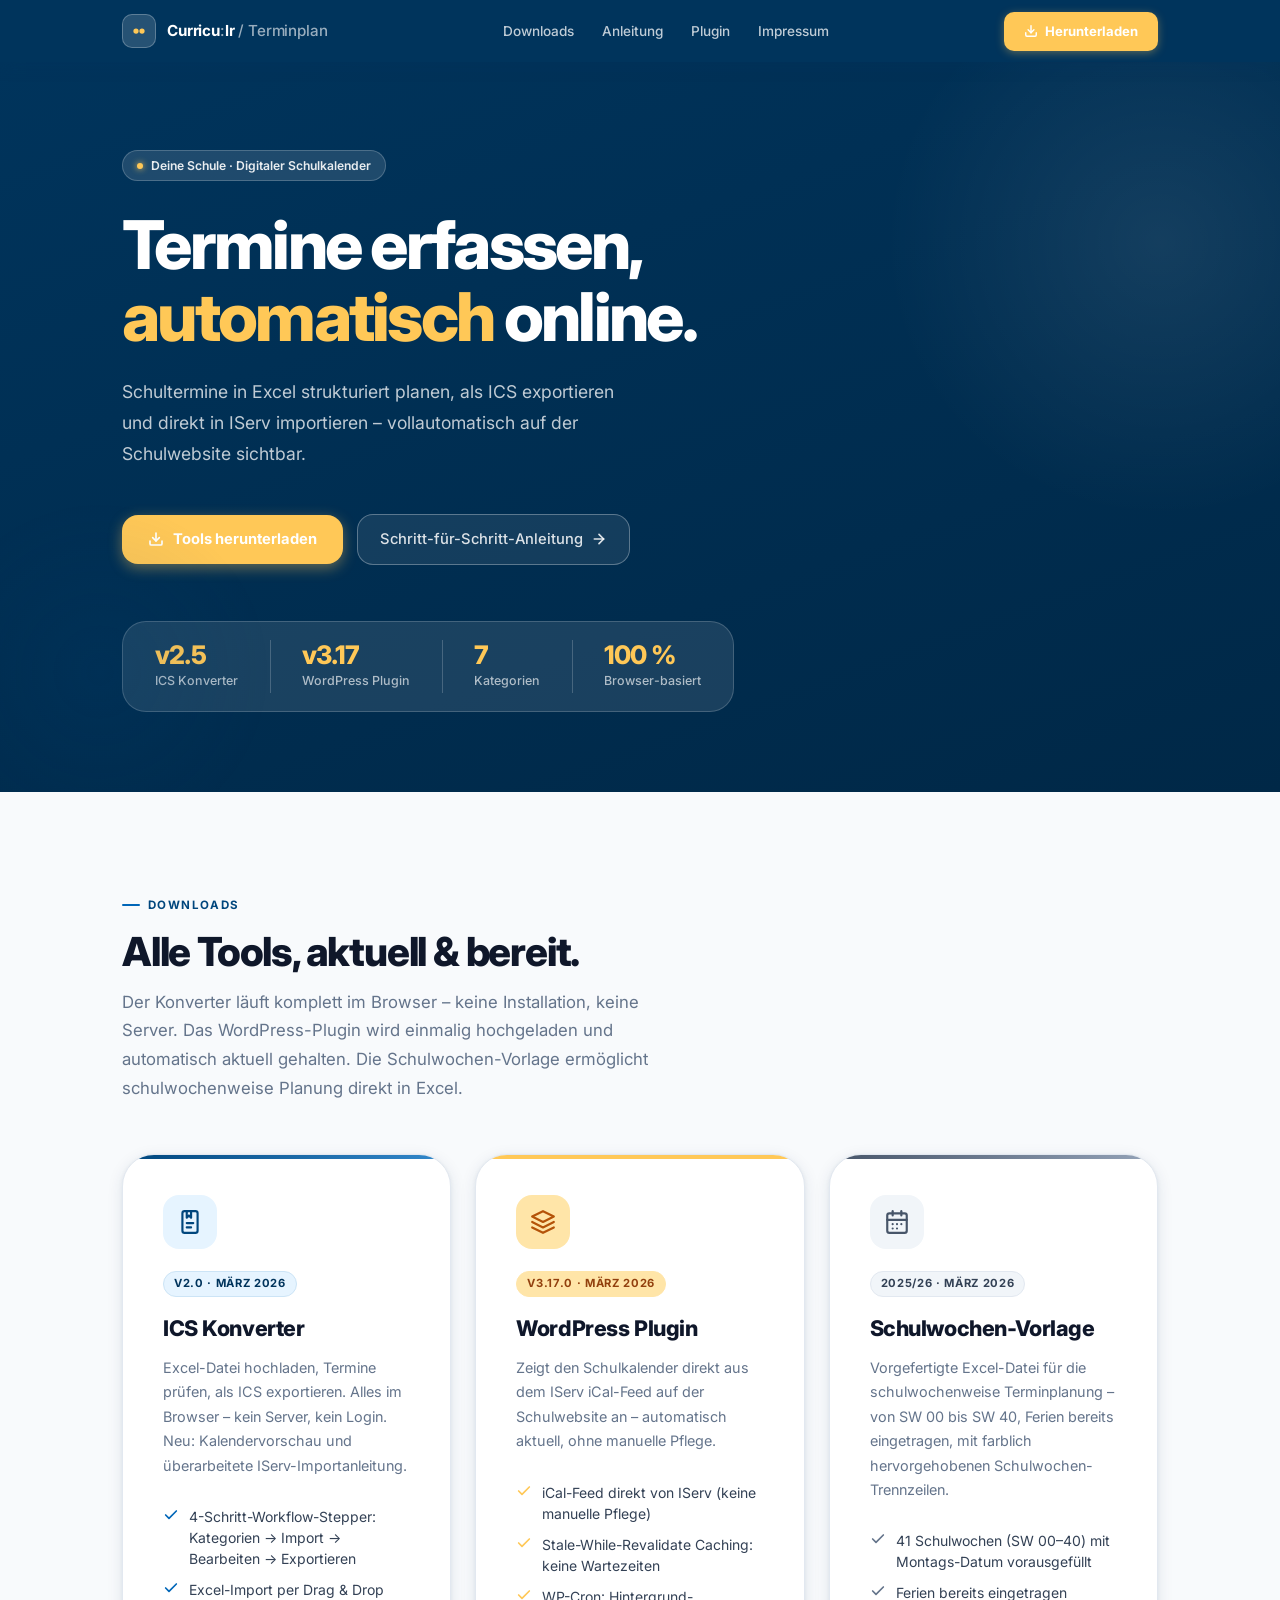
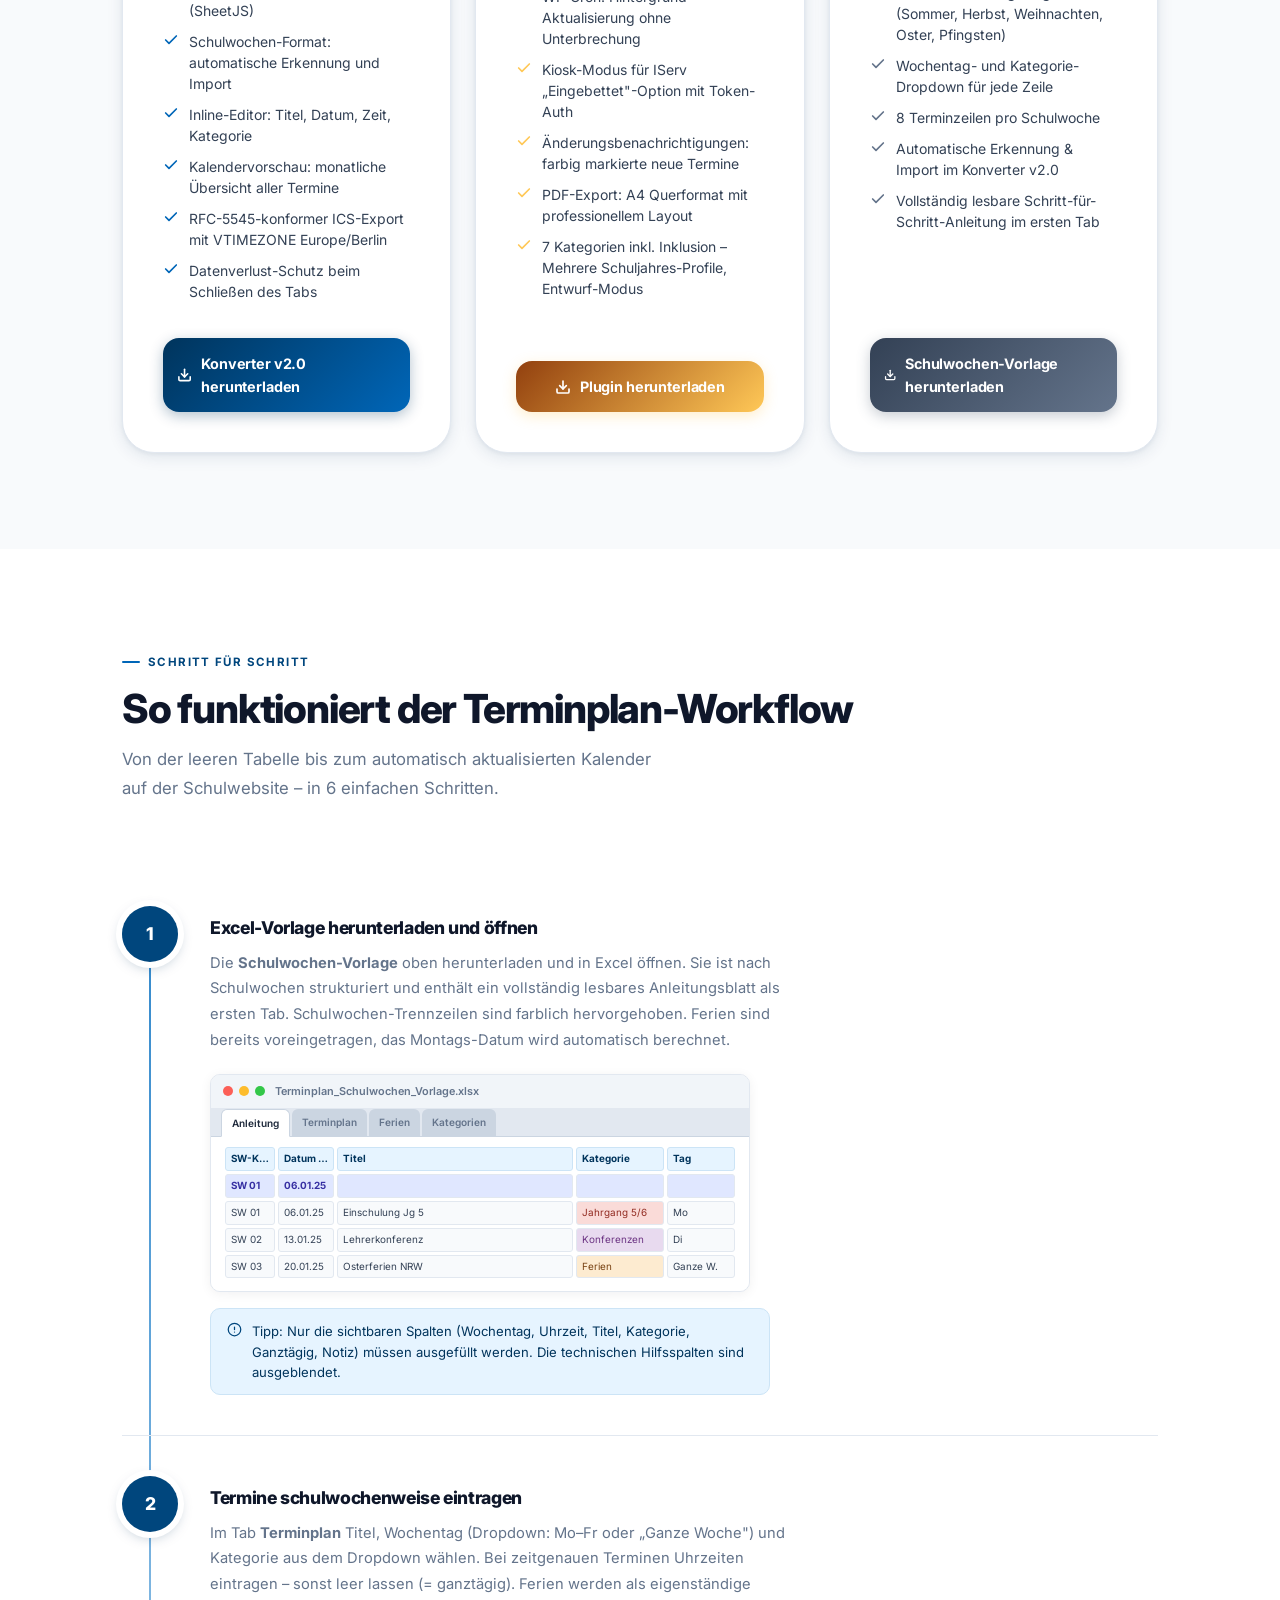
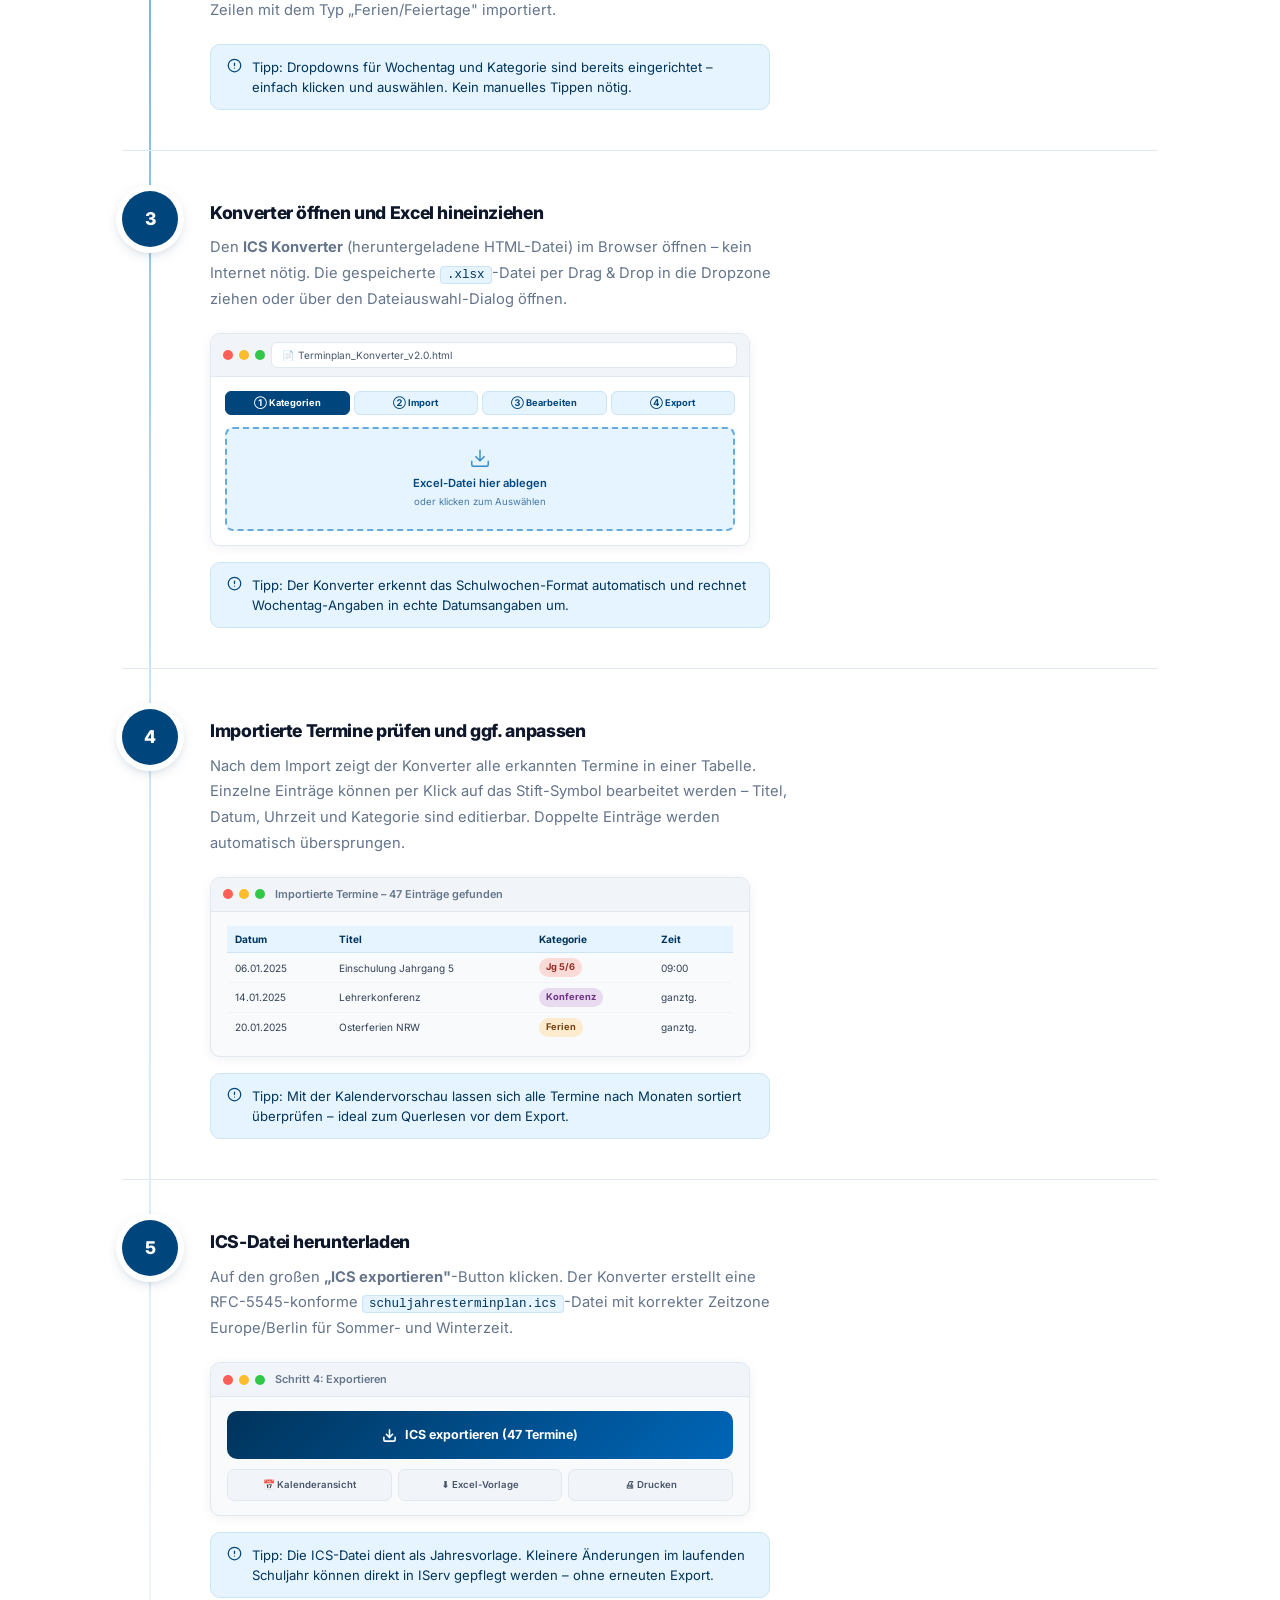
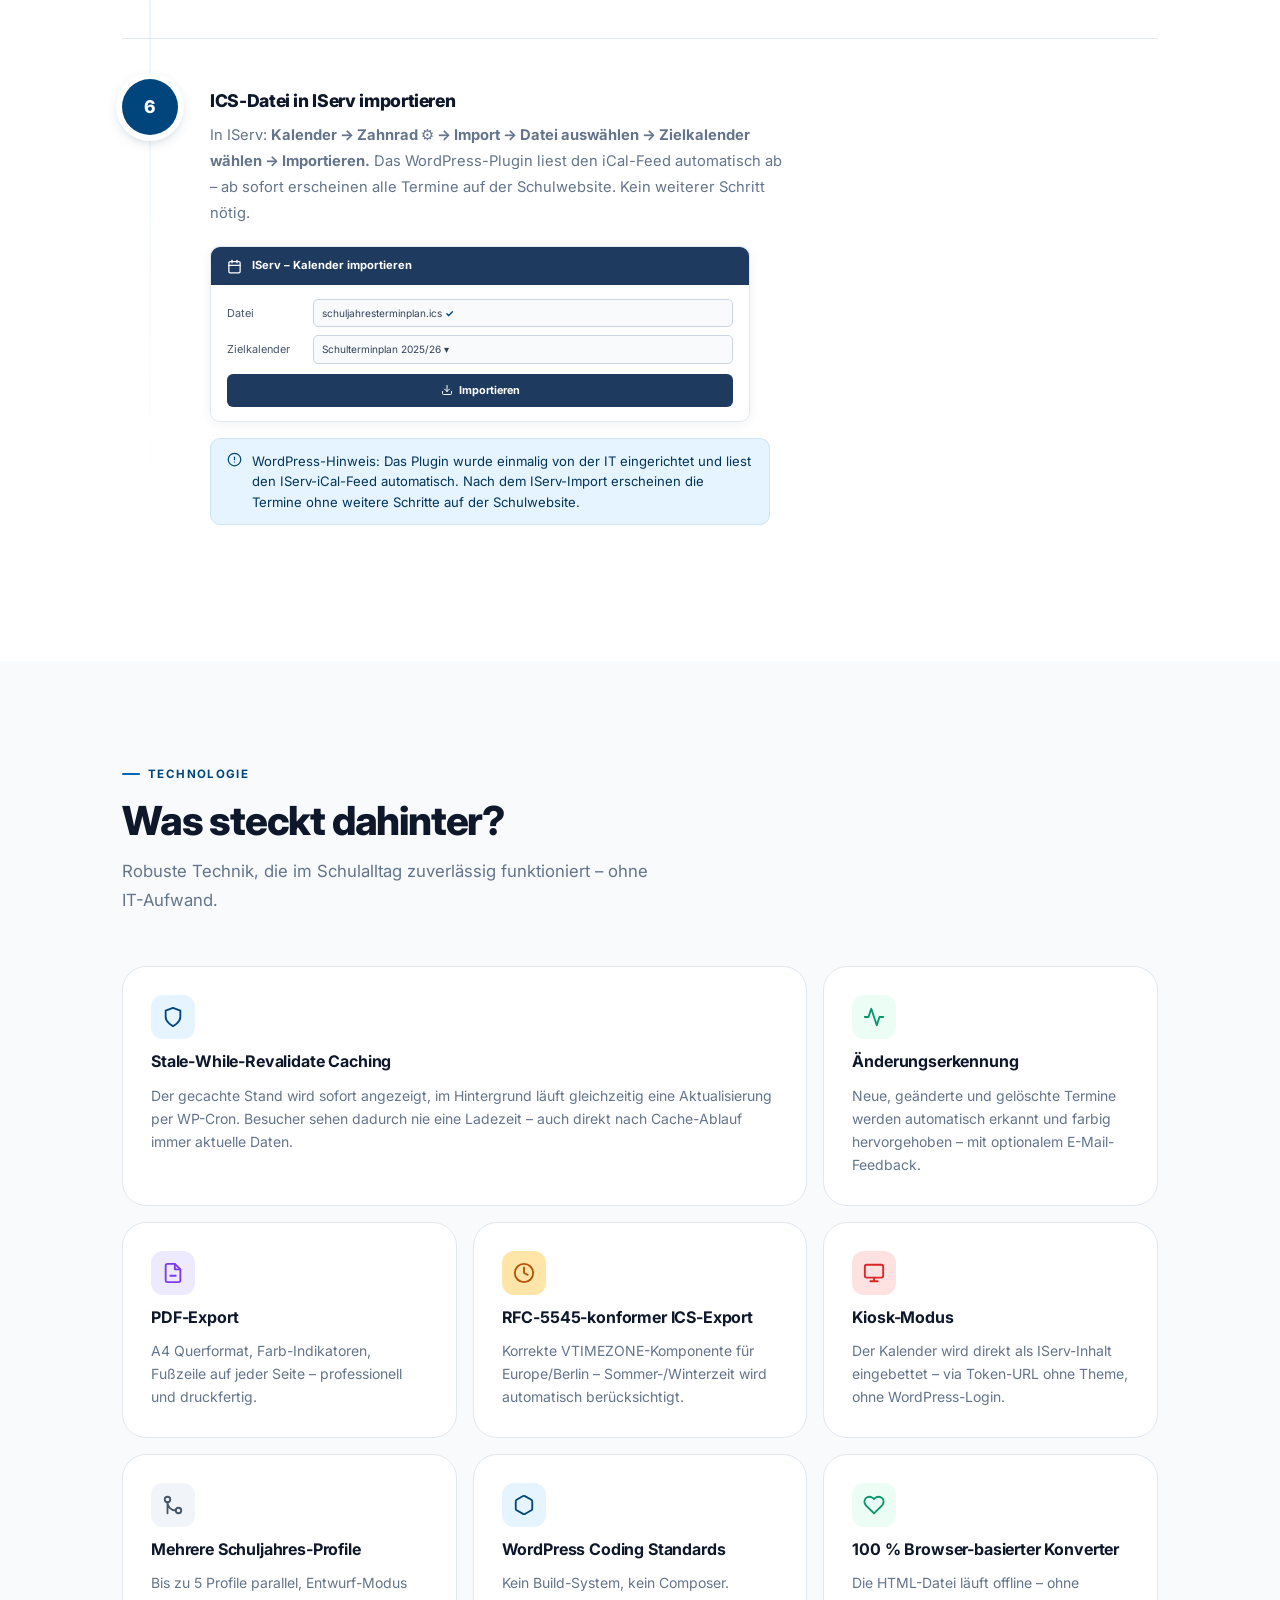
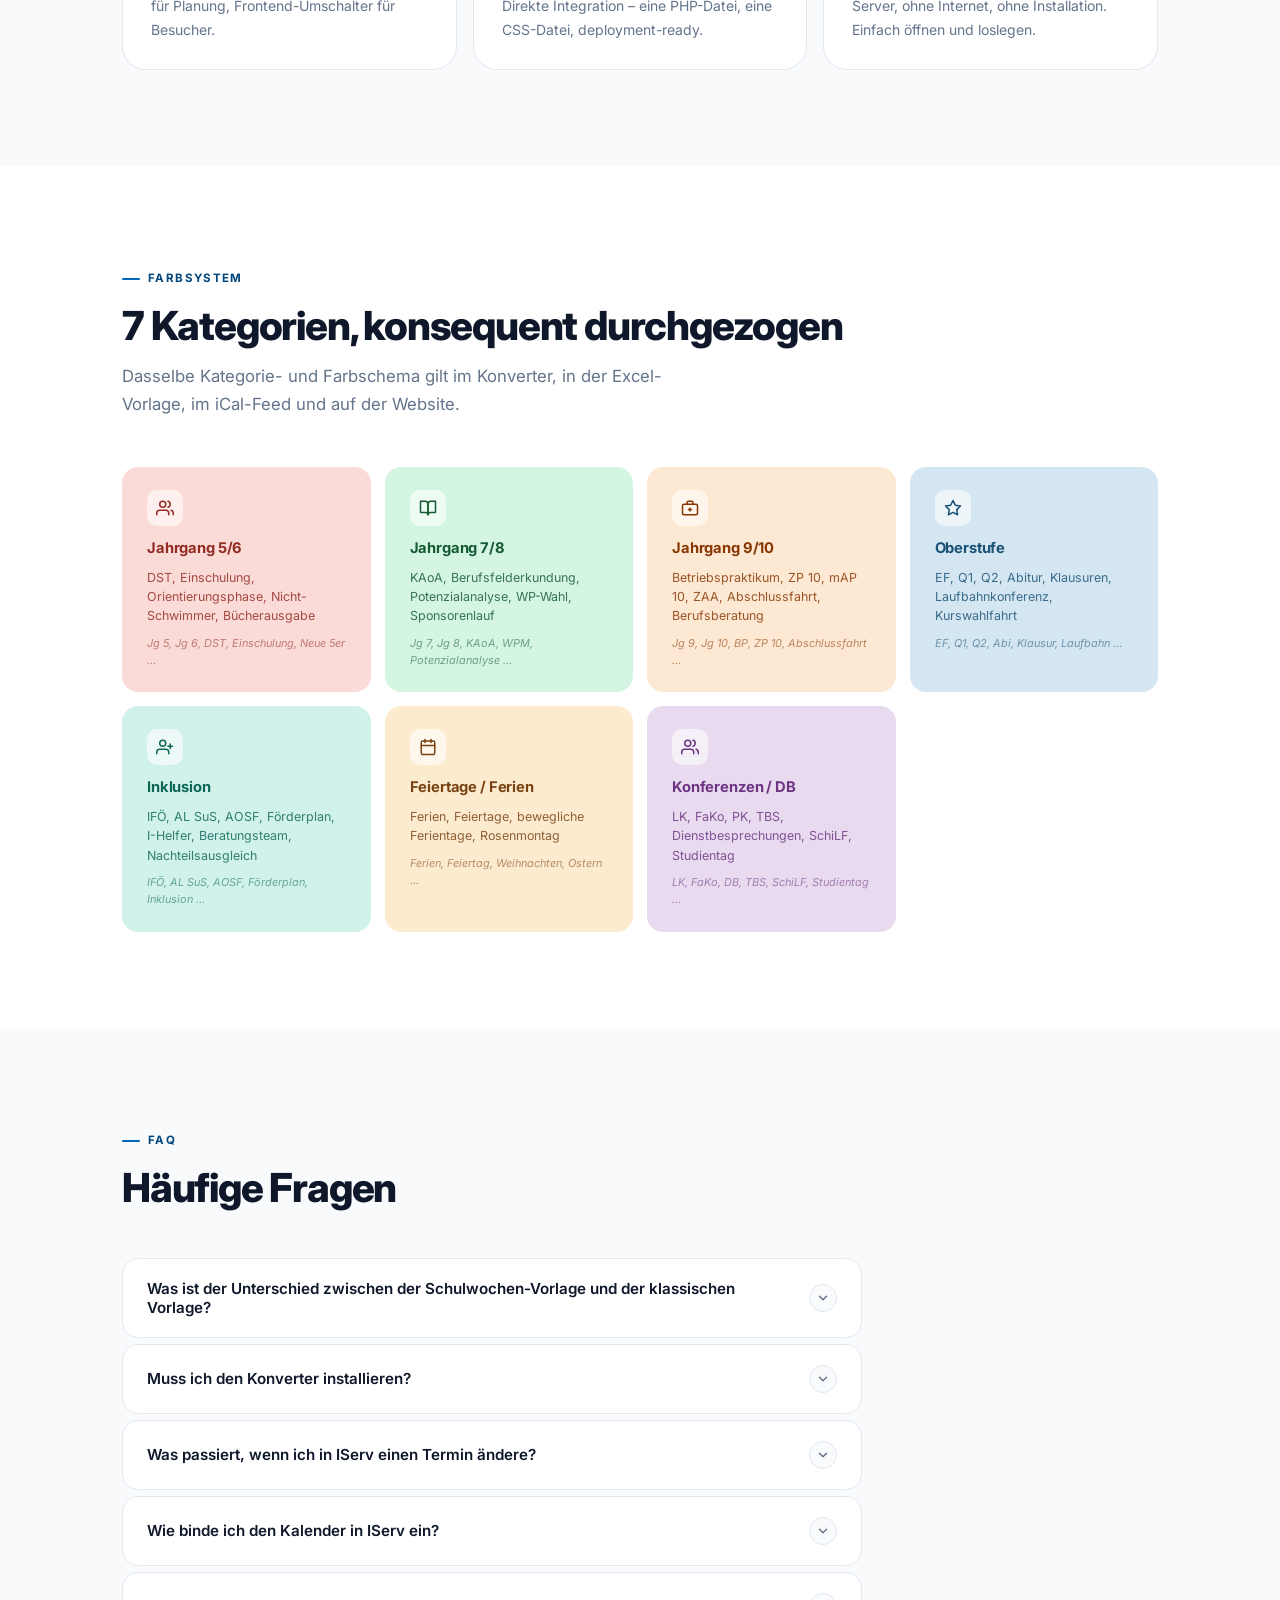
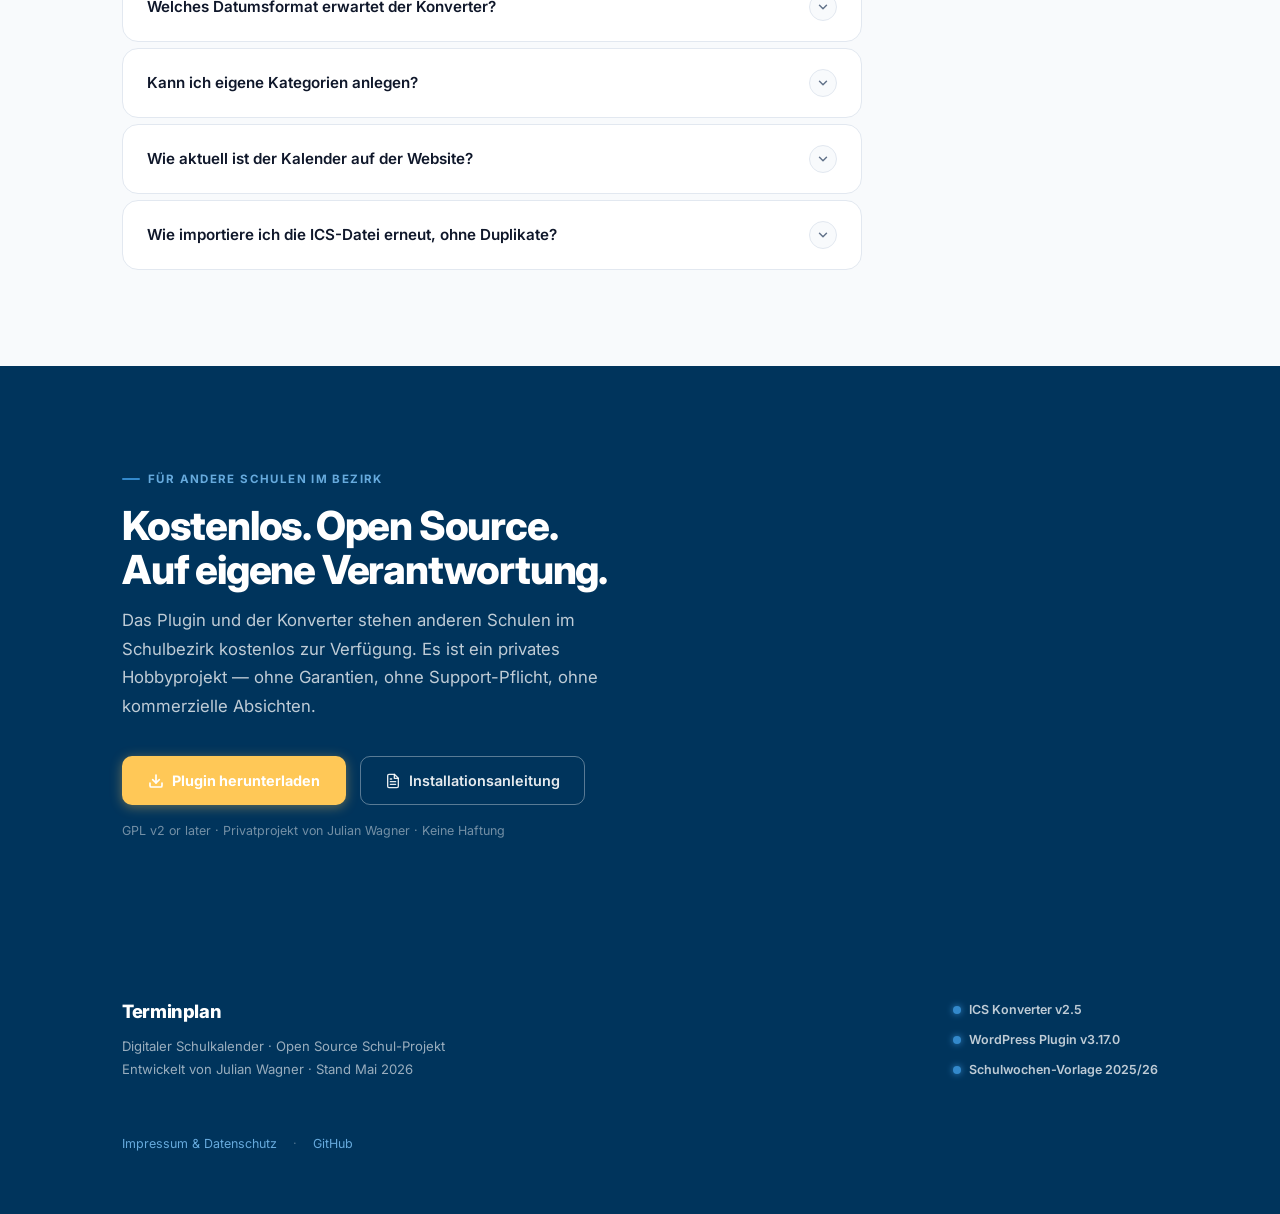
==== website/index.html @ 813a7e23 "feat(website): replace calendar logo with Curricu:lr two-dot nav mark" ====
<!DOCTYPE html>
<html lang="de">
<head>
<meta charset="UTF-8">
<meta name="viewport" content="width=device-width, initial-scale=1.0">
<title>Terminplan – Digitaler Schulkalender</title>
<link rel="preconnect" href="https://fonts.googleapis.com">
<link rel="preconnect" href="https://fonts.gstatic.com" crossorigin>
<link href="https://fonts.googleapis.com/css2?family=Inter:wght@400;500;600;700;800&display=swap" rel="stylesheet">
<style>
/* ── DESIGN TOKENS ───────────────────────────────────────── */
:root {
  --primary-900: #00345C; --primary-800: #003F6E; --primary-700: #00467D;
  --primary-600: #005499; --primary-500: #0066B8; --primary-400: #3389CC;
  --primary-300: #66AADD; --primary-200: #99CAEE; --primary-100: #CCE4F6;
  --primary-50:  #E6F4FF;
  --accent-warn: #FFC857; --accent-warn-light: #FFE5A8;

  --emerald-600: #059669;
  --emerald-500: #10b981;
  --emerald-400: #34d399;
  --emerald-100: #d1fae5;
  --emerald-50:  #ecfdf5;

  --slate-900: #0f172a;
  --slate-800: #1e293b;
  --slate-700: #334155;
  --slate-600: #475569;
  --slate-500: #64748b;
  --slate-400: #94a3b8;
  --slate-300: #cbd5e1;
  --slate-200: #e2e8f0;
  --slate-100: #f1f5f9;
  --slate-50:  #f8fafc;

  /* Kategorie-Farben (unveränderlich) */
  --cat-k-bg: #fadbd8; --cat-k-fg: #922b21;
  --cat-p-bg: #d5f5e3; --cat-p-fg: #145a32;
  --cat-j-bg: #fde8d3; --cat-j-fg: #873600;
  --cat-f-bg: #d4e6f1; --cat-f-fg: #1a5276;
  --cat-e-bg: #d1f2eb; --cat-e-fg: #0e6655;
  --cat-r-bg: #fdebd0; --cat-r-fg: #784212;
  --cat-s-bg: #e8daef; --cat-s-fg: #6c3483;

  --ink:     var(--slate-900);
  --ink-2:   var(--slate-700);
  --ink-3:   var(--slate-500);
  --ink-4:   var(--slate-400);
  --line:    var(--slate-200);
  --bg:      var(--slate-50);
  --surface: #ffffff;

  --r-sm: 10px;
  --r-md: 16px;
  --r-lg: 24px;
  --r-xl: 32px;

  --shadow-sm: 0 1px 3px rgba(0,52,92,.06), 0 1px 2px rgba(0,52,92,.04);
  --shadow-md: 0 4px 16px rgba(0,52,92,.10), 0 1px 4px rgba(0,52,92,.06);
  --shadow-lg: 0 16px 48px rgba(0,52,92,.12), 0 4px 16px rgba(0,52,92,.07);

  --font-display: 'Inter', system-ui, sans-serif;
  --font-body:    'Inter', system-ui, sans-serif;

  --max-w: 1100px;
  --gap:   96px;
}

*, *::before, *::after { box-sizing: border-box; margin: 0; padding: 0; }
html { scroll-behavior: smooth; }

body {
  font-family: var(--font-body);
  background: var(--bg);
  color: var(--ink);
  line-height: 1.6;
  -webkit-font-smoothing: antialiased;
}

.container {
  max-width: var(--max-w);
  margin: 0 auto;
  padding: 0 32px;
}
@media (max-width: 640px) { .container { padding: 0 18px; } }

section { padding: var(--gap) 0; }

.eyebrow {
  display: inline-flex;
  align-items: center;
  gap: 8px;
  font-size: .72rem;
  font-weight: 700;
  letter-spacing: .12em;
  text-transform: uppercase;
  color: var(--primary-700);
  margin-bottom: 16px;
}
.eyebrow::before {
  content: '';
  width: 18px; height: 2px;
  background: var(--primary-500);
  border-radius: 2px;
  flex-shrink: 0;
}

h2.section-title {
  font-family: var(--font-display);
  font-size: clamp(1.8rem, 4vw, 2.5rem);
  font-weight: 800;
  color: var(--ink);
  line-height: 1.1;
  letter-spacing: -.03em;
}

.section-sub {
  margin-top: 14px;
  font-size: 1.05rem;
  color: var(--ink-3);
  max-width: 540px;
  line-height: 1.7;
}

/* ── NAVIGATION ──────────────────────────────────────────── */
.nav {
  position: sticky; top: 0; z-index: 100;
  background: var(--primary-900);
  box-shadow: 0 2px 16px rgba(0,52,92,.3);
}
.nav-inner {
  max-width: var(--max-w);
  margin: 0 auto;
  padding: 0 32px;
  height: 62px;
  display: flex;
  align-items: center;
  justify-content: space-between;
  gap: 20px;
}
.nav-logo {
  display: flex; align-items: center; gap: 11px;
  text-decoration: none;
}
.nav-logo-mark {
  width: 34px; height: 34px;
  background: rgba(255,255,255,.15);
  border-radius: 10px;
  display: flex; align-items: center; justify-content: center;
  border: 1.5px solid rgba(255,255,255,.25);
}
.nav-logo-mark svg { width: 18px; height: 18px; }
.nav-logo-text {
  font-weight: 700; font-size: .95rem; color: #fff;
  letter-spacing: -.01em;
}
.nav-logo-text span { color: rgba(255,255,255,.6); font-weight: 500; }
.nav-logo-colon { color: #FFC857; font-weight: 800; }

.nav-links {
  display: flex; gap: 28px; list-style: none;
}
.nav-links a {
  font-size: .85rem; font-weight: 500; color: rgba(255,255,255,.75);
  text-decoration: none; transition: color .15s;
}
.nav-links a:hover { color: #fff; }

.nav-cta {
  background: var(--accent-warn);
  color: #fff;
  font-size: .82rem; font-weight: 700;
  padding: 9px 20px;
  border-radius: var(--r-sm);
  text-decoration: none;
  transition: opacity .15s, transform .1s;
  display: flex; align-items: center; gap: 7px;
  box-shadow: 0 2px 8px rgba(255,200,87,.35);
}
.nav-cta:hover { opacity: .9; transform: translateY(-1px); }

@media (max-width: 640px) {
  .nav-links { display: none; }
  .nav-inner { padding: 0 18px; }
}

/* ── HERO ────────────────────────────────────────────────── */
.hero {
  padding: 88px 0 80px;
  background: linear-gradient(160deg, var(--primary-900) 0%, #002847 100%);
  position: relative;
  overflow: hidden;
}
.hero::before {
  content: '';
  position: absolute;
  top: -120px; right: -180px;
  width: 600px; height: 600px;
  background: radial-gradient(circle at center,
    rgba(255,255,255,.08) 0%,
    transparent 65%);
  pointer-events: none;
}
.hero::after {
  content: '';
  position: absolute;
  bottom: -80px; left: -100px;
  width: 400px; height: 400px;
  background: radial-gradient(circle at center,
    rgba(0,70,125,.12) 0%,
    transparent 60%);
  pointer-events: none;
}

.hero-badge {
  display: inline-flex; align-items: center; gap: 8px;
  background: rgba(255,255,255,.12);
  border: 1px solid rgba(255,255,255,.2);
  color: rgba(255,255,255,.9);
  font-size: .76rem; font-weight: 600;
  padding: 5px 14px; border-radius: 100px;
  margin-bottom: 28px;
}
.hero-badge-dot {
  width: 6px; height: 6px;
  background: var(--accent-warn);
  border-radius: 50%;
  box-shadow: 0 0 6px var(--accent-warn);
  animation: pulse 2s ease-in-out infinite;
}
@keyframes pulse {
  0%, 100% { opacity: 1; }
  50% { opacity: .5; }
}

.hero h1 {
  font-family: var(--font-display);
  font-size: clamp(2.6rem, 6vw, 4.2rem);
  font-weight: 800;
  line-height: 1.07;
  letter-spacing: -.04em;
  color: #fff;
  max-width: 760px;
  margin-bottom: 24px;
}
.hero h1 em {
  font-style: normal;
  color: var(--accent-warn);
}

.hero-sub {
  font-size: 1.1rem;
  color: rgba(255,255,255,.75);
  max-width: 520px;
  line-height: 1.75;
  margin-bottom: 44px;
}

.hero-actions {
  display: flex; gap: 14px; flex-wrap: wrap; align-items: center;
  margin-bottom: 56px;
}

.btn-primary {
  display: inline-flex; align-items: center; gap: 9px;
  background: var(--accent-warn);
  color: #fff;
  font-family: var(--font-body); font-size: .92rem; font-weight: 700;
  padding: 13px 26px;
  border-radius: var(--r-md);
  text-decoration: none;
  transition: opacity .15s, transform .1s, box-shadow .15s;
  box-shadow: 0 4px 14px rgba(255,200,87,.4);
  cursor: pointer;
}
.btn-primary:hover { opacity: .92; transform: translateY(-2px); box-shadow: 0 8px 24px rgba(255,200,87,.45); }

.btn-ghost {
  display: inline-flex; align-items: center; gap: 8px;
  color: rgba(255,255,255,.85);
  font-family: var(--font-body); font-size: .92rem; font-weight: 500;
  padding: 13px 22px;
  border-radius: var(--r-md);
  text-decoration: none;
  border: 1.5px solid rgba(255,255,255,.3);
  background: rgba(255,255,255,.08);
  transition: border-color .15s, background .15s;
  cursor: pointer;
}
.btn-ghost:hover { border-color: rgba(255,255,255,.55); background: rgba(255,255,255,.14); }

.hero-stats {
  display: flex; gap: 0;
  background: rgba(255,255,255,.1);
  border: 1.5px solid rgba(255,255,255,.18);
  border-radius: var(--r-lg);
  overflow: hidden;
  width: fit-content;
}
.hero-stat {
  padding: 20px 32px;
  display: flex; flex-direction: column; gap: 3px;
  position: relative;
}
.hero-stat + .hero-stat::before {
  content: '';
  position: absolute;
  left: 0; top: 20%; bottom: 20%;
  width: 1px;
  background: rgba(255,255,255,.2);
}
.hero-stat strong {
  font-family: var(--font-display);
  font-size: 1.6rem; font-weight: 800;
  color: var(--accent-warn);
  letter-spacing: -.03em;
  line-height: 1;
}
.hero-stat span { font-size: .78rem; color: rgba(255,255,255,.65); font-weight: 500; }
@media (max-width: 640px) {
  .hero-stats { flex-wrap: wrap; width: 100%; }
  .hero-stat { flex: 1 1 50%; }
  .hero-stat:nth-child(3)::before,
  .hero-stat:nth-child(4)::before { top: 0; bottom: auto; width: 100%; height: 1px; left: 0; }
}

/* ── DOWNLOADS ───────────────────────────────────────────── */
#download { background: transparent; }

.download-grid {
  display: grid;
  grid-template-columns: repeat(3, 1fr);
  gap: 24px;
  margin-top: 52px;
}
@media (max-width: 1000px) { .download-grid { grid-template-columns: 1fr 1fr; } }
@media (max-width: 760px)  { .download-grid { grid-template-columns: 1fr; } }

.dl-card {
  background: var(--surface);
  border: 1.5px solid var(--line);
  border-radius: var(--r-xl);
  padding: 40px;
  display: flex; flex-direction: column;
  box-shadow: var(--shadow-md);
  transition: box-shadow .25s, transform .25s;
  position: relative;
  overflow: hidden;
  cursor: default;
}
.dl-card:hover { box-shadow: var(--shadow-lg); transform: translateY(-3px); }

.dl-card-accent {
  position: absolute;
  top: 0; left: 0; right: 0;
  height: 4px;
  background: linear-gradient(90deg, var(--primary-700), var(--primary-400));
  border-radius: var(--r-xl) var(--r-xl) 0 0;
}
.dl-card.amber .dl-card-accent {
  background: linear-gradient(90deg, var(--accent-warn), var(--accent-warn));
}
.dl-card.slate .dl-card-accent {
  background: linear-gradient(90deg, var(--slate-600), var(--slate-400));
}

.dl-card-icon {
  width: 54px; height: 54px;
  border-radius: 16px;
  display: flex; align-items: center; justify-content: center;
  margin-bottom: 22px;
  flex-shrink: 0;
}
.dl-card-icon.teal  { background: var(--primary-50);  color: var(--primary-700); }
.dl-card-icon.amber { background: var(--accent-warn-light); color: #b45309; }
.dl-card-icon.slate { background: var(--slate-100); color: var(--slate-600); }
.dl-card-icon svg { width: 26px; height: 26px; stroke: currentColor; fill: none; stroke-width: 2; stroke-linecap: round; stroke-linejoin: round; }

.dl-card-badge {
  display: inline-flex; align-items: center; gap: 6px;
  font-size: .7rem; font-weight: 700;
  letter-spacing: .06em; text-transform: uppercase;
  padding: 3px 10px; border-radius: 100px;
  margin-bottom: 14px;
  align-self: flex-start;
}
.dl-card-badge.teal  { color: var(--primary-900);  background: var(--primary-50);   border: 1px solid var(--primary-100); }
.dl-card-badge.amber { color: #92400e;           background: var(--accent-warn-light);  border: 1px solid var(--accent-warn-light); }
.dl-card-badge.slate { color: var(--slate-700);  background: var(--slate-100); border: 1px solid var(--slate-200); }

.dl-card h3 {
  font-family: var(--font-display);
  font-size: 1.35rem; font-weight: 800;
  color: var(--ink); margin-bottom: 10px;
  letter-spacing: -.02em;
}
.dl-card > p {
  font-size: .9rem; color: var(--ink-3);
  line-height: 1.7;
  margin-bottom: 28px;
}

.dl-features {
  list-style: none;
  display: flex; flex-direction: column; gap: 10px;
  margin-bottom: 36px;
  flex: 1;
}
.dl-features li {
  display: flex; align-items: flex-start; gap: 10px;
  font-size: .875rem; color: var(--ink-2); line-height: 1.5;
}
.dl-features li svg {
  flex-shrink: 0; margin-top: 1px;
  width: 16px; height: 16px;
  stroke-width: 2.5;
}
.dl-features li svg.teal  { stroke: var(--primary-500);  fill: none; }
.dl-features li svg.amber { stroke: var(--accent-warn); fill: none; }
.dl-features li svg.slate { stroke: var(--slate-500); fill: none; }

.btn-dl {
  display: flex; align-items: center; justify-content: center; gap: 9px;
  padding: 14px;
  font-family: var(--font-body); font-size: .9rem; font-weight: 700;
  border-radius: var(--r-md);
  text-decoration: none;
  transition: opacity .15s, transform .1s;
  cursor: pointer;
  letter-spacing: -.01em;
}
.btn-dl.teal  { background: linear-gradient(135deg, var(--primary-900), var(--primary-500));  color: #fff; box-shadow: 0 4px 14px rgba(0,52,92,.3); }
.btn-dl.amber { background: linear-gradient(135deg, #92400e, var(--accent-warn));         color: #fff; box-shadow: 0 4px 14px rgba(255,200,87,.3); }
.btn-dl.slate { background: linear-gradient(135deg, var(--slate-700), var(--slate-500)); color: #fff; box-shadow: 0 4px 14px rgba(71,85,105,.3); }
.btn-dl:hover { opacity: .9; transform: translateY(-2px); }
.btn-dl svg { width: 16px; height: 16px; stroke: #fff; fill: none; stroke-width: 2.5; stroke-linecap: round; stroke-linejoin: round; }

/* ── ANLEITUNG (vertikale Timeline) ──────────────────────── */
#anleitung { background: var(--surface); }

.anleitung-wrap {
  margin-top: 64px;
  display: flex;
  flex-direction: column;
  gap: 0;
  position: relative;
}
.anleitung-wrap::before {
  content: '';
  position: absolute;
  left: 27px; top: 56px; bottom: 56px;
  width: 2px;
  background: linear-gradient(to bottom, var(--primary-400), var(--primary-100), transparent);
  pointer-events: none;
}

.al-step {
  display: grid;
  grid-template-columns: 56px 1fr;
  gap: 32px;
  padding: 40px 0;
}
.al-step + .al-step {
  border-top: 1px solid var(--slate-200);
}

.al-num {
  width: 56px; height: 56px;
  flex-shrink: 0;
  border-radius: 50%;
  background: var(--primary-700);
  color: #fff;
  font-family: var(--font-display);
  font-size: 1.1rem; font-weight: 800;
  display: flex; align-items: center; justify-content: center;
  position: relative; z-index: 1;
  box-shadow: 0 0 0 6px var(--surface), 0 4px 14px rgba(0,52,92,.35);
}

.al-content { padding-top: 8px; }
.al-content h3 {
  font-family: var(--font-display);
  font-size: 1.1rem; font-weight: 800;
  color: var(--ink); margin-bottom: 8px;
  letter-spacing: -.02em;
}
.al-content > p {
  font-size: .92rem; color: var(--ink-3);
  line-height: 1.75;
  margin-bottom: 20px;
  max-width: 580px;
}

.al-tip {
  display: flex; gap: 10px; align-items: flex-start;
  background: var(--primary-50);
  border: 1px solid var(--primary-100);
  border-radius: var(--r-sm);
  padding: 12px 16px;
  margin-top: 16px;
  font-size: .82rem; color: var(--primary-900);
  line-height: 1.55;
  max-width: 560px;
}
.al-tip svg {
  width: 15px; height: 15px;
  stroke: var(--primary-700); fill: none;
  stroke-width: 2; stroke-linecap: round; stroke-linejoin: round;
  flex-shrink: 0; margin-top: 1px;
}

/* Mockup-Fenster Basis */
.al-mockup {
  background: var(--slate-50);
  border: 1.5px solid var(--slate-200);
  border-radius: 10px;
  overflow: hidden;
  margin-bottom: 4px;
  box-shadow: 0 2px 12px rgba(15,23,42,.06);
  max-width: 540px;
}
.mock-titlebar {
  background: var(--slate-100);
  border-bottom: 1px solid var(--slate-200);
  padding: 8px 12px;
  display: flex; align-items: center; gap: 6px;
}
.mock-dot { width: 10px; height: 10px; border-radius: 50%; flex-shrink: 0; }
.mock-dot-r { background: #fc5f57; }
.mock-dot-y { background: #fdbc2c; }
.mock-dot-g { background: #33c748; }
.mock-title {
  font-size: .68rem; color: var(--slate-500); font-weight: 600;
  margin-left: 4px; flex: 1;
}
.mock-body { padding: 14px 16px; }

/* Excel-Mockup */
.mock-excel-tabs {
  display: flex; gap: 2px; padding: 0 10px;
  background: var(--slate-200);
  border-bottom: 1px solid var(--slate-300);
}
.mock-tab {
  font-size: .63rem; font-weight: 600;
  padding: 5px 10px; border-radius: 6px 6px 0 0;
  color: var(--slate-500);
  background: var(--slate-300);
  cursor: default; white-space: nowrap;
}
.mock-tab.active {
  background: #fff;
  color: var(--slate-800);
  border: 1px solid var(--slate-300);
  border-bottom: 1px solid #fff;
  margin-bottom: -1px;
}
.mock-excel-body { padding: 10px 14px; background: #fff; }
.mock-excel-row {
  display: grid;
  grid-template-columns: 50px 56px 1fr 88px 68px;
  gap: 3px;
  margin-bottom: 3px;
  font-size: .62rem;
}
.mock-cell {
  padding: 3px 5px;
  border-radius: 3px;
  background: var(--slate-50);
  border: 1px solid var(--slate-200);
  color: var(--slate-700);
  overflow: hidden;
  white-space: nowrap;
  text-overflow: ellipsis;
}
.mock-cell.sw-header { background: #e0e7ff; color: #3730a3; font-weight: 700; }
.mock-cell.cat-k { background: #fadbd8; color: #922b21; }
.mock-cell.cat-p { background: #d5f5e3; color: #145a32; }
.mock-cell.cat-r { background: #fdebd0; color: #784212; }
.mock-cell.cat-s { background: #e8daef; color: #6c3483; }
.mock-cell.header { background: var(--primary-50); color: var(--primary-900); font-weight: 700; border-color: var(--primary-100); }

/* Browser-Mockup */
.mock-browser-bar {
  display: flex; align-items: center; gap: 6px;
  padding: 8px 12px;
  background: var(--slate-100);
  border-bottom: 1px solid var(--slate-200);
}
.mock-addr {
  flex: 1;
  background: #fff;
  border: 1px solid var(--slate-200);
  border-radius: 6px;
  padding: 4px 10px;
  font-size: .63rem;
  color: var(--slate-600);
}
.mock-browser-body { padding: 14px; background: #fff; }
.mock-stepper {
  display: flex; gap: 4px; margin-bottom: 12px;
}
.mock-step-pill {
  flex: 1;
  height: 24px;
  border-radius: 6px;
  background: var(--primary-50);
  border: 1px solid var(--primary-100);
  display: flex; align-items: center; justify-content: center;
  font-size: .58rem; color: var(--primary-700); font-weight: 700;
  white-space: nowrap;
}
.mock-step-pill.active { background: var(--primary-700); color: #fff; border-color: var(--primary-700); }

.mock-dropzone {
  border: 2px dashed var(--primary-300);
  border-radius: 8px;
  padding: 18px 14px;
  text-align: center;
  background: var(--primary-50);
  color: var(--primary-700);
  font-size: .7rem;
  font-weight: 600;
}
.mock-dropzone svg { display: block; margin: 0 auto 6px; width: 22px; height: 22px; stroke: var(--primary-400); fill: none; stroke-width: 1.5; }

/* Tabellen-Mockup */
.mock-table { width: 100%; border-collapse: collapse; font-size: .63rem; }
.mock-table th {
  background: var(--primary-50); color: var(--primary-900);
  padding: 5px 8px; text-align: left;
  font-weight: 700;
  border-bottom: 1.5px solid var(--primary-100);
}
.mock-table td {
  padding: 5px 8px;
  border-bottom: 1px solid var(--slate-100);
  color: var(--slate-700);
}
.mock-table tr:last-child td { border-bottom: none; }
.mock-badge {
  display: inline-block;
  padding: 2px 7px; border-radius: 100px;
  font-size: .58rem; font-weight: 700;
}

/* Download-Button-Mockup */
.mock-btn-big {
  display: flex; align-items: center; justify-content: center; gap: 8px;
  background: linear-gradient(135deg, var(--primary-900), var(--primary-500));
  color: #fff;
  border-radius: 10px;
  padding: 14px;
  font-size: .78rem; font-weight: 700;
  margin-bottom: 10px;
}
.mock-btn-big svg { width: 15px; height: 15px; stroke: #fff; fill: none; stroke-width: 2.5; stroke-linecap: round; stroke-linejoin: round; }
.mock-btn-sm { display: flex; gap: 6px; }
.mock-btn-sm span {
  flex: 1; padding: 7px;
  background: var(--slate-100);
  border: 1px solid var(--slate-200);
  border-radius: 7px;
  text-align: center;
  font-size: .6rem; color: var(--slate-600); font-weight: 600;
}

/* IServ-Mockup */
.mock-iserv-head {
  display: flex; align-items: center; gap: 10px;
  padding: 10px 16px;
  background: #1e3a5f;
  color: #fff;
  font-size: .7rem; font-weight: 700;
}
.mock-iserv-head svg { width: 15px; height: 15px; stroke: #fff; fill: none; stroke-width: 2; stroke-linecap: round; stroke-linejoin: round; flex-shrink: 0; }
.mock-iserv-body { padding: 14px 16px; background: #fff; }
.mock-iserv-row { display: flex; align-items: center; gap: 10px; margin-bottom: 8px; }
.mock-iserv-label { font-size: .68rem; color: var(--slate-600); width: 76px; flex-shrink: 0; }
.mock-iserv-field {
  flex: 1; background: var(--slate-50);
  border: 1px solid var(--slate-300);
  border-radius: 5px;
  padding: 5px 8px;
  font-size: .63rem;
  color: var(--slate-700);
}
.mock-iserv-import {
  display: flex; align-items: center; justify-content: center; gap: 6px;
  background: #1e3a5f;
  color: #fff;
  border-radius: 6px;
  padding: 8px 14px;
  font-size: .68rem; font-weight: 700;
  margin-top: 10px;
}
.mock-iserv-import svg { width: 12px; height: 12px; stroke: #fff; fill: none; stroke-width: 2; stroke-linecap: round; stroke-linejoin: round; }

@media (max-width: 640px) {
  .anleitung-wrap::before { left: 19px; }
  .al-step { grid-template-columns: 40px 1fr; gap: 18px; }
  .al-num { width: 40px; height: 40px; font-size: .9rem; }
}

/* ── BENTO FEATURES ─────────────────────────────────────── */
#features { background: transparent; }

.bento-grid {
  display: grid;
  grid-template-columns: repeat(3, 1fr);
  gap: 16px;
  margin-top: 52px;
}
@media (max-width: 900px) { .bento-grid { grid-template-columns: 1fr 1fr; } }
@media (max-width: 600px) { .bento-grid { grid-template-columns: 1fr; } }

.bento-card {
  background: var(--surface);
  border: 1.5px solid var(--slate-200);
  border-radius: var(--r-lg);
  padding: 28px;
  display: flex; flex-direction: column; gap: 12px;
  transition: box-shadow .2s, transform .2s;
  cursor: default;
}
.bento-card:hover { box-shadow: var(--shadow-md); transform: translateY(-2px); }
.bento-card.wide { grid-column: span 2; }
@media (max-width: 900px) { .bento-card.wide { grid-column: span 1; } }

.bento-icon {
  width: 44px; height: 44px;
  border-radius: 12px;
  display: flex; align-items: center; justify-content: center;
  flex-shrink: 0;
}
.bento-icon svg { width: 22px; height: 22px; stroke-width: 2; fill: none; stroke-linecap: round; stroke-linejoin: round; }
.bi-teal    { background: var(--primary-50);    } .bi-teal    svg { stroke: var(--primary-700); }
.bi-emerald { background: var(--emerald-50); } .bi-emerald svg { stroke: var(--emerald-600); }
.bi-amber   { background: var(--accent-warn-light);   } .bi-amber   svg { stroke: #b45309; }
.bi-slate   { background: var(--slate-100);  } .bi-slate   svg { stroke: var(--slate-600); }
.bi-red     { background: #fee2e2;           } .bi-red     svg { stroke: #dc2626; }
.bi-violet  { background: #ede9fe;           } .bi-violet  svg { stroke: #7c3aed; }

.bento-card h3 {
  font-family: var(--font-display);
  font-size: 1rem; font-weight: 700;
  color: var(--ink); letter-spacing: -.01em;
  line-height: 1.3;
}
.bento-card p { font-size: .875rem; color: var(--ink-3); line-height: 1.65; }

/* ── KATEGORIEN ──────────────────────────────────────────── */
#kategorien { background: var(--surface); }

.cat-grid {
  display: grid;
  grid-template-columns: repeat(auto-fill, minmax(210px, 1fr));
  gap: 14px;
  margin-top: 48px;
}
.cat-card {
  border-radius: var(--r-md);
  padding: 22px 24px;
  display: flex; flex-direction: column; gap: 7px;
  border: 1.5px solid transparent;
  transition: box-shadow .2s, transform .2s;
  cursor: default;
}
.cat-card:hover { box-shadow: var(--shadow-sm); transform: translateY(-1px); }
.cat-icon {
  width: 36px; height: 36px;
  border-radius: 10px;
  display: flex; align-items: center; justify-content: center;
  background: rgba(255,255,255,.6);
  margin-bottom: 4px;
  flex-shrink: 0;
}
.cat-icon svg { width: 18px; height: 18px; stroke-width: 2; fill: none; stroke-linecap: round; stroke-linejoin: round; }
.cat-name { font-size: .92rem; font-weight: 700; letter-spacing: -.01em; }
.cat-desc { font-size: .78rem; line-height: 1.55; opacity: .82; }
.cat-keys { font-size: .68rem; opacity: .55; font-style: italic; margin-top: 2px; }

/* ── FAQ ─────────────────────────────────────────────────── */
#faq { background: transparent; }

.faq-wrap {
  max-width: 740px;
  margin-top: 48px;
  display: flex; flex-direction: column; gap: 6px;
}
.faq-item {
  border: 1.5px solid var(--line);
  border-radius: var(--r-md);
  overflow: hidden;
  background: var(--surface);
  transition: border-color .15s, box-shadow .15s;
}
.faq-item:hover { border-color: var(--primary-200); box-shadow: var(--shadow-sm); }
.faq-item.open { border-color: var(--primary-400); }
.faq-q {
  width: 100%;
  display: flex; align-items: center; justify-content: space-between;
  gap: 16px;
  padding: 20px 24px;
  background: none; border: none; cursor: pointer;
  text-align: left;
  font-family: var(--font-body); font-size: .95rem; font-weight: 600;
  color: var(--ink);
  transition: background .1s;
}
.faq-q:hover { background: var(--primary-50); }
.faq-q:focus-visible { outline: 2px solid var(--primary-500); outline-offset: -2px; }
.faq-chevron {
  flex-shrink: 0;
  width: 28px; height: 28px;
  border-radius: 50%;
  background: var(--bg);
  border: 1.5px solid var(--line);
  display: flex; align-items: center; justify-content: center;
  transition: transform .3s cubic-bezier(.4,0,.2,1), background .15s, border-color .15s;
}
.faq-chevron svg { width: 14px; height: 14px; stroke: var(--ink-3); fill: none; stroke-width: 2.5; stroke-linecap: round; stroke-linejoin: round; transition: stroke .15s; }
.faq-item.open .faq-chevron { transform: rotate(180deg); background: var(--primary-50); border-color: var(--primary-200); }
.faq-item.open .faq-chevron svg { stroke: var(--primary-700); }
.faq-a {
  max-height: 0;
  overflow: hidden;
  transition: max-height .38s cubic-bezier(.4,0,.2,1);
}
.faq-item.open .faq-a { max-height: 500px; }
.faq-a-inner {
  padding: 0 24px 22px;
  font-size: .9rem; color: var(--ink-3); line-height: 1.75;
}
.faq-a-inner code {
  font-family: monospace; font-size: .82em;
  background: var(--primary-50); color: var(--primary-900);
  padding: 1px 7px; border-radius: 5px;
  border: 1px solid var(--primary-100);
}

/* ── FOOTER ──────────────────────────────────────────────── */
footer {
  background: var(--primary-900);
  color: rgba(255,255,255,.6);
  padding: 60px 0;
}
.footer-inner {
  max-width: var(--max-w);
  margin: 0 auto;
  padding: 0 32px;
  display: grid;
  grid-template-columns: 1fr auto;
  gap: 40px;
  align-items: center;
}
@media (max-width: 640px) { .footer-inner { grid-template-columns: 1fr; padding: 0 18px; } }
.footer-logo {
  font-family: var(--font-display);
  font-size: 1.15rem; font-weight: 800;
  color: #fff; margin-bottom: 8px;
  letter-spacing: -.02em;
}
.footer-sub { font-size: .82rem; line-height: 1.8; }
.footer-versions { display: flex; flex-direction: column; gap: 10px; text-align: right; }
@media (max-width: 640px) { .footer-versions { text-align: left; } }
.ver-pill {
  display: inline-flex; align-items: center; gap: 8px;
  font-size: .78rem; font-weight: 600;
  color: rgba(255,255,255,.75);
}
.ver-dot {
  width: 8px; height: 8px; border-radius: 50%;
  background: var(--primary-400);
  box-shadow: 0 0 7px var(--primary-400);
  flex-shrink: 0;
}
.footer-legal {
  display: flex; gap: 16px; flex-wrap: wrap;
  font-size: .78rem;
  margin-top: 12px;
}
.footer-legal a {
  color: var(--primary-300);
  text-decoration: none;
  transition: color .15s;
}
.footer-legal a:hover { color: #fff; }
.footer-legal span { color: rgba(255,255,255,.3); }

/* ── FÜR ANDERE SCHULEN ──────────────────────────────────── */
.fuer-schulen {
  background: var(--primary-900);
  padding: var(--gap) 0;
}
.fuer-schulen .eyebrow { color: var(--primary-300); }
.fuer-schulen .eyebrow::before { background: var(--primary-400); }
.fuer-schulen h2.section-title { color: #fff; }
.fuer-schulen .section-sub { color: rgba(255,255,255,.75); max-width: 520px; }

.fuer-schulen-actions {
  display: flex; align-items: center; gap: 14px;
  flex-wrap: wrap;
  margin-top: 36px;
}
.btn-amber {
  display: inline-flex; align-items: center; gap: 8px;
  background: var(--accent-warn);
  color: #fff;
  font-size: .9rem; font-weight: 700;
  padding: 13px 26px;
  border-radius: var(--r-sm);
  text-decoration: none;
  transition: opacity .15s, transform .1s;
  box-shadow: 0 2px 12px rgba(255,200,87,.4);
  cursor: pointer;
}
.btn-amber:hover { opacity: .9; transform: translateY(-1px); }

.btn-outline-white {
  display: inline-flex; align-items: center; gap: 8px;
  background: transparent;
  color: rgba(255,255,255,.9);
  font-size: .9rem; font-weight: 600;
  padding: 12px 24px;
  border-radius: var(--r-sm);
  border: 1.5px solid rgba(255,255,255,.35);
  text-decoration: none;
  transition: border-color .15s, background .15s;
  cursor: pointer;
}
.btn-outline-white:hover {
  border-color: rgba(255,255,255,.7);
  background: rgba(255,255,255,.08);
}
.fuer-schulen-note {
  margin-top: 16px;
  font-size: .78rem;
  color: rgba(255,255,255,.45);
}

/* ── ANIMATIONS ──────────────────────────────────────────── */
@media (prefers-reduced-motion: no-preference) {
  .reveal {
    opacity: 0;
    transform: translateY(22px);
    transition: opacity .55s cubic-bezier(.22,1,.36,1), transform .55s cubic-bezier(.22,1,.36,1);
  }
  .reveal.visible { opacity: 1; transform: translateY(0); }
}
@media (prefers-reduced-motion: reduce) { .reveal { opacity: 1; transform: none; } }

@keyframes fadeUp {
  from { opacity: 0; transform: translateY(24px); }
  to   { opacity: 1; transform: translateY(0); }
}
.anim { opacity: 0; animation: fadeUp .6s cubic-bezier(.22,1,.36,1) forwards; }
.a1 { animation-delay: .06s; }
.a2 { animation-delay: .14s; }
.a3 { animation-delay: .22s; }
.a4 { animation-delay: .30s; }
.a5 { animation-delay: .38s; }
</style>
</head>
<body>

<!-- ── NAVIGATION ─────────────────────────────────────────── -->
<nav class="nav" aria-label="Hauptnavigation">
  <div class="nav-inner">
    <a class="nav-logo" href="index.html" aria-label="Curricu:lr Terminplan Startseite">
      <div class="nav-logo-mark">
        <svg viewBox="0 0 24 24" fill="none" aria-hidden="true" width="20" height="20">
          <circle cx="8" cy="12" r="3.5" fill="#FFC857"/>
          <circle cx="16" cy="12" r="3.5" fill="#FFC857"/>
        </svg>
      </div>
      <div class="nav-logo-text">Curricu<span class="nav-logo-colon">:</span>lr <span>/ Terminplan</span></div>
    </a>
    <ul class="nav-links" role="list">
      <li><a href="#download">Downloads</a></li>
      <li><a href="anleitung.html">Anleitung</a></li>
      <li><a href="download.html">Plugin</a></li>
      <li><a href="impressum.html">Impressum</a></li>
    </ul>
    <a class="nav-cta" href="download.html">
      <svg width="14" height="14" viewBox="0 0 24 24" fill="none" stroke="currentColor" stroke-width="2.5" stroke-linecap="round" stroke-linejoin="round" aria-hidden="true"><path d="M21 15v4a2 2 0 0 1-2 2H5a2 2 0 0 1-2-2v-4"/><polyline points="7 10 12 15 17 10"/><line x1="12" y1="15" x2="12" y2="3"/></svg>
      Herunterladen
    </a>
  </div>
</nav>

<!-- ── HERO ───────────────────────────────────────────────── -->
<section class="hero" aria-labelledby="hero-title">
  <div class="container">
    <div class="hero-badge anim a1" aria-label="Aktiv">
      <span class="hero-badge-dot" aria-hidden="true"></span>
      Deine Schule · Digitaler Schulkalender
    </div>
    <h1 id="hero-title" class="anim a2">
      Termine erfassen,<br><em>automatisch</em> online.
    </h1>
    <p class="hero-sub anim a3">
      Schultermine in Excel strukturiert planen, als ICS exportieren und direkt in IServ importieren –
      vollautomatisch auf der Schulwebsite sichtbar.
    </p>
    <div class="hero-actions anim a4">
      <a class="btn-primary" href="download.html">
        <svg width="16" height="16" viewBox="0 0 24 24" fill="none" stroke="currentColor" stroke-width="2.5" stroke-linecap="round" stroke-linejoin="round" aria-hidden="true"><path d="M21 15v4a2 2 0 0 1-2 2H5a2 2 0 0 1-2-2v-4"/><polyline points="7 10 12 15 17 10"/><line x1="12" y1="15" x2="12" y2="3"/></svg>
        Tools herunterladen
      </a>
      <a class="btn-ghost" href="anleitung.html">
        Schritt-für-Schritt-Anleitung
        <svg width="16" height="16" viewBox="0 0 24 24" fill="none" stroke="currentColor" stroke-width="2.5" stroke-linecap="round" stroke-linejoin="round" aria-hidden="true"><line x1="5" y1="12" x2="19" y2="12"/><polyline points="12 5 19 12 12 19"/></svg>
      </a>
    </div>
    <div class="hero-stats anim a5" role="list" aria-label="Kennzahlen">
      <div class="hero-stat" role="listitem">
        <strong>v2.5</strong>
        <span>ICS Konverter</span>
      </div>
      <div class="hero-stat" role="listitem">
        <strong>v3.17</strong>
        <span>WordPress Plugin</span>
      </div>
      <div class="hero-stat" role="listitem">
        <strong>7</strong>
        <span>Kategorien</span>
      </div>
      <div class="hero-stat" role="listitem">
        <strong>100 %</strong>
        <span>Browser-basiert</span>
      </div>
    </div>
  </div>
</section>

<!-- ── DOWNLOADS ──────────────────────────────────────────── -->
<section id="download" aria-labelledby="dl-title">
  <div class="container">
    <span class="eyebrow">Downloads</span>
    <h2 class="section-title" id="dl-title">Alle Tools, aktuell &amp; bereit.</h2>
    <p class="section-sub">
      Der Konverter läuft komplett im Browser – keine Installation, keine Server.
      Das WordPress-Plugin wird einmalig hochgeladen und automatisch aktuell gehalten.
      Die Schulwochen-Vorlage ermöglicht schulwochenweise Planung direkt in Excel.
    </p>

    <div class="download-grid">

      <!-- Konverter -->
      <div class="dl-card reveal">
        <div class="dl-card-accent" aria-hidden="true"></div>
        <div class="dl-card-icon teal" aria-hidden="true">
          <svg viewBox="0 0 24 24"><rect x="5" y="2" width="14" height="20" rx="2"/><path d="M9 2v6l2-2 2 2V2"/><path d="M9 13h6M9 17h4"/></svg>
        </div>
        <div class="dl-card-badge teal">v2.0 · März 2026</div>
        <h3>ICS Konverter</h3>
        <p>Excel-Datei hochladen, Termine prüfen, als ICS exportieren. Alles im Browser – kein Server, kein Login. Neu: Kalendervorschau und überarbeitete IServ-Importanleitung.</p>
        <ul class="dl-features" aria-label="Features">
          <li><svg class="teal" viewBox="0 0 24 24" stroke-linecap="round" stroke-linejoin="round"><polyline points="20 6 9 17 4 12"/></svg>4-Schritt-Workflow-Stepper: Kategorien → Import → Bearbeiten → Exportieren</li>
          <li><svg class="teal" viewBox="0 0 24 24" stroke-linecap="round" stroke-linejoin="round"><polyline points="20 6 9 17 4 12"/></svg>Excel-Import per Drag &amp; Drop (SheetJS)</li>
          <li><svg class="teal" viewBox="0 0 24 24" stroke-linecap="round" stroke-linejoin="round"><polyline points="20 6 9 17 4 12"/></svg>Schulwochen-Format: automatische Erkennung und Import</li>
          <li><svg class="teal" viewBox="0 0 24 24" stroke-linecap="round" stroke-linejoin="round"><polyline points="20 6 9 17 4 12"/></svg>Inline-Editor: Titel, Datum, Zeit, Kategorie</li>
          <li><svg class="teal" viewBox="0 0 24 24" stroke-linecap="round" stroke-linejoin="round"><polyline points="20 6 9 17 4 12"/></svg>Kalendervorschau: monatliche Übersicht aller Termine</li>
          <li><svg class="teal" viewBox="0 0 24 24" stroke-linecap="round" stroke-linejoin="round"><polyline points="20 6 9 17 4 12"/></svg>RFC-5545-konformer ICS-Export mit VTIMEZONE Europe/Berlin</li>
          <li><svg class="teal" viewBox="0 0 24 24" stroke-linecap="round" stroke-linejoin="round"><polyline points="20 6 9 17 4 12"/></svg>Datenverlust-Schutz beim Schließen des Tabs</li>
        </ul>
        <a class="btn-dl teal" href="downloads/Terminplan_Konverter.html" download="Terminplan_Konverter_v2.0.html">
          <svg viewBox="0 0 24 24"><path d="M21 15v4a2 2 0 0 1-2 2H5a2 2 0 0 1-2-2v-4"/><polyline points="7 10 12 15 17 10"/><line x1="12" y1="15" x2="12" y2="3"/></svg>
          Konverter v2.0 herunterladen
        </a>
      </div>

      <!-- Plugin -->
      <div class="dl-card amber reveal">
        <div class="dl-card-accent" aria-hidden="true"></div>
        <div class="dl-card-icon amber" aria-hidden="true">
          <svg viewBox="0 0 24 24"><path d="M12 2L2 7l10 5 10-5-10-5z"/><path d="M2 17l10 5 10-5"/><path d="M2 12l10 5 10-5"/></svg>
        </div>
        <div class="dl-card-badge amber">v3.17.0 · März 2026</div>
        <h3>WordPress Plugin</h3>
        <p>Zeigt den Schulkalender direkt aus dem IServ iCal-Feed auf der Schulwebsite an – automatisch aktuell, ohne manuelle Pflege.</p>
        <ul class="dl-features" aria-label="Features">
          <li><svg class="amber" viewBox="0 0 24 24" stroke-linecap="round" stroke-linejoin="round"><polyline points="20 6 9 17 4 12"/></svg>iCal-Feed direkt von IServ (keine manuelle Pflege)</li>
          <li><svg class="amber" viewBox="0 0 24 24" stroke-linecap="round" stroke-linejoin="round"><polyline points="20 6 9 17 4 12"/></svg>Stale-While-Revalidate Caching: keine Wartezeiten</li>
          <li><svg class="amber" viewBox="0 0 24 24" stroke-linecap="round" stroke-linejoin="round"><polyline points="20 6 9 17 4 12"/></svg>WP-Cron: Hintergrund-Aktualisierung ohne Unterbrechung</li>
          <li><svg class="amber" viewBox="0 0 24 24" stroke-linecap="round" stroke-linejoin="round"><polyline points="20 6 9 17 4 12"/></svg>Kiosk-Modus für IServ „Eingebettet"-Option mit Token-Auth</li>
          <li><svg class="amber" viewBox="0 0 24 24" stroke-linecap="round" stroke-linejoin="round"><polyline points="20 6 9 17 4 12"/></svg>Änderungsbenachrichtigungen: farbig markierte neue Termine</li>
          <li><svg class="amber" viewBox="0 0 24 24" stroke-linecap="round" stroke-linejoin="round"><polyline points="20 6 9 17 4 12"/></svg>PDF-Export: A4 Querformat mit professionellem Layout</li>
          <li><svg class="amber" viewBox="0 0 24 24" stroke-linecap="round" stroke-linejoin="round"><polyline points="20 6 9 17 4 12"/></svg>7 Kategorien inkl. Inklusion – Mehrere Schuljahres-Profile, Entwurf-Modus</li>
        </ul>
        <a class="btn-dl amber" href="download.html">
          <svg viewBox="0 0 24 24"><path d="M21 15v4a2 2 0 0 1-2 2H5a2 2 0 0 1-2-2v-4"/><polyline points="7 10 12 15 17 10"/><line x1="12" y1="15" x2="12" y2="3"/></svg>
          Plugin herunterladen
        </a>
      </div>

      <!-- Schulwochen-Vorlage -->
      <div class="dl-card slate reveal">
        <div class="dl-card-accent" aria-hidden="true"></div>
        <div class="dl-card-icon slate" aria-hidden="true">
          <svg viewBox="0 0 24 24"><rect x="3" y="4" width="18" height="18" rx="2"/><line x1="16" y1="2" x2="16" y2="6"/><line x1="8" y1="2" x2="8" y2="6"/><line x1="3" y1="10" x2="21" y2="10"/><path d="M8 14h.01M12 14h.01M16 14h.01M8 18h.01M12 18h.01"/></svg>
        </div>
        <div class="dl-card-badge slate">2025/26 · März 2026</div>
        <h3>Schulwochen-Vorlage</h3>
        <p>Vorgefertigte Excel-Datei für die schulwochenweise Terminplanung – von SW 00 bis SW 40, Ferien bereits eingetragen, mit farblich hervorgehobenen Schulwochen-Trennzeilen.</p>
        <ul class="dl-features" aria-label="Features">
          <li><svg class="slate" viewBox="0 0 24 24" stroke-linecap="round" stroke-linejoin="round"><polyline points="20 6 9 17 4 12"/></svg>41 Schulwochen (SW 00–40) mit Montags-Datum vorausgefüllt</li>
          <li><svg class="slate" viewBox="0 0 24 24" stroke-linecap="round" stroke-linejoin="round"><polyline points="20 6 9 17 4 12"/></svg>Ferien bereits eingetragen (Sommer, Herbst, Weihnachten, Oster, Pfingsten)</li>
          <li><svg class="slate" viewBox="0 0 24 24" stroke-linecap="round" stroke-linejoin="round"><polyline points="20 6 9 17 4 12"/></svg>Wochentag- und Kategorie-Dropdown für jede Zeile</li>
          <li><svg class="slate" viewBox="0 0 24 24" stroke-linecap="round" stroke-linejoin="round"><polyline points="20 6 9 17 4 12"/></svg>8 Terminzeilen pro Schulwoche</li>
          <li><svg class="slate" viewBox="0 0 24 24" stroke-linecap="round" stroke-linejoin="round"><polyline points="20 6 9 17 4 12"/></svg>Automatische Erkennung &amp; Import im Konverter v2.0</li>
          <li><svg class="slate" viewBox="0 0 24 24" stroke-linecap="round" stroke-linejoin="round"><polyline points="20 6 9 17 4 12"/></svg>Vollständig lesbare Schritt-für-Schritt-Anleitung im ersten Tab</li>
        </ul>
        <a class="btn-dl slate" href="downloads/Terminplan_Schulwochen_Vorlage.xlsx" download>
          <svg viewBox="0 0 24 24"><path d="M21 15v4a2 2 0 0 1-2 2H5a2 2 0 0 1-2-2v-4"/><polyline points="7 10 12 15 17 10"/><line x1="12" y1="15" x2="12" y2="3"/></svg>
          Schulwochen-Vorlage herunterladen
        </a>
      </div>

    </div>
  </div>
</section>

<!-- ── ANLEITUNG ──────────────────────────────────────────── -->
<section id="anleitung" aria-labelledby="anl-title">
  <div class="container">
    <span class="eyebrow">Schritt für Schritt</span>
    <h2 class="section-title" id="anl-title">So funktioniert der Terminplan-Workflow</h2>
    <p class="section-sub">Von der leeren Tabelle bis zum automatisch aktualisierten Kalender auf der Schulwebsite – in 6 einfachen Schritten.</p>

    <div class="anleitung-wrap">

      <!-- Schritt 1 -->
      <div class="al-step reveal">
        <div class="al-num" aria-label="Schritt 1">1</div>
        <div class="al-content">
          <h3>Excel-Vorlage herunterladen und öffnen</h3>
          <p>Die <strong>Schulwochen-Vorlage</strong> oben herunterladen und in Excel öffnen. Sie ist nach Schulwochen strukturiert und enthält ein vollständig lesbares Anleitungsblatt als ersten Tab. Schulwochen-Trennzeilen sind farblich hervorgehoben. Ferien sind bereits voreingetragen, das Montags-Datum wird automatisch berechnet.</p>
          <div class="al-mockup">
            <div class="mock-titlebar">
              <div class="mock-dot mock-dot-r"></div>
              <div class="mock-dot mock-dot-y"></div>
              <div class="mock-dot mock-dot-g"></div>
              <span class="mock-title">Terminplan_Schulwochen_Vorlage.xlsx</span>
            </div>
            <div class="mock-excel-tabs">
              <div class="mock-tab active">Anleitung</div>
              <div class="mock-tab">Terminplan</div>
              <div class="mock-tab">Ferien</div>
              <div class="mock-tab">Kategorien</div>
            </div>
            <div class="mock-excel-body">
              <div class="mock-excel-row">
                <div class="mock-cell header">SW-Key</div>
                <div class="mock-cell header">Datum Mo</div>
                <div class="mock-cell header">Titel</div>
                <div class="mock-cell header">Kategorie</div>
                <div class="mock-cell header">Tag</div>
              </div>
              <div class="mock-excel-row">
                <div class="mock-cell sw-header">SW 01</div>
                <div class="mock-cell sw-header">06.01.25</div>
                <div class="mock-cell sw-header"></div>
                <div class="mock-cell sw-header"></div>
                <div class="mock-cell sw-header"></div>
              </div>
              <div class="mock-excel-row">
                <div class="mock-cell">SW 01</div>
                <div class="mock-cell">06.01.25</div>
                <div class="mock-cell">Einschulung Jg 5</div>
                <div class="mock-cell cat-k">Jahrgang 5/6</div>
                <div class="mock-cell">Mo</div>
              </div>
              <div class="mock-excel-row">
                <div class="mock-cell">SW 02</div>
                <div class="mock-cell">13.01.25</div>
                <div class="mock-cell">Lehrerkonferenz</div>
                <div class="mock-cell cat-s">Konferenzen</div>
                <div class="mock-cell">Di</div>
              </div>
              <div class="mock-excel-row">
                <div class="mock-cell">SW 03</div>
                <div class="mock-cell">20.01.25</div>
                <div class="mock-cell">Osterferien NRW</div>
                <div class="mock-cell cat-r">Ferien</div>
                <div class="mock-cell">Ganze W.</div>
              </div>
            </div>
          </div>
          <div class="al-tip">
            <svg viewBox="0 0 24 24"><circle cx="12" cy="12" r="10"/><line x1="12" y1="8" x2="12" y2="12"/><line x1="12" y1="16" x2="12.01" y2="16"/></svg>
            <span>Tipp: Nur die sichtbaren Spalten (Wochentag, Uhrzeit, Titel, Kategorie, Ganztägig, Notiz) müssen ausgefüllt werden. Die technischen Hilfsspalten sind ausgeblendet.</span>
          </div>
        </div>
      </div>

      <!-- Schritt 2 -->
      <div class="al-step reveal">
        <div class="al-num" aria-label="Schritt 2">2</div>
        <div class="al-content">
          <h3>Termine schulwochenweise eintragen</h3>
          <p>Im Tab <strong>Terminplan</strong> Titel, Wochentag (Dropdown: Mo–Fr oder „Ganze Woche") und Kategorie aus dem Dropdown wählen. Bei zeitgenauen Terminen Uhrzeiten eintragen – sonst leer lassen (= ganztägig). Ferien werden als eigenständige Zeilen mit dem Typ „Ferien/Feiertage" importiert.</p>
          <div class="al-tip">
            <svg viewBox="0 0 24 24"><circle cx="12" cy="12" r="10"/><line x1="12" y1="8" x2="12" y2="12"/><line x1="12" y1="16" x2="12.01" y2="16"/></svg>
            <span>Tipp: Dropdowns für Wochentag und Kategorie sind bereits eingerichtet – einfach klicken und auswählen. Kein manuelles Tippen nötig.</span>
          </div>
        </div>
      </div>

      <!-- Schritt 3 -->
      <div class="al-step reveal">
        <div class="al-num" aria-label="Schritt 3">3</div>
        <div class="al-content">
          <h3>Konverter öffnen und Excel hineinziehen</h3>
          <p>Den <strong>ICS Konverter</strong> (heruntergeladene HTML-Datei) im Browser öffnen – kein Internet nötig. Die gespeicherte <code style="font-family:monospace;font-size:.85em;background:var(--primary-50);color:var(--primary-900);padding:1px 6px;border-radius:4px;border:1px solid var(--primary-100)">.xlsx</code>-Datei per Drag &amp; Drop in die Dropzone ziehen oder über den Dateiauswahl-Dialog öffnen.</p>
          <div class="al-mockup">
            <div class="mock-browser-bar">
              <div class="mock-dot mock-dot-r"></div>
              <div class="mock-dot mock-dot-y"></div>
              <div class="mock-dot mock-dot-g"></div>
              <div class="mock-addr">📄 Terminplan_Konverter_v2.0.html</div>
            </div>
            <div class="mock-browser-body">
              <div class="mock-stepper">
                <div class="mock-step-pill active">① Kategorien</div>
                <div class="mock-step-pill">② Import</div>
                <div class="mock-step-pill">③ Bearbeiten</div>
                <div class="mock-step-pill">④ Export</div>
              </div>
              <div class="mock-dropzone">
                <svg viewBox="0 0 24 24"><path d="M21 15v4a2 2 0 0 1-2 2H5a2 2 0 0 1-2-2v-4"/><polyline points="7 10 12 15 17 10"/><line x1="12" y1="15" x2="12" y2="3"/></svg>
                Excel-Datei hier ablegen<br>
                <span style="font-size:.6rem;opacity:.7;font-weight:400">oder klicken zum Auswählen</span>
              </div>
            </div>
          </div>
          <div class="al-tip">
            <svg viewBox="0 0 24 24"><circle cx="12" cy="12" r="10"/><line x1="12" y1="8" x2="12" y2="12"/><line x1="12" y1="16" x2="12.01" y2="16"/></svg>
            <span>Tipp: Der Konverter erkennt das Schulwochen-Format automatisch und rechnet Wochentag-Angaben in echte Datumsangaben um.</span>
          </div>
        </div>
      </div>

      <!-- Schritt 4 -->
      <div class="al-step reveal">
        <div class="al-num" aria-label="Schritt 4">4</div>
        <div class="al-content">
          <h3>Importierte Termine prüfen und ggf. anpassen</h3>
          <p>Nach dem Import zeigt der Konverter alle erkannten Termine in einer Tabelle. Einzelne Einträge können per Klick auf das Stift-Symbol bearbeitet werden – Titel, Datum, Uhrzeit und Kategorie sind editierbar. Doppelte Einträge werden automatisch übersprungen.</p>
          <div class="al-mockup">
            <div class="mock-titlebar">
              <div class="mock-dot mock-dot-r"></div>
              <div class="mock-dot mock-dot-y"></div>
              <div class="mock-dot mock-dot-g"></div>
              <span class="mock-title">Importierte Termine – 47 Einträge gefunden</span>
            </div>
            <div class="mock-body">
              <table class="mock-table">
                <thead>
                  <tr>
                    <th>Datum</th>
                    <th>Titel</th>
                    <th>Kategorie</th>
                    <th>Zeit</th>
                  </tr>
                </thead>
                <tbody>
                  <tr>
                    <td>06.01.2025</td>
                    <td>Einschulung Jahrgang 5</td>
                    <td><span class="mock-badge" style="background:#fadbd8;color:#922b21">Jg 5/6</span></td>
                    <td>09:00</td>
                  </tr>
                  <tr>
                    <td>14.01.2025</td>
                    <td>Lehrerkonferenz</td>
                    <td><span class="mock-badge" style="background:#e8daef;color:#6c3483">Konferenz</span></td>
                    <td>ganztg.</td>
                  </tr>
                  <tr>
                    <td>20.01.2025</td>
                    <td>Osterferien NRW</td>
                    <td><span class="mock-badge" style="background:#fdebd0;color:#784212">Ferien</span></td>
                    <td>ganztg.</td>
                  </tr>
                </tbody>
              </table>
            </div>
          </div>
          <div class="al-tip">
            <svg viewBox="0 0 24 24"><circle cx="12" cy="12" r="10"/><line x1="12" y1="8" x2="12" y2="12"/><line x1="12" y1="16" x2="12.01" y2="16"/></svg>
            <span>Tipp: Mit der Kalendervorschau lassen sich alle Termine nach Monaten sortiert überprüfen – ideal zum Querlesen vor dem Export.</span>
          </div>
        </div>
      </div>

      <!-- Schritt 5 -->
      <div class="al-step reveal">
        <div class="al-num" aria-label="Schritt 5">5</div>
        <div class="al-content">
          <h3>ICS-Datei herunterladen</h3>
          <p>Auf den großen <strong>„ICS exportieren"</strong>-Button klicken. Der Konverter erstellt eine RFC-5545-konforme <code style="font-family:monospace;font-size:.85em;background:var(--primary-50);color:var(--primary-900);padding:1px 6px;border-radius:4px;border:1px solid var(--primary-100)">schuljahresterminplan.ics</code>-Datei mit korrekter Zeitzone Europe/Berlin für Sommer- und Winterzeit.</p>
          <div class="al-mockup">
            <div class="mock-titlebar">
              <div class="mock-dot mock-dot-r"></div>
              <div class="mock-dot mock-dot-y"></div>
              <div class="mock-dot mock-dot-g"></div>
              <span class="mock-title">Schritt 4: Exportieren</span>
            </div>
            <div class="mock-body">
              <div class="mock-btn-big">
                <svg viewBox="0 0 24 24"><path d="M21 15v4a2 2 0 0 1-2 2H5a2 2 0 0 1-2-2v-4"/><polyline points="7 10 12 15 17 10"/><line x1="12" y1="15" x2="12" y2="3"/></svg>
                ICS exportieren (47 Termine)
              </div>
              <div class="mock-btn-sm">
                <span>📅 Kalenderansicht</span>
                <span>⬇ Excel-Vorlage</span>
                <span>🖨 Drucken</span>
              </div>
            </div>
          </div>
          <div class="al-tip">
            <svg viewBox="0 0 24 24"><circle cx="12" cy="12" r="10"/><line x1="12" y1="8" x2="12" y2="12"/><line x1="12" y1="16" x2="12.01" y2="16"/></svg>
            <span>Tipp: Die ICS-Datei dient als Jahresvorlage. Kleinere Änderungen im laufenden Schuljahr können direkt in IServ gepflegt werden – ohne erneuten Export.</span>
          </div>
        </div>
      </div>

      <!-- Schritt 6 -->
      <div class="al-step reveal">
        <div class="al-num" aria-label="Schritt 6">6</div>
        <div class="al-content">
          <h3>ICS-Datei in IServ importieren</h3>
          <p>In IServ: <strong>Kalender → Zahnrad ⚙ → Import → Datei auswählen → Zielkalender wählen → Importieren.</strong> Das WordPress-Plugin liest den iCal-Feed automatisch ab – ab sofort erscheinen alle Termine auf der Schulwebsite. Kein weiterer Schritt nötig.</p>
          <div class="al-mockup">
            <div class="mock-iserv-head">
              <svg viewBox="0 0 24 24"><rect x="3" y="4" width="18" height="18" rx="2"/><line x1="16" y1="2" x2="16" y2="6"/><line x1="8" y1="2" x2="8" y2="6"/><line x1="3" y1="10" x2="21" y2="10"/></svg>
              IServ – Kalender importieren
            </div>
            <div class="mock-iserv-body">
              <div class="mock-iserv-row">
                <div class="mock-iserv-label">Datei</div>
                <div class="mock-iserv-field">schuljahresterminplan.ics <span style="color:var(--primary-700);font-weight:700">✓</span></div>
              </div>
              <div class="mock-iserv-row">
                <div class="mock-iserv-label">Zielkalender</div>
                <div class="mock-iserv-field">Schulterminplan 2025/26 ▾</div>
              </div>
              <div class="mock-iserv-import">
                <svg viewBox="0 0 24 24"><path d="M21 15v4a2 2 0 0 1-2 2H5a2 2 0 0 1-2-2v-4"/><polyline points="7 10 12 15 17 10"/><line x1="12" y1="15" x2="12" y2="3"/></svg>
                Importieren
              </div>
            </div>
          </div>
          <div class="al-tip">
            <svg viewBox="0 0 24 24"><circle cx="12" cy="12" r="10"/><line x1="12" y1="8" x2="12" y2="12"/><line x1="12" y1="16" x2="12.01" y2="16"/></svg>
            <span>WordPress-Hinweis: Das Plugin wurde einmalig von der IT eingerichtet und liest den IServ-iCal-Feed automatisch. Nach dem IServ-Import erscheinen die Termine ohne weitere Schritte auf der Schulwebsite.</span>
          </div>
        </div>
      </div>

    </div>
  </div>
</section>

<!-- ── BENTO FEATURES ─────────────────────────────────────── -->
<section id="features" aria-labelledby="feat-title">
  <div class="container">
    <span class="eyebrow">Technologie</span>
    <h2 class="section-title" id="feat-title">Was steckt dahinter?</h2>
    <p class="section-sub">Robuste Technik, die im Schulalltag zuverlässig funktioniert – ohne IT-Aufwand.</p>

    <div class="bento-grid" aria-label="Feature-Übersicht">

      <div class="bento-card wide reveal">
        <div class="bento-icon bi-teal" aria-hidden="true">
          <svg viewBox="0 0 24 24"><path d="M12 22s8-4 8-10V5l-8-3-8 3v7c0 6 8 10 8 10z"/></svg>
        </div>
        <h3>Stale-While-Revalidate Caching</h3>
        <p>Der gecachte Stand wird sofort angezeigt, im Hintergrund läuft gleichzeitig eine Aktualisierung per WP-Cron. Besucher sehen dadurch nie eine Ladezeit – auch direkt nach Cache-Ablauf immer aktuelle Daten.</p>
      </div>

      <div class="bento-card reveal">
        <div class="bento-icon bi-emerald" aria-hidden="true">
          <svg viewBox="0 0 24 24"><polyline points="22 12 18 12 15 21 9 3 6 12 2 12"/></svg>
        </div>
        <h3>Änderungserkennung</h3>
        <p>Neue, geänderte und gelöschte Termine werden automatisch erkannt und farbig hervorgehoben – mit optionalem E-Mail-Feedback.</p>
      </div>

      <div class="bento-card reveal">
        <div class="bento-icon bi-violet" aria-hidden="true">
          <svg viewBox="0 0 24 24"><path d="M14 2H6a2 2 0 0 0-2 2v16a2 2 0 0 0 2 2h12a2 2 0 0 0 2-2V8z"/><polyline points="14 2 14 8 20 8"/><line x1="9" y1="15" x2="15" y2="15"/></svg>
        </div>
        <h3>PDF-Export</h3>
        <p>A4 Querformat, Farb-Indikatoren, Fußzeile auf jeder Seite – professionell und druckfertig.</p>
      </div>

      <div class="bento-card reveal">
        <div class="bento-icon bi-amber" aria-hidden="true">
          <svg viewBox="0 0 24 24"><circle cx="12" cy="12" r="10"/><polyline points="12 6 12 12 16 14"/></svg>
        </div>
        <h3>RFC-5545-konformer ICS-Export</h3>
        <p>Korrekte VTIMEZONE-Komponente für Europe/Berlin – Sommer-/Winterzeit wird automatisch berücksichtigt.</p>
      </div>

      <div class="bento-card reveal">
        <div class="bento-icon bi-red" aria-hidden="true">
          <svg viewBox="0 0 24 24"><rect x="2" y="3" width="20" height="14" rx="2"/><path d="M8 21h8M12 17v4"/></svg>
        </div>
        <h3>Kiosk-Modus</h3>
        <p>Der Kalender wird direkt als IServ-Inhalt eingebettet – via Token-URL ohne Theme, ohne WordPress-Login.</p>
      </div>

      <div class="bento-card reveal">
        <div class="bento-icon bi-slate" aria-hidden="true">
          <svg viewBox="0 0 24 24"><circle cx="18" cy="18" r="3"/><circle cx="6" cy="6" r="3"/><path d="M6 21V9a9 9 0 0 0 9 9"/></svg>
        </div>
        <h3>Mehrere Schuljahres-Profile</h3>
        <p>Bis zu 5 Profile parallel, Entwurf-Modus für Planung, Frontend-Umschalter für Besucher.</p>
      </div>

      <div class="bento-card reveal">
        <div class="bento-icon bi-teal" aria-hidden="true">
          <svg viewBox="0 0 24 24"><path d="M21 16V8a2 2 0 0 0-1-1.73l-7-4a2 2 0 0 0-2 0l-7 4A2 2 0 0 0 3 8v8a2 2 0 0 0 1 1.73l7 4a2 2 0 0 0 2 0l7-4A2 2 0 0 0 21 16z"/></svg>
        </div>
        <h3>WordPress Coding Standards</h3>
        <p>Kein Build-System, kein Composer. Direkte Integration – eine PHP-Datei, eine CSS-Datei, deployment-ready.</p>
      </div>

      <div class="bento-card reveal">
        <div class="bento-icon bi-emerald" aria-hidden="true">
          <svg viewBox="0 0 24 24"><path d="M20.84 4.61a5.5 5.5 0 0 0-7.78 0L12 5.67l-1.06-1.06a5.5 5.5 0 0 0-7.78 7.78l1.06 1.06L12 21.23l7.78-7.78 1.06-1.06a5.5 5.5 0 0 0 0-7.78z"/></svg>
        </div>
        <h3>100 % Browser-basierter Konverter</h3>
        <p>Die HTML-Datei läuft offline – ohne Server, ohne Internet, ohne Installation. Einfach öffnen und loslegen.</p>
      </div>

    </div>
  </div>
</section>

<!-- ── KATEGORIEN ─────────────────────────────────────────── -->
<section id="kategorien" aria-labelledby="cat-title">
  <div class="container">
    <span class="eyebrow">Farbsystem</span>
    <h2 class="section-title" id="cat-title">7 Kategorien, konsequent durchgezogen</h2>
    <p class="section-sub">Dasselbe Kategorie- und Farbschema gilt im Konverter, in der Excel-Vorlage, im iCal-Feed und auf der Website.</p>

    <div class="cat-grid">

      <div class="cat-card reveal" style="background:var(--cat-k-bg);color:var(--cat-k-fg)">
        <div class="cat-icon">
          <svg viewBox="0 0 24 24" stroke="currentColor" fill="none" stroke-width="2" stroke-linecap="round" stroke-linejoin="round"><path d="M17 21v-2a4 4 0 0 0-4-4H5a4 4 0 0 0-4 4v2"/><circle cx="9" cy="7" r="4"/><path d="M23 21v-2a4 4 0 0 0-3-3.87"/><path d="M16 3.13a4 4 0 0 1 0 7.75"/></svg>
        </div>
        <div class="cat-name">Jahrgang 5/6</div>
        <div class="cat-desc">DST, Einschulung, Orientierungsphase, Nicht-Schwimmer, Bücherausgabe</div>
        <div class="cat-keys">Jg 5, Jg 6, DST, Einschulung, Neue 5er …</div>
      </div>

      <div class="cat-card reveal" style="background:var(--cat-p-bg);color:var(--cat-p-fg)">
        <div class="cat-icon">
          <svg viewBox="0 0 24 24" stroke="currentColor" fill="none" stroke-width="2" stroke-linecap="round" stroke-linejoin="round"><path d="M2 3h6a4 4 0 0 1 4 4v14a3 3 0 0 0-3-3H2z"/><path d="M22 3h-6a4 4 0 0 0-4 4v14a3 3 0 0 1 3-3h7z"/></svg>
        </div>
        <div class="cat-name">Jahrgang 7/8</div>
        <div class="cat-desc">KAoA, Berufsfelderkundung, Potenzialanalyse, WP-Wahl, Sponsorenlauf</div>
        <div class="cat-keys">Jg 7, Jg 8, KAoA, WPM, Potenzialanalyse …</div>
      </div>

      <div class="cat-card reveal" style="background:var(--cat-j-bg);color:var(--cat-j-fg)">
        <div class="cat-icon">
          <svg viewBox="0 0 24 24" stroke="currentColor" fill="none" stroke-width="2" stroke-linecap="round" stroke-linejoin="round"><rect x="2" y="7" width="20" height="14" rx="2"/><path d="M16 7V5a2 2 0 0 0-2-2h-4a2 2 0 0 0-2 2v2"/><line x1="12" y1="12" x2="12" y2="16"/><line x1="10" y1="14" x2="14" y2="14"/></svg>
        </div>
        <div class="cat-name">Jahrgang 9/10</div>
        <div class="cat-desc">Betriebspraktikum, ZP 10, mAP 10, ZAA, Abschlussfahrt, Berufsberatung</div>
        <div class="cat-keys">Jg 9, Jg 10, BP, ZP 10, Abschlussfahrt …</div>
      </div>

      <div class="cat-card reveal" style="background:var(--cat-f-bg);color:var(--cat-f-fg)">
        <div class="cat-icon">
          <svg viewBox="0 0 24 24" stroke="currentColor" fill="none" stroke-width="2" stroke-linecap="round" stroke-linejoin="round"><polygon points="12 2 15.09 8.26 22 9.27 17 14.14 18.18 21.02 12 17.77 5.82 21.02 7 14.14 2 9.27 8.91 8.26 12 2"/></svg>
        </div>
        <div class="cat-name">Oberstufe</div>
        <div class="cat-desc">EF, Q1, Q2, Abitur, Klausuren, Laufbahnkonferenz, Kurswahlfahrt</div>
        <div class="cat-keys">EF, Q1, Q2, Abi, Klausur, Laufbahn …</div>
      </div>

      <div class="cat-card reveal" style="background:var(--cat-e-bg);color:var(--cat-e-fg)">
        <div class="cat-icon">
          <svg viewBox="0 0 24 24" stroke="currentColor" fill="none" stroke-width="2" stroke-linecap="round" stroke-linejoin="round"><path d="M17 21v-2a4 4 0 0 0-4-4H5a4 4 0 0 0-4 4v2"/><circle cx="9" cy="7" r="4"/><line x1="19" y1="8" x2="19" y2="14"/><line x1="16" y1="11" x2="22" y2="11"/></svg>
        </div>
        <div class="cat-name">Inklusion</div>
        <div class="cat-desc">IFÖ, AL SuS, AOSF, Förderplan, I-Helfer, Beratungsteam, Nachteilsausgleich</div>
        <div class="cat-keys">IFÖ, AL SuS, AOSF, Förderplan, Inklusion …</div>
      </div>

      <div class="cat-card reveal" style="background:var(--cat-r-bg);color:var(--cat-r-fg)">
        <div class="cat-icon">
          <svg viewBox="0 0 24 24" stroke="currentColor" fill="none" stroke-width="2" stroke-linecap="round" stroke-linejoin="round"><rect x="3" y="4" width="18" height="18" rx="2"/><line x1="16" y1="2" x2="16" y2="6"/><line x1="8" y1="2" x2="8" y2="6"/><line x1="3" y1="10" x2="21" y2="10"/></svg>
        </div>
        <div class="cat-name">Feiertage / Ferien</div>
        <div class="cat-desc">Ferien, Feiertage, bewegliche Ferientage, Rosenmontag</div>
        <div class="cat-keys">Ferien, Feiertag, Weihnachten, Ostern …</div>
      </div>

      <div class="cat-card reveal" style="background:var(--cat-s-bg);color:var(--cat-s-fg)">
        <div class="cat-icon">
          <svg viewBox="0 0 24 24" stroke="currentColor" fill="none" stroke-width="2" stroke-linecap="round" stroke-linejoin="round"><path d="M17 21v-2a4 4 0 0 0-4-4H5a4 4 0 0 0-4 4v2"/><circle cx="9" cy="7" r="4"/><path d="M23 21v-2a4 4 0 0 0-3-3.87"/><path d="M16 3.13a4 4 0 0 1 0 7.75"/></svg>
        </div>
        <div class="cat-name">Konferenzen / DB</div>
        <div class="cat-desc">LK, FaKo, PK, TBS, Dienstbesprechungen, SchiLF, Studientag</div>
        <div class="cat-keys">LK, FaKo, DB, TBS, SchiLF, Studientag …</div>
      </div>

    </div>
  </div>
</section>

<!-- ── FAQ ────────────────────────────────────────────────── -->
<section id="faq" aria-labelledby="faq-title">
  <div class="container">
    <span class="eyebrow">FAQ</span>
    <h2 class="section-title" id="faq-title">Häufige Fragen</h2>

    <div class="faq-wrap" role="list">

      <div class="faq-item reveal" role="listitem">
        <button class="faq-q" onclick="toggleFaq(this)" aria-expanded="false">
          Was ist der Unterschied zwischen der Schulwochen-Vorlage und der klassischen Vorlage?
          <span class="faq-chevron" aria-hidden="true"><svg viewBox="0 0 24 24"><polyline points="6 9 12 15 18 9"/></svg></span>
        </button>
        <div class="faq-a" role="region">
          <div class="faq-a-inner">
            Die <strong>Schulwochen-Vorlage</strong> (<code>Terminplan_Schulwochen_Vorlage.xlsx</code>) ist nach Schulwochen (SW 00–40) strukturiert – genau wie die bisherigen Word-Tabellen der Schulleitung. Ferien sind bereits voreingetragen, das Montags-Datum wird automatisch berechnet. Termine werden mit Wochentag eingetragen, nicht mit absolutem Datum. Der Konverter v2.0 erkennt dieses Format automatisch und rechnet die Wochentage in echte Datumsangaben um.<br><br>
            Die <strong>klassische Flat-Vorlage</strong> (aus dem Konverter unter „Vorlage herunterladen") nutzt eine einfache Tabelle mit absolutem Startdatum pro Zeile – geeignet für gelegentliche Einzeltermine oder die Nachbearbeitung im Konverter.
          </div>
        </div>
      </div>

      <div class="faq-item reveal" role="listitem">
        <button class="faq-q" onclick="toggleFaq(this)" aria-expanded="false">
          Muss ich den Konverter installieren?
          <span class="faq-chevron" aria-hidden="true"><svg viewBox="0 0 24 24"><polyline points="6 9 12 15 18 9"/></svg></span>
        </button>
        <div class="faq-a" role="region">
          <div class="faq-a-inner">
            Nein. Der Konverter ist eine einzelne HTML-Datei, die direkt im Browser läuft. Einfach herunterladen und öffnen – ohne Server, ohne Installation, ohne Internet-Verbindung nach dem Download.
          </div>
        </div>
      </div>

      <div class="faq-item reveal" role="listitem">
        <button class="faq-q" onclick="toggleFaq(this)" aria-expanded="false">
          Was passiert, wenn ich in IServ einen Termin ändere?
          <span class="faq-chevron" aria-hidden="true"><svg viewBox="0 0 24 24"><polyline points="6 9 12 15 18 9"/></svg></span>
        </button>
        <div class="faq-a" role="region">
          <div class="faq-a-inner">
            Das WordPress-Plugin ruft den iCal-Feed von IServ im Hintergrund automatisch ab (WP-Cron). Geänderte, neue und gelöschte Termine werden erkannt. Beim nächsten Seitenaufruf erscheint ein gelber Benachrichtigungsbanner. Neue Termine werden grün hervorgehoben, geänderte Termine orange.
          </div>
        </div>
      </div>

      <div class="faq-item reveal" role="listitem">
        <button class="faq-q" onclick="toggleFaq(this)" aria-expanded="false">
          Wie binde ich den Kalender in IServ ein?
          <span class="faq-chevron" aria-hidden="true"><svg viewBox="0 0 24 24"><polyline points="6 9 12 15 18 9"/></svg></span>
        </button>
        <div class="faq-a" role="region">
          <div class="faq-a-inner">
            Das Plugin unterstützt den IServ-„Eingebettet"-Modus. Die WordPress-Seite wird per Token-URL ohne Theme eingebettet – der Kalender erscheint direkt als IServ-Inhalt, ohne dass der Nutzer WordPress oder ein Login sieht. Die Token-URL ist in den Plugin-Einstellungen konfigurierbar.
          </div>
        </div>
      </div>

      <div class="faq-item reveal" role="listitem">
        <button class="faq-q" onclick="toggleFaq(this)" aria-expanded="false">
          Welches Datumsformat erwartet der Konverter?
          <span class="faq-chevron" aria-hidden="true"><svg viewBox="0 0 24 24"><polyline points="6 9 12 15 18 9"/></svg></span>
        </button>
        <div class="faq-a" role="region">
          <div class="faq-a-inner">
            Der Konverter erkennt automatisch <code>TT.MM.JJJJ</code> (deutsches Format, z.&nbsp;B. <code>18.08.2026</code>) und <code>JJJJ-MM-TT</code> (ISO-Format). Zeitangaben im Format <code>HH:MM</code> (z.&nbsp;B. <code>09:30</code>). Leere Zeitfelder erzeugen ganztägige Termine. Die Schulwochen-Vorlage nutzt Wochentag-Angaben – der Konverter rechnet diese automatisch in Datumsangaben um.
          </div>
        </div>
      </div>

      <div class="faq-item reveal" role="listitem">
        <button class="faq-q" onclick="toggleFaq(this)" aria-expanded="false">
          Kann ich eigene Kategorien anlegen?
          <span class="faq-chevron" aria-hidden="true"><svg viewBox="0 0 24 24"><polyline points="6 9 12 15 18 9"/></svg></span>
        </button>
        <div class="faq-a" role="region">
          <div class="faq-a-inner">
            Ja, ab Konverter v1.2. Im Bereich „Kategorien &amp; Einstellungen" können Kategorien hinzugefügt, umbenannt, mit eigenen Farben versehen und mit Stichwörtern für das automatische Matching beim Excel-Import ausgestattet werden. Maximal 20 Kategorien.
          </div>
        </div>
      </div>

      <div class="faq-item reveal" role="listitem">
        <button class="faq-q" onclick="toggleFaq(this)" aria-expanded="false">
          Wie aktuell ist der Kalender auf der Website?
          <span class="faq-chevron" aria-hidden="true"><svg viewBox="0 0 24 24"><polyline points="6 9 12 15 18 9"/></svg></span>
        </button>
        <div class="faq-a" role="region">
          <div class="faq-a-inner">
            Das Plugin verwendet Stale-While-Revalidate-Caching: Der gecachte Stand wird sofort angezeigt, im Hintergrund läuft gleichzeitig eine Aktualisierung. Nutzer sehen dadurch keine Ladezeit – auch nach Cache-Ablauf. Der WP-Cron aktualisiert den Feed regelmäßig, unabhängig vom Seitenaufruf.
          </div>
        </div>
      </div>

      <div class="faq-item reveal" role="listitem">
        <button class="faq-q" onclick="toggleFaq(this)" aria-expanded="false">
          Wie importiere ich die ICS-Datei erneut, ohne Duplikate?
          <span class="faq-chevron" aria-hidden="true"><svg viewBox="0 0 24 24"><polyline points="6 9 12 15 18 9"/></svg></span>
        </button>
        <div class="faq-a" role="region">
          <div class="faq-a-inner">
            Der Konverter erkennt Duplikate beim Excel-Import automatisch (gleicher Titel + gleiches Startdatum) und überspringt sie. Für den IServ-Import empfiehlt sich die hybride Wartungsstrategie: Die ICS-Datei dient als Jahresvorlage; Änderungen im laufenden Schuljahr werden direkt in IServ gepflegt.
          </div>
        </div>
      </div>

    </div>
  </div>
</section>

<!-- ── FÜR ANDERE SCHULEN ────────────────────────────────── -->
<section class="fuer-schulen" aria-labelledby="schulen-title">
  <div class="container">
    <span class="eyebrow">Für andere Schulen im Bezirk</span>
    <h2 class="section-title" id="schulen-title">Kostenlos. Open Source.<br>Auf eigene Verantwortung.</h2>
    <p class="section-sub">Das Plugin und der Konverter stehen anderen Schulen im Schulbezirk kostenlos zur Verfügung. Es ist ein privates Hobbyprojekt — ohne Garantien, ohne Support-Pflicht, ohne kommerzielle Absichten.</p>
    <div class="fuer-schulen-actions">
      <a href="download.html" class="btn-amber">
        <svg width="16" height="16" viewBox="0 0 24 24" fill="none" stroke="currentColor" stroke-width="2.5" stroke-linecap="round" stroke-linejoin="round" aria-hidden="true"><path d="M21 15v4a2 2 0 0 1-2 2H5a2 2 0 0 1-2-2v-4"/><polyline points="7 10 12 15 17 10"/><line x1="12" y1="15" x2="12" y2="3"/></svg>
        Plugin herunterladen
      </a>
      <a href="anleitung.html" class="btn-outline-white">
        <svg width="16" height="16" viewBox="0 0 24 24" fill="none" stroke="currentColor" stroke-width="2" stroke-linecap="round" stroke-linejoin="round" aria-hidden="true"><path d="M14 2H6a2 2 0 0 0-2 2v16a2 2 0 0 0 2 2h12a2 2 0 0 0 2-2V8z"/><polyline points="14 2 14 8 20 8"/><line x1="16" y1="13" x2="8" y2="13"/><line x1="16" y1="17" x2="8" y2="17"/><polyline points="10 9 9 9 8 9"/></svg>
        Installationsanleitung
      </a>
    </div>
    <p class="fuer-schulen-note">GPL v2 or later · Privatprojekt von Julian Wagner · Keine Haftung</p>
  </div>
</section>

<!-- ── FOOTER ─────────────────────────────────────────────── -->
<footer>
  <div class="footer-inner">
    <div>
      <div class="footer-logo">Terminplan</div>
      <div class="footer-sub">
        Digitaler Schulkalender · Open Source Schul-Projekt<br>
        Entwickelt von Julian Wagner · Stand Mai 2026
      </div>
    </div>
    <div class="footer-versions" aria-label="Versionen">
      <div class="ver-pill"><span class="ver-dot" aria-hidden="true"></span> ICS Konverter v2.5</div>
      <div class="ver-pill"><span class="ver-dot" aria-hidden="true"></span> WordPress Plugin v3.17.0</div>
      <div class="ver-pill"><span class="ver-dot" aria-hidden="true"></span> Schulwochen-Vorlage 2025/26</div>
    </div>
    <div class="footer-legal">
      <a href="impressum.html">Impressum &amp; Datenschutz</a>
      <span aria-hidden="true">·</span>
      <a href="https://github.com/juwagn/gsh-terminplan" target="_blank" rel="noopener noreferrer">GitHub</a>
    </div>
  </div>
</footer>

<script>
/* ── FAQ Toggle ───────────────────────────────────────────── */
function toggleFaq(btn) {
  const item = btn.closest('.faq-item');
  const isOpen = item.classList.contains('open');
  document.querySelectorAll('.faq-item.open').forEach(el => {
    el.classList.remove('open');
    el.querySelector('.faq-q').setAttribute('aria-expanded', 'false');
  });
  if (!isOpen) {
    item.classList.add('open');
    btn.setAttribute('aria-expanded', 'true');
  }
}

/* ── Scroll Reveal ────────────────────────────────────────── */
const revealObserver = new IntersectionObserver(entries => {
  entries.forEach(e => {
    if (e.isIntersecting) {
      e.target.classList.add('visible');
      revealObserver.unobserve(e.target);
    }
  });
}, { threshold: 0.10 });

document.querySelectorAll('.reveal').forEach(el => revealObserver.observe(el));
</script>

</body>
</html>
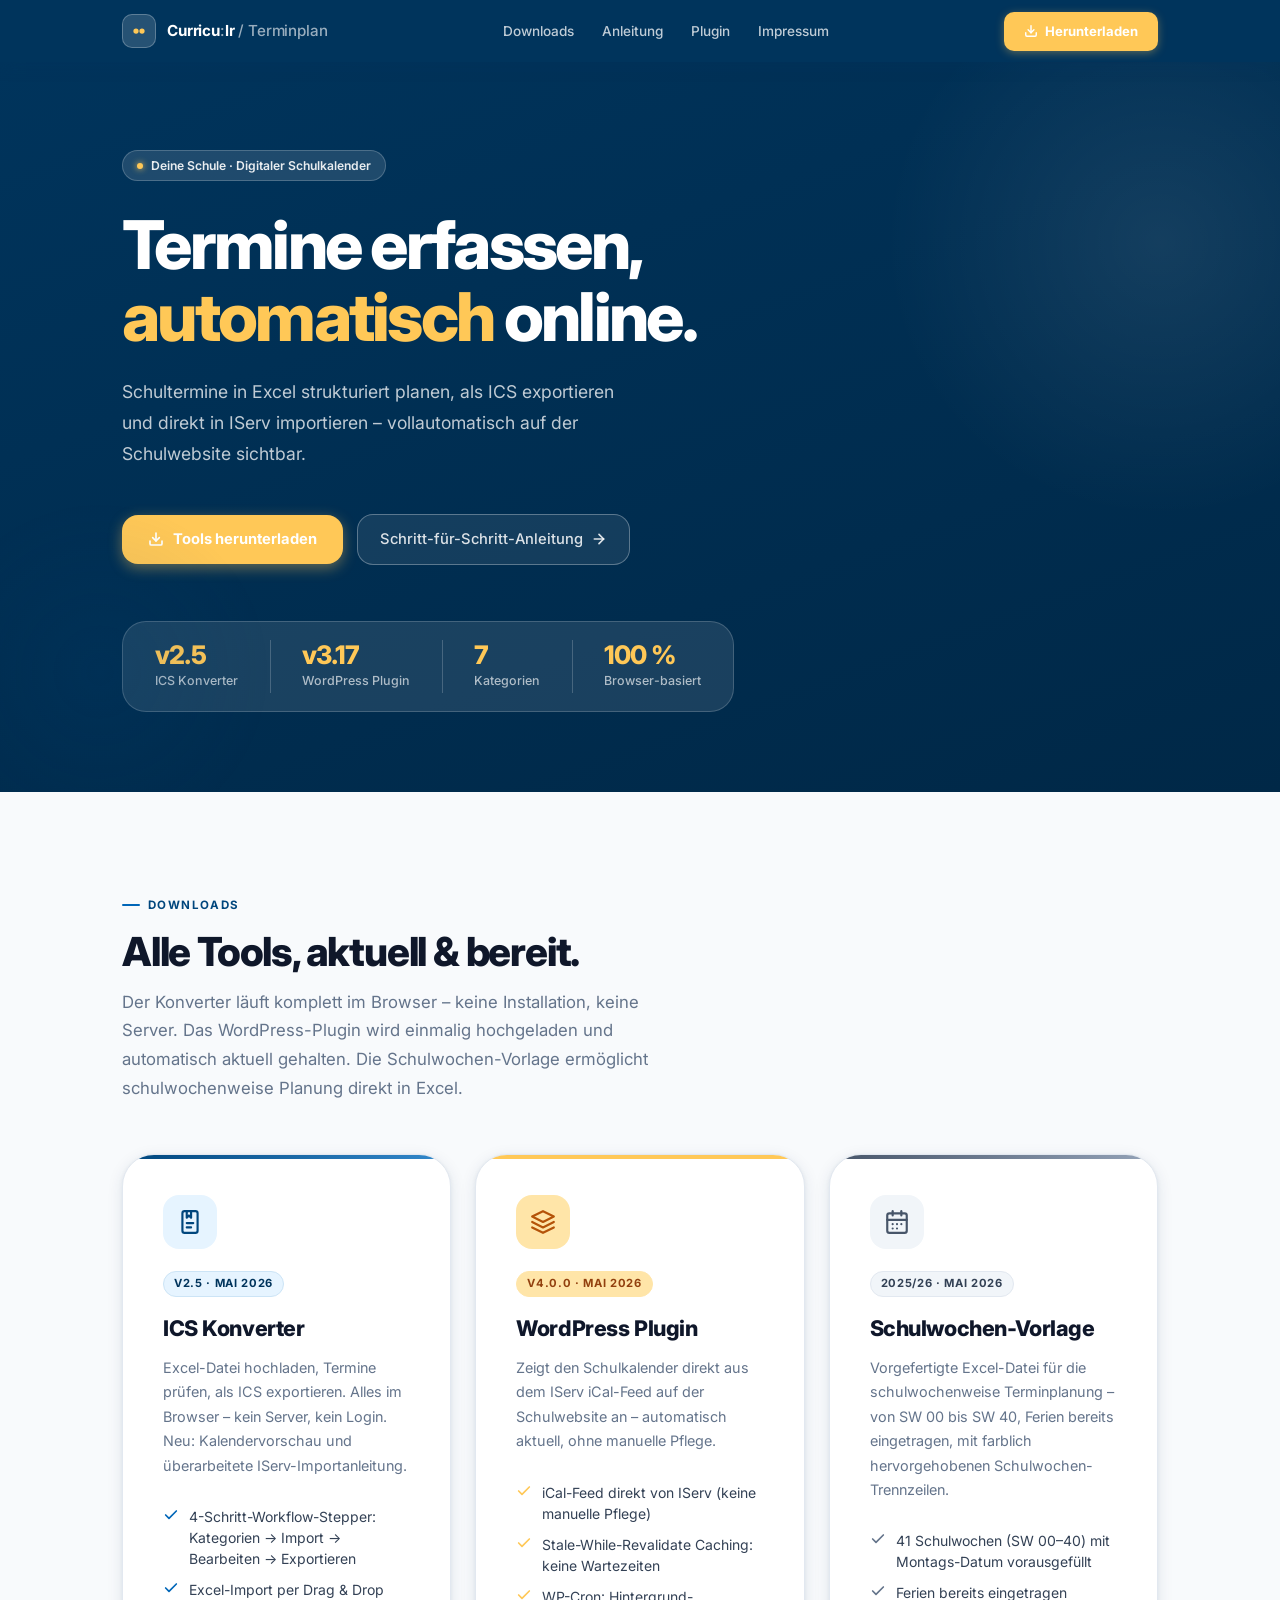
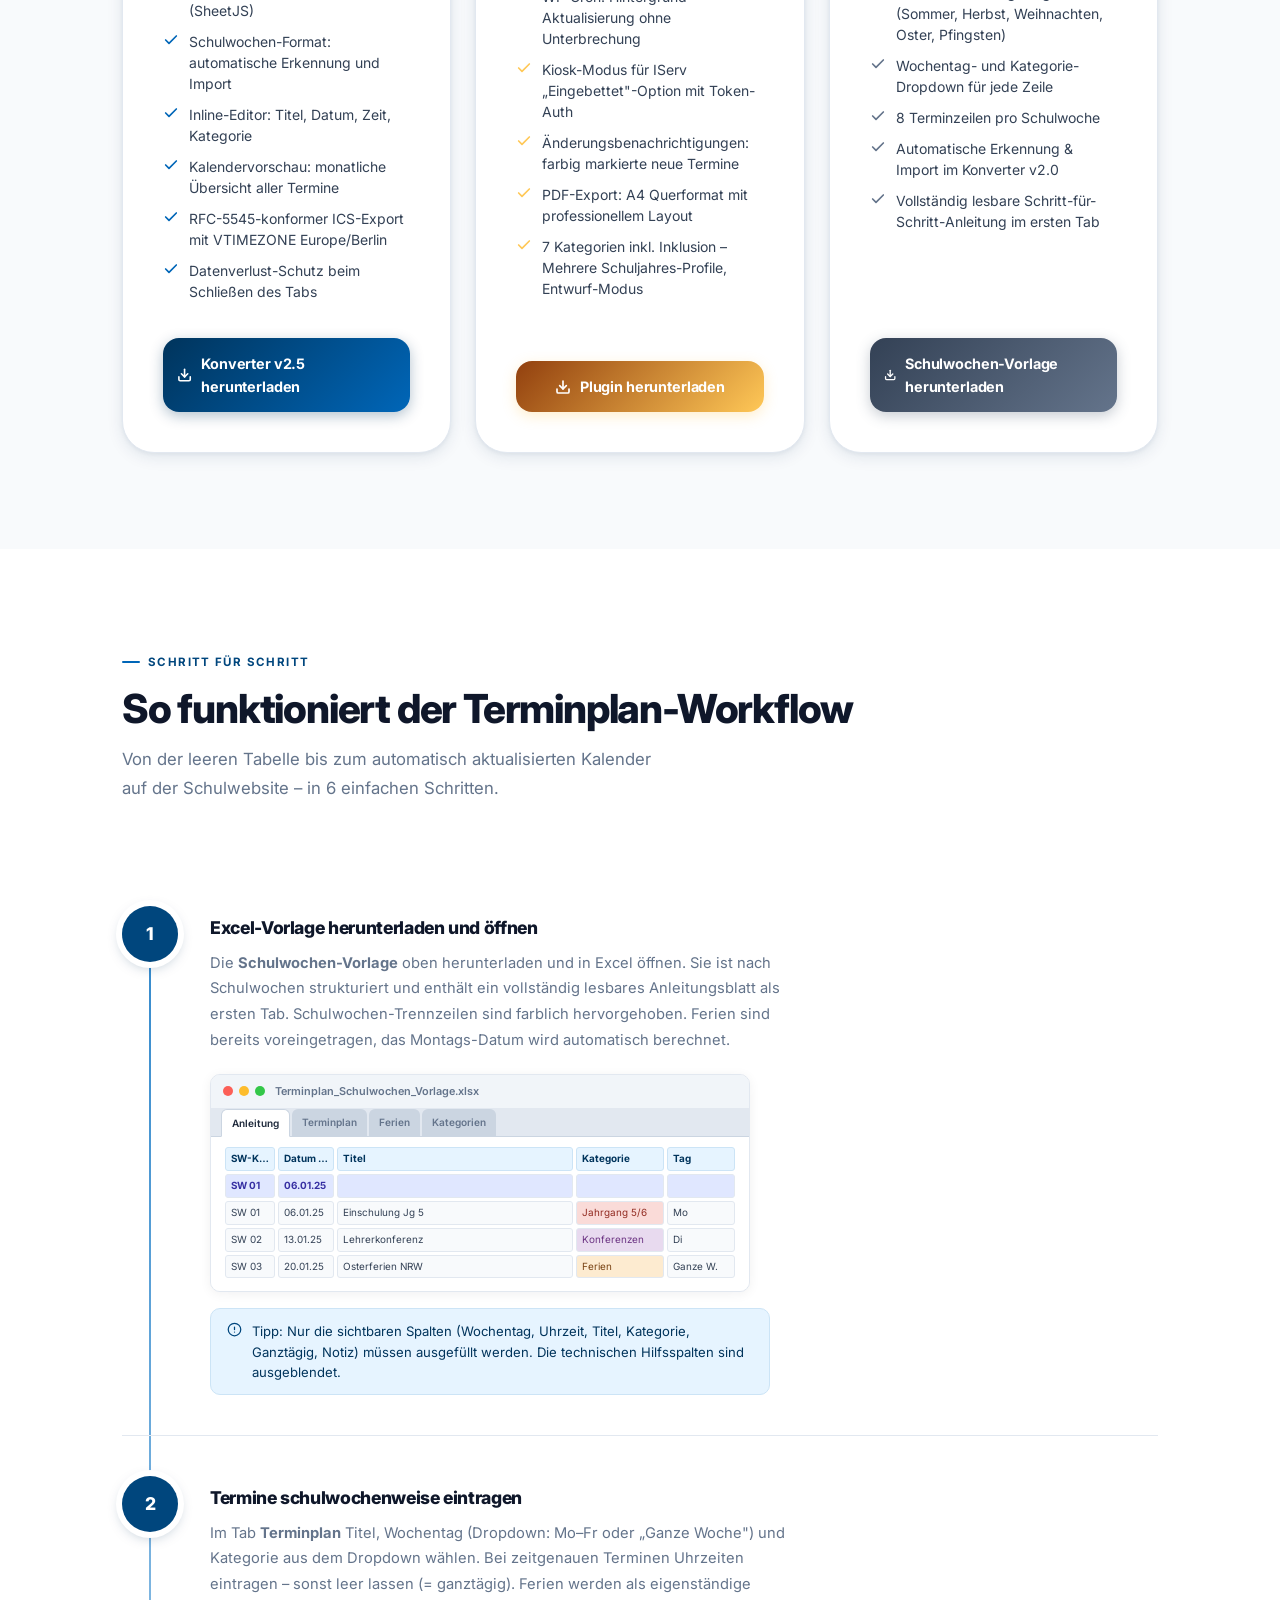
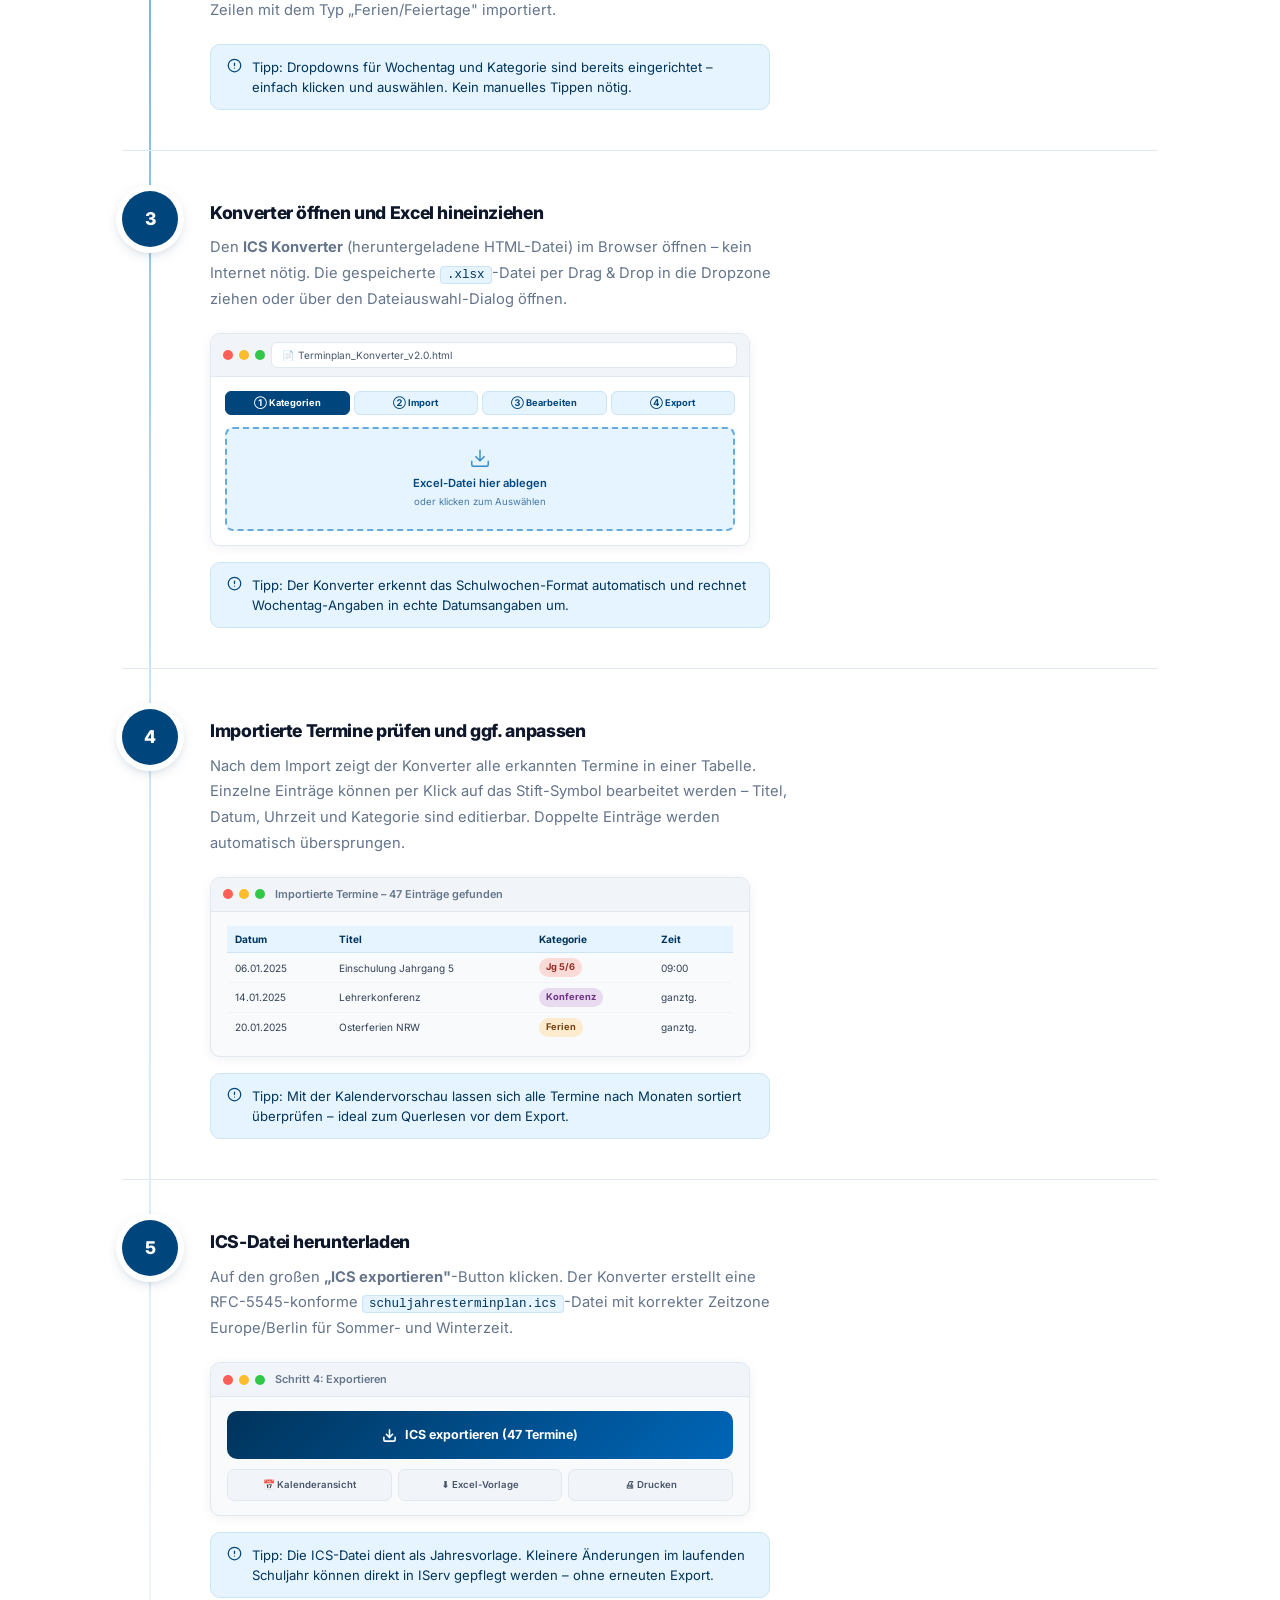
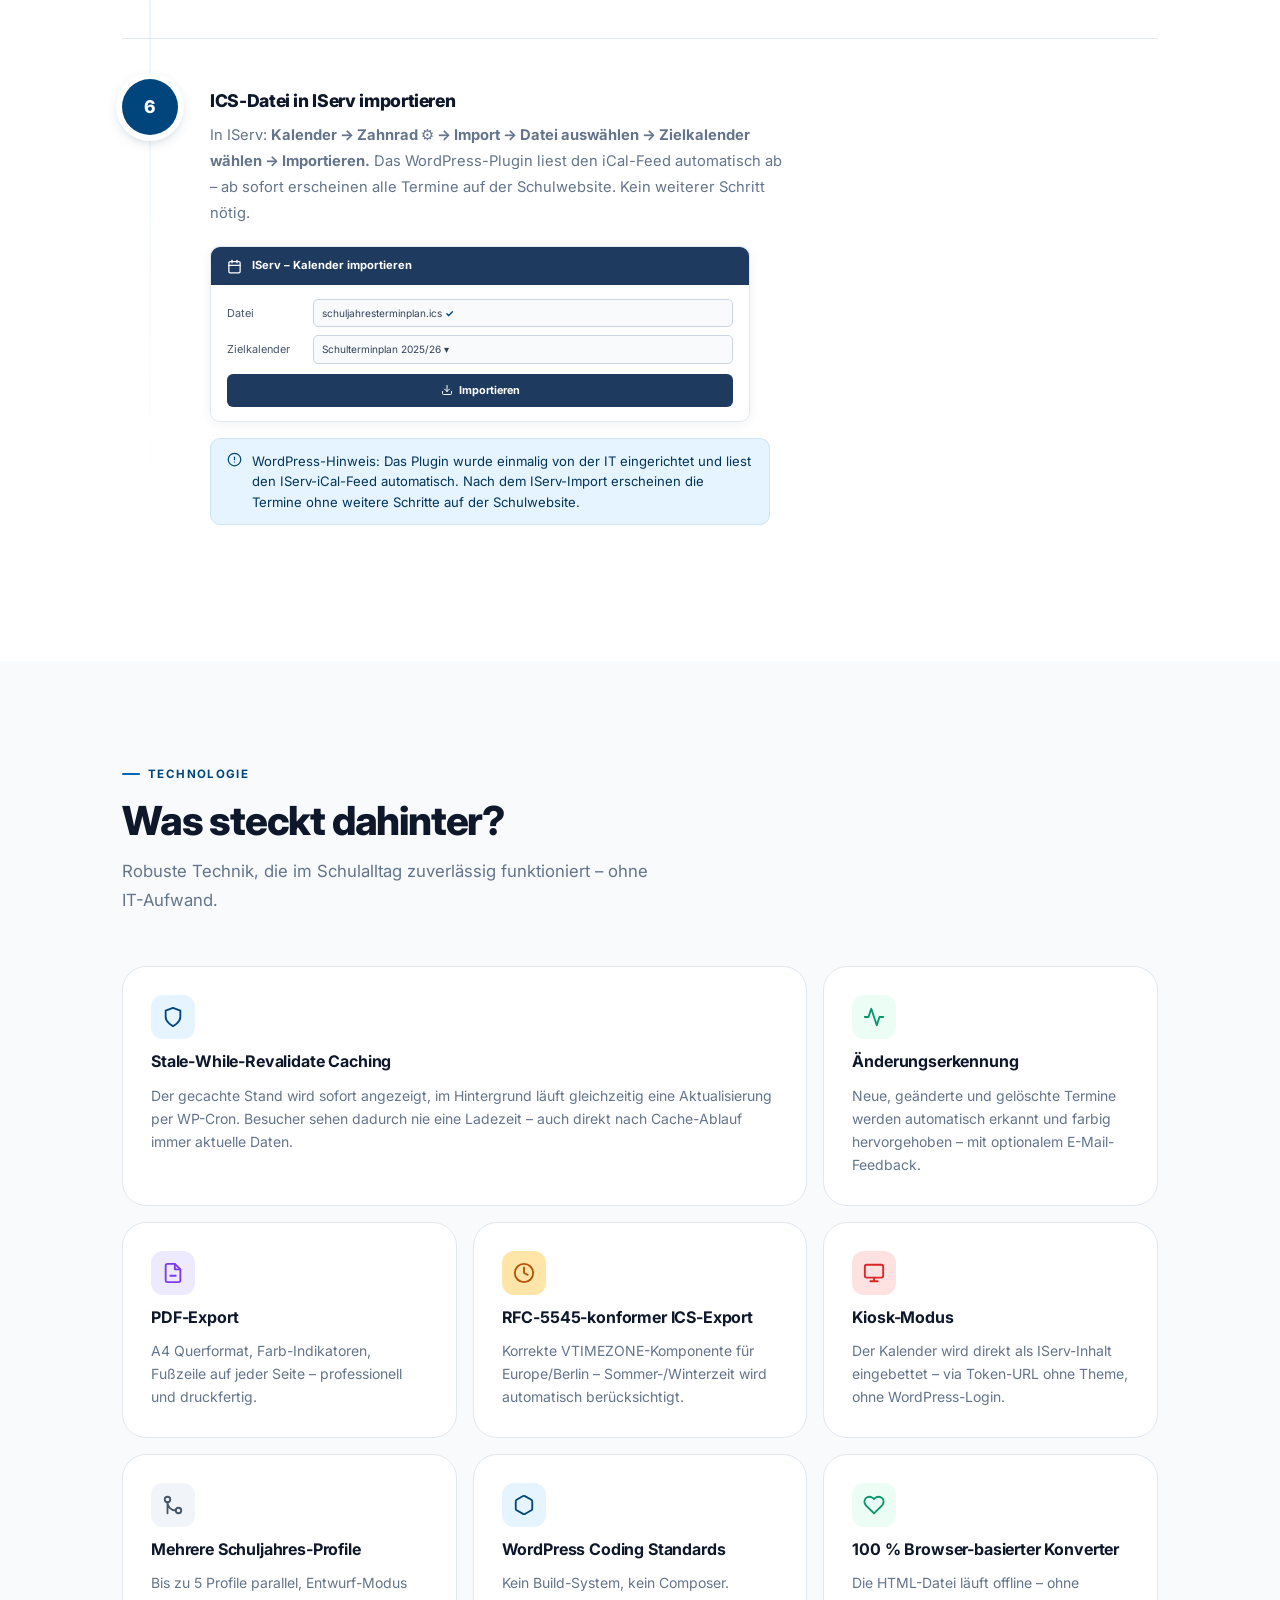
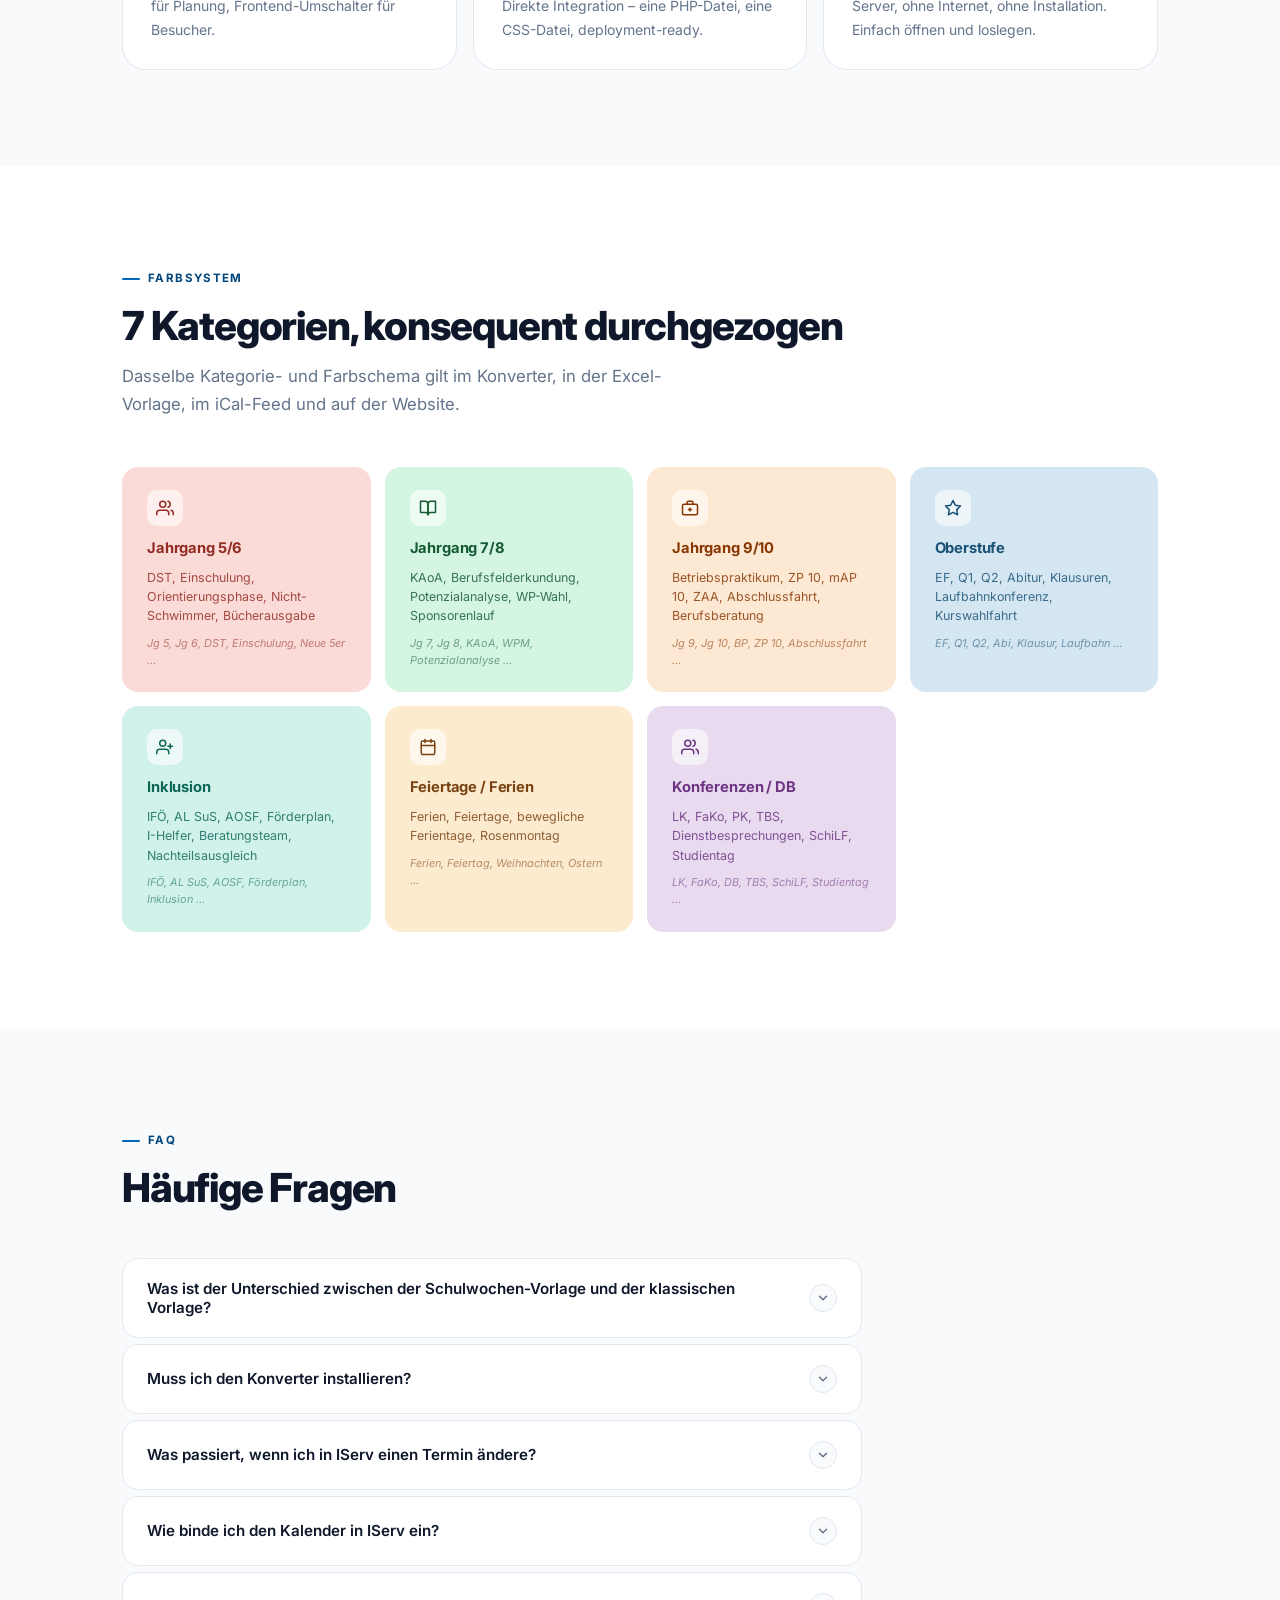
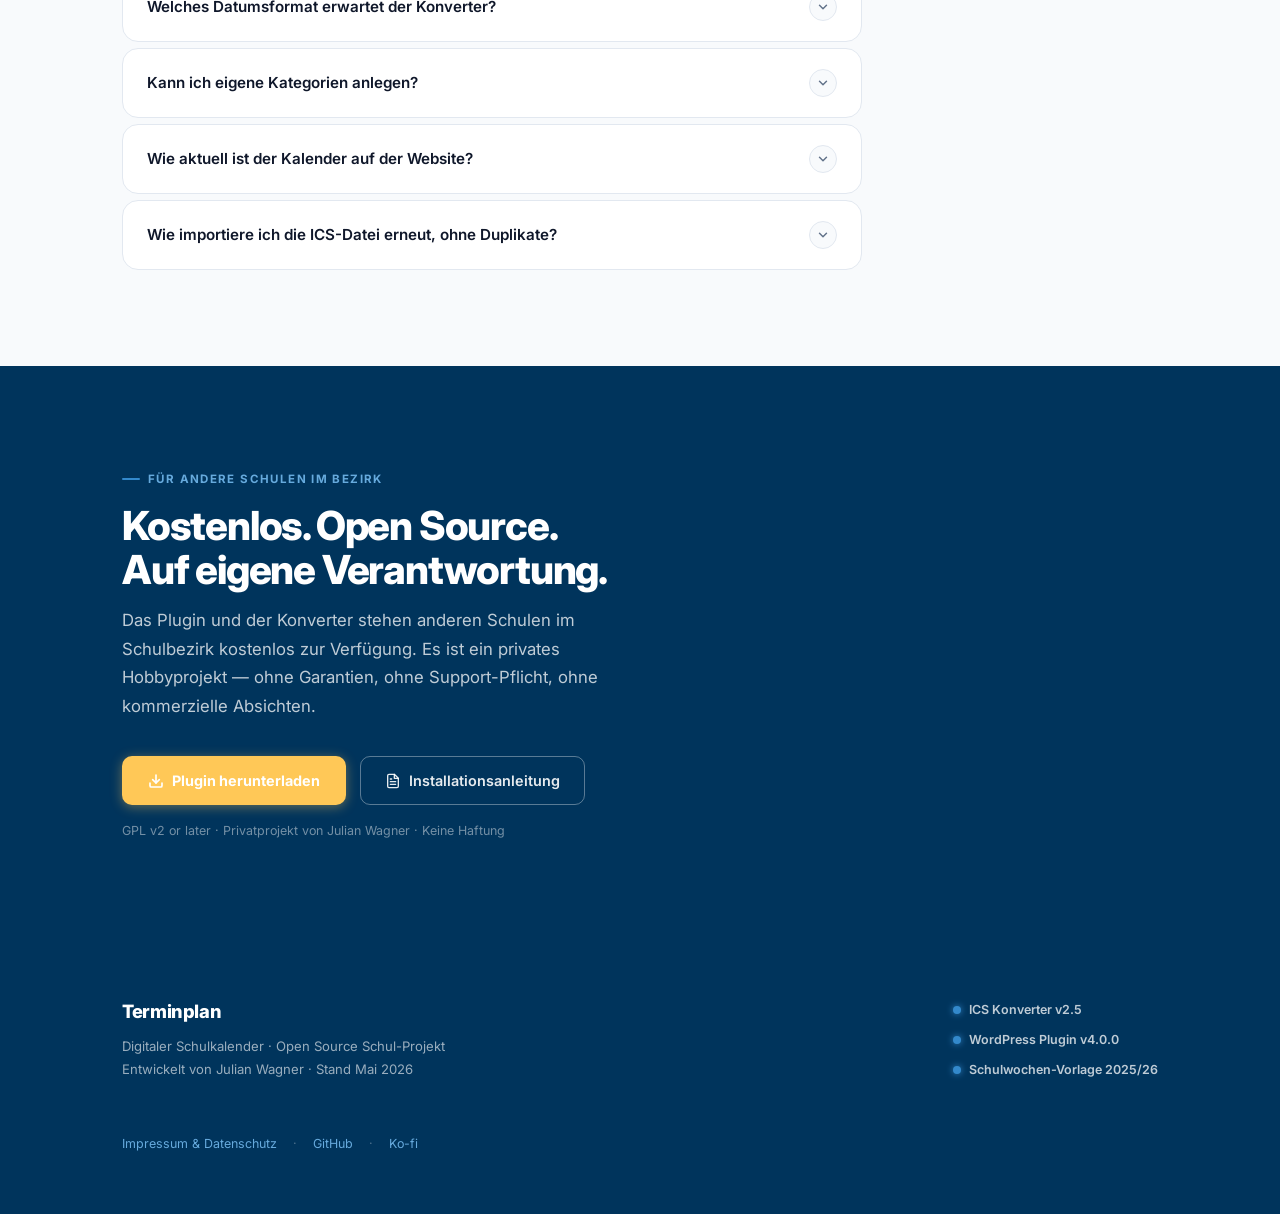
==== commit 4916c64f: "feat(website): add Ko-fi integration and update version numbers - Add .github/FUNDING.yml for GitHub" ====
--- a/website/index.html
+++ b/website/index.html
@@ -1053,7 +1053,7 @@
         <div class="dl-card-icon teal" aria-hidden="true">
           <svg viewBox="0 0 24 24"><rect x="5" y="2" width="14" height="20" rx="2"/><path d="M9 2v6l2-2 2 2V2"/><path d="M9 13h6M9 17h4"/></svg>
         </div>
-        <div class="dl-card-badge teal">v2.0 · März 2026</div>
+        <div class="dl-card-badge teal">v2.5 · Mai 2026</div>
         <h3>ICS Konverter</h3>
         <p>Excel-Datei hochladen, Termine prüfen, als ICS exportieren. Alles im Browser – kein Server, kein Login. Neu: Kalendervorschau und überarbeitete IServ-Importanleitung.</p>
         <ul class="dl-features" aria-label="Features">
@@ -1065,9 +1065,9 @@
           <li><svg class="teal" viewBox="0 0 24 24" stroke-linecap="round" stroke-linejoin="round"><polyline points="20 6 9 17 4 12"/></svg>RFC-5545-konformer ICS-Export mit VTIMEZONE Europe/Berlin</li>
           <li><svg class="teal" viewBox="0 0 24 24" stroke-linecap="round" stroke-linejoin="round"><polyline points="20 6 9 17 4 12"/></svg>Datenverlust-Schutz beim Schließen des Tabs</li>
         </ul>
-        <a class="btn-dl teal" href="downloads/Terminplan_Konverter.html" download="Terminplan_Konverter_v2.0.html">
+        <a class="btn-dl teal" href="downloads/Terminplan_Konverter.html" download="Terminplan_Konverter_v2.5.html">
           <svg viewBox="0 0 24 24"><path d="M21 15v4a2 2 0 0 1-2 2H5a2 2 0 0 1-2-2v-4"/><polyline points="7 10 12 15 17 10"/><line x1="12" y1="15" x2="12" y2="3"/></svg>
-          Konverter v2.0 herunterladen
+          Konverter v2.5 herunterladen
         </a>
       </div>
 
@@ -1077,7 +1077,7 @@
         <div class="dl-card-icon amber" aria-hidden="true">
           <svg viewBox="0 0 24 24"><path d="M12 2L2 7l10 5 10-5-10-5z"/><path d="M2 17l10 5 10-5"/><path d="M2 12l10 5 10-5"/></svg>
         </div>
-        <div class="dl-card-badge amber">v3.17.0 · März 2026</div>
+        <div class="dl-card-badge amber">v4.0.0 · Mai 2026</div>
         <h3>WordPress Plugin</h3>
         <p>Zeigt den Schulkalender direkt aus dem IServ iCal-Feed auf der Schulwebsite an – automatisch aktuell, ohne manuelle Pflege.</p>
         <ul class="dl-features" aria-label="Features">
@@ -1101,7 +1101,7 @@
         <div class="dl-card-icon slate" aria-hidden="true">
           <svg viewBox="0 0 24 24"><rect x="3" y="4" width="18" height="18" rx="2"/><line x1="16" y1="2" x2="16" y2="6"/><line x1="8" y1="2" x2="8" y2="6"/><line x1="3" y1="10" x2="21" y2="10"/><path d="M8 14h.01M12 14h.01M16 14h.01M8 18h.01M12 18h.01"/></svg>
         </div>
-        <div class="dl-card-badge slate">2025/26 · März 2026</div>
+        <div class="dl-card-badge slate">2025/26 · Mai 2026</div>
         <h3>Schulwochen-Vorlage</h3>
         <p>Vorgefertigte Excel-Datei für die schulwochenweise Terminplanung – von SW 00 bis SW 40, Ferien bereits eingetragen, mit farblich hervorgehobenen Schulwochen-Trennzeilen.</p>
         <ul class="dl-features" aria-label="Features">
@@ -1658,13 +1658,15 @@
     </div>
     <div class="footer-versions" aria-label="Versionen">
       <div class="ver-pill"><span class="ver-dot" aria-hidden="true"></span> ICS Konverter v2.5</div>
-      <div class="ver-pill"><span class="ver-dot" aria-hidden="true"></span> WordPress Plugin v3.17.0</div>
+      <div class="ver-pill"><span class="ver-dot" aria-hidden="true"></span> WordPress Plugin v4.0.0</div>
       <div class="ver-pill"><span class="ver-dot" aria-hidden="true"></span> Schulwochen-Vorlage 2025/26</div>
     </div>
     <div class="footer-legal">
       <a href="impressum.html">Impressum &amp; Datenschutz</a>
       <span aria-hidden="true">·</span>
       <a href="https://github.com/juwagn/gsh-terminplan" target="_blank" rel="noopener noreferrer">GitHub</a>
+        <span aria-hidden="true">·</span>
+        <a href="https://ko-fi.com/juwagn" target="_blank" rel="noopener noreferrer">Ko-fi</a>
     </div>
   </div>
 </footer>
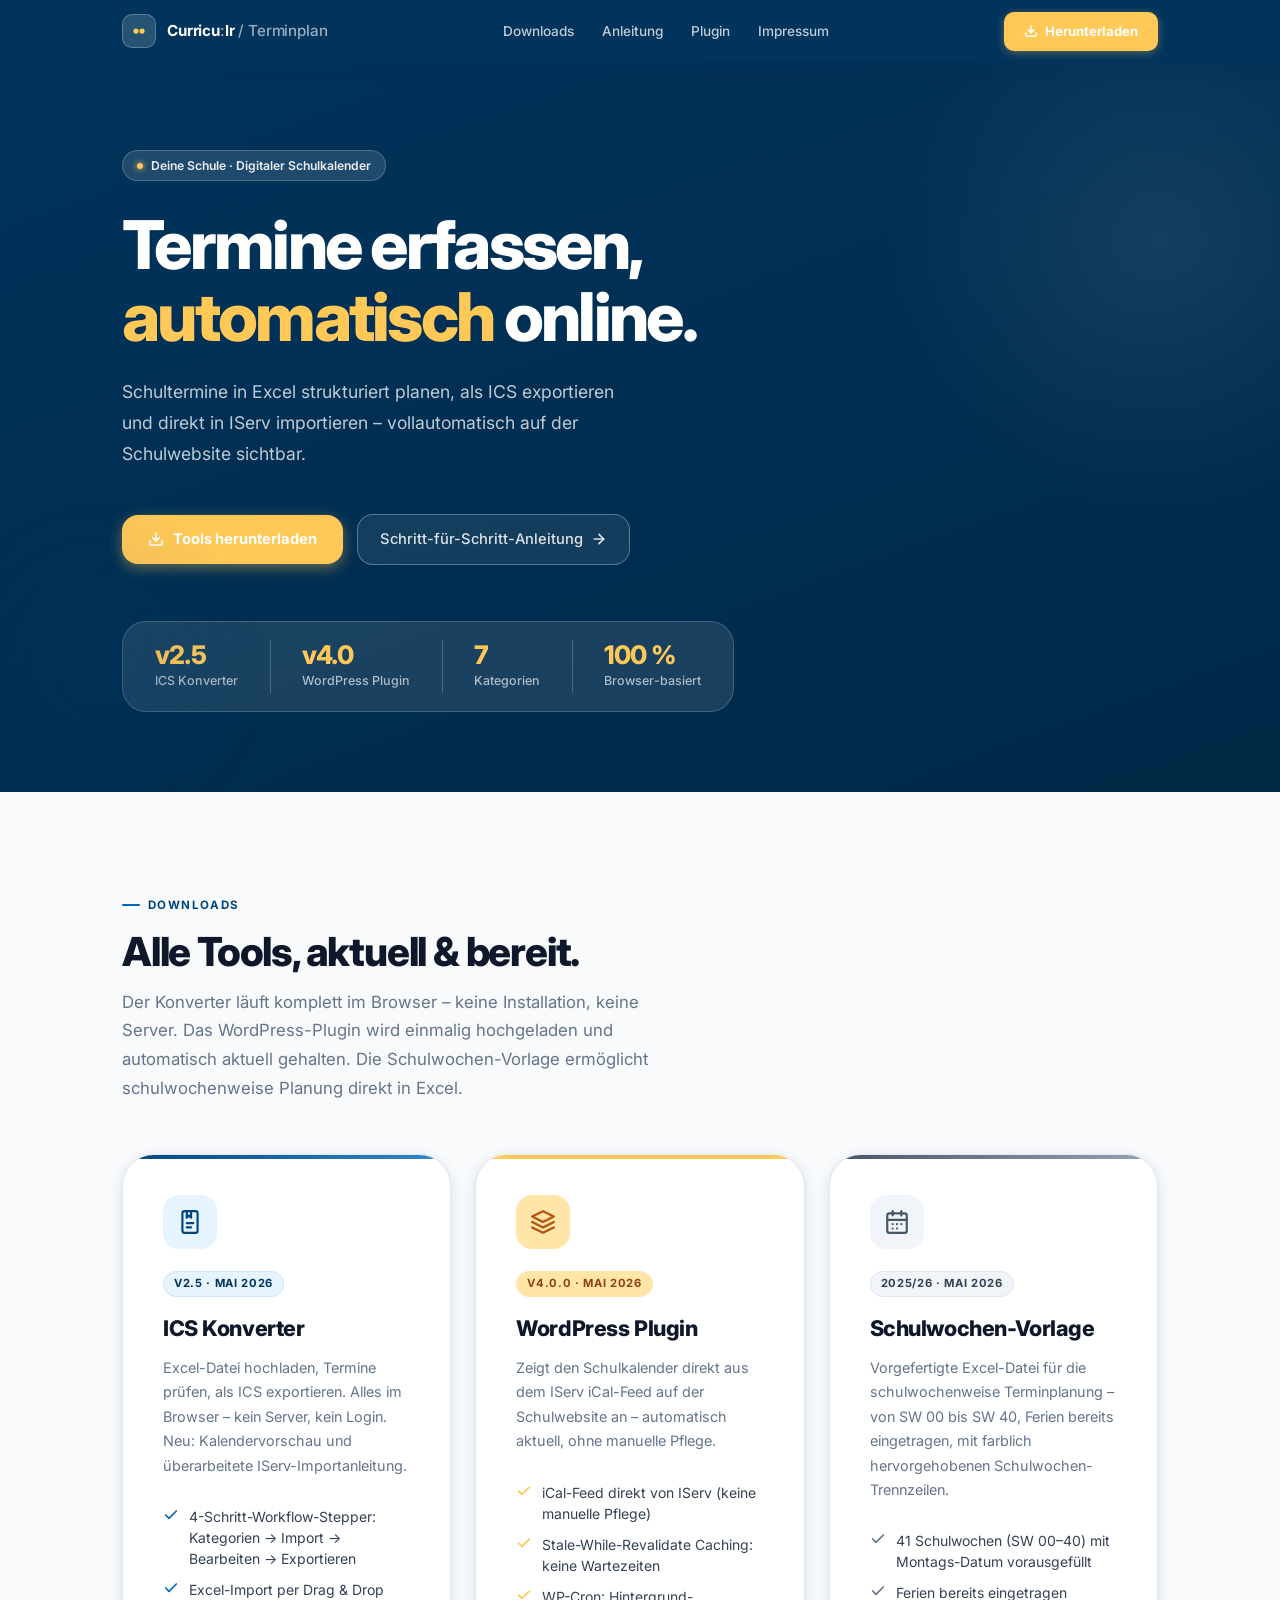
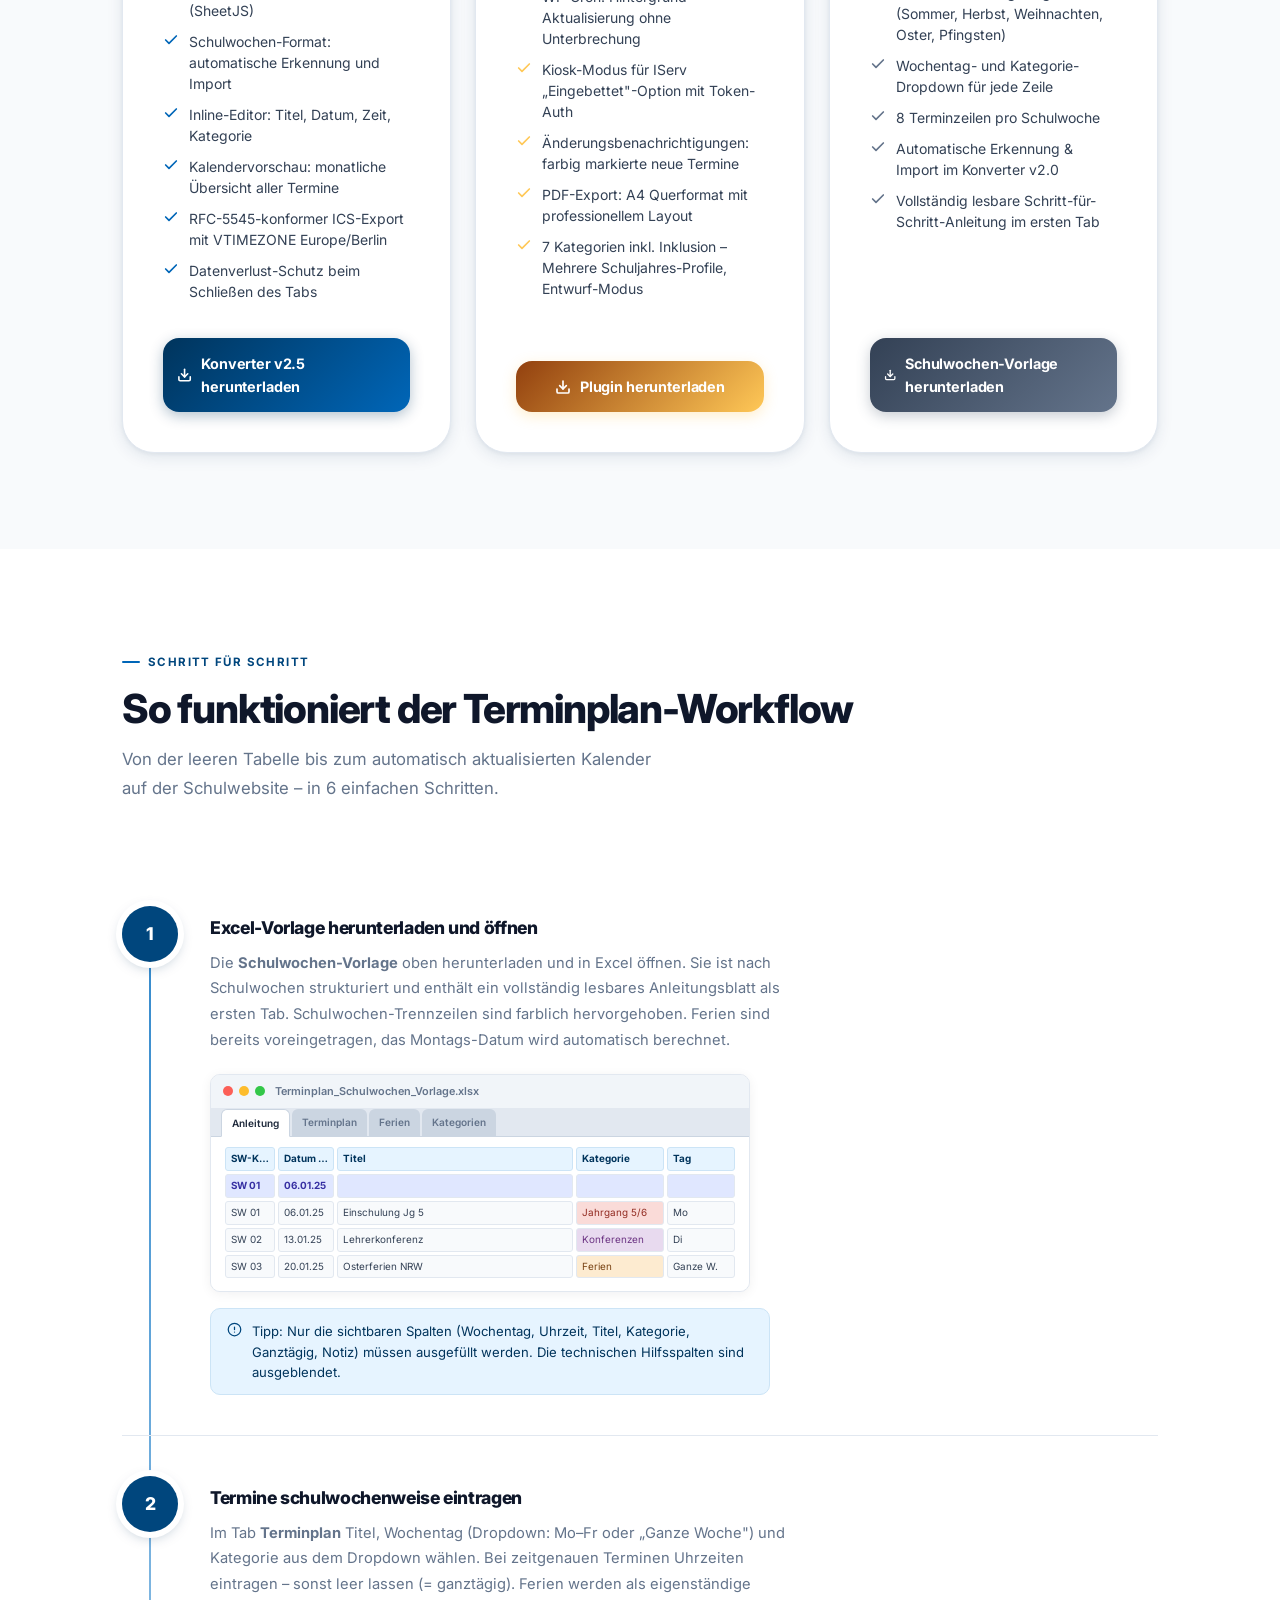
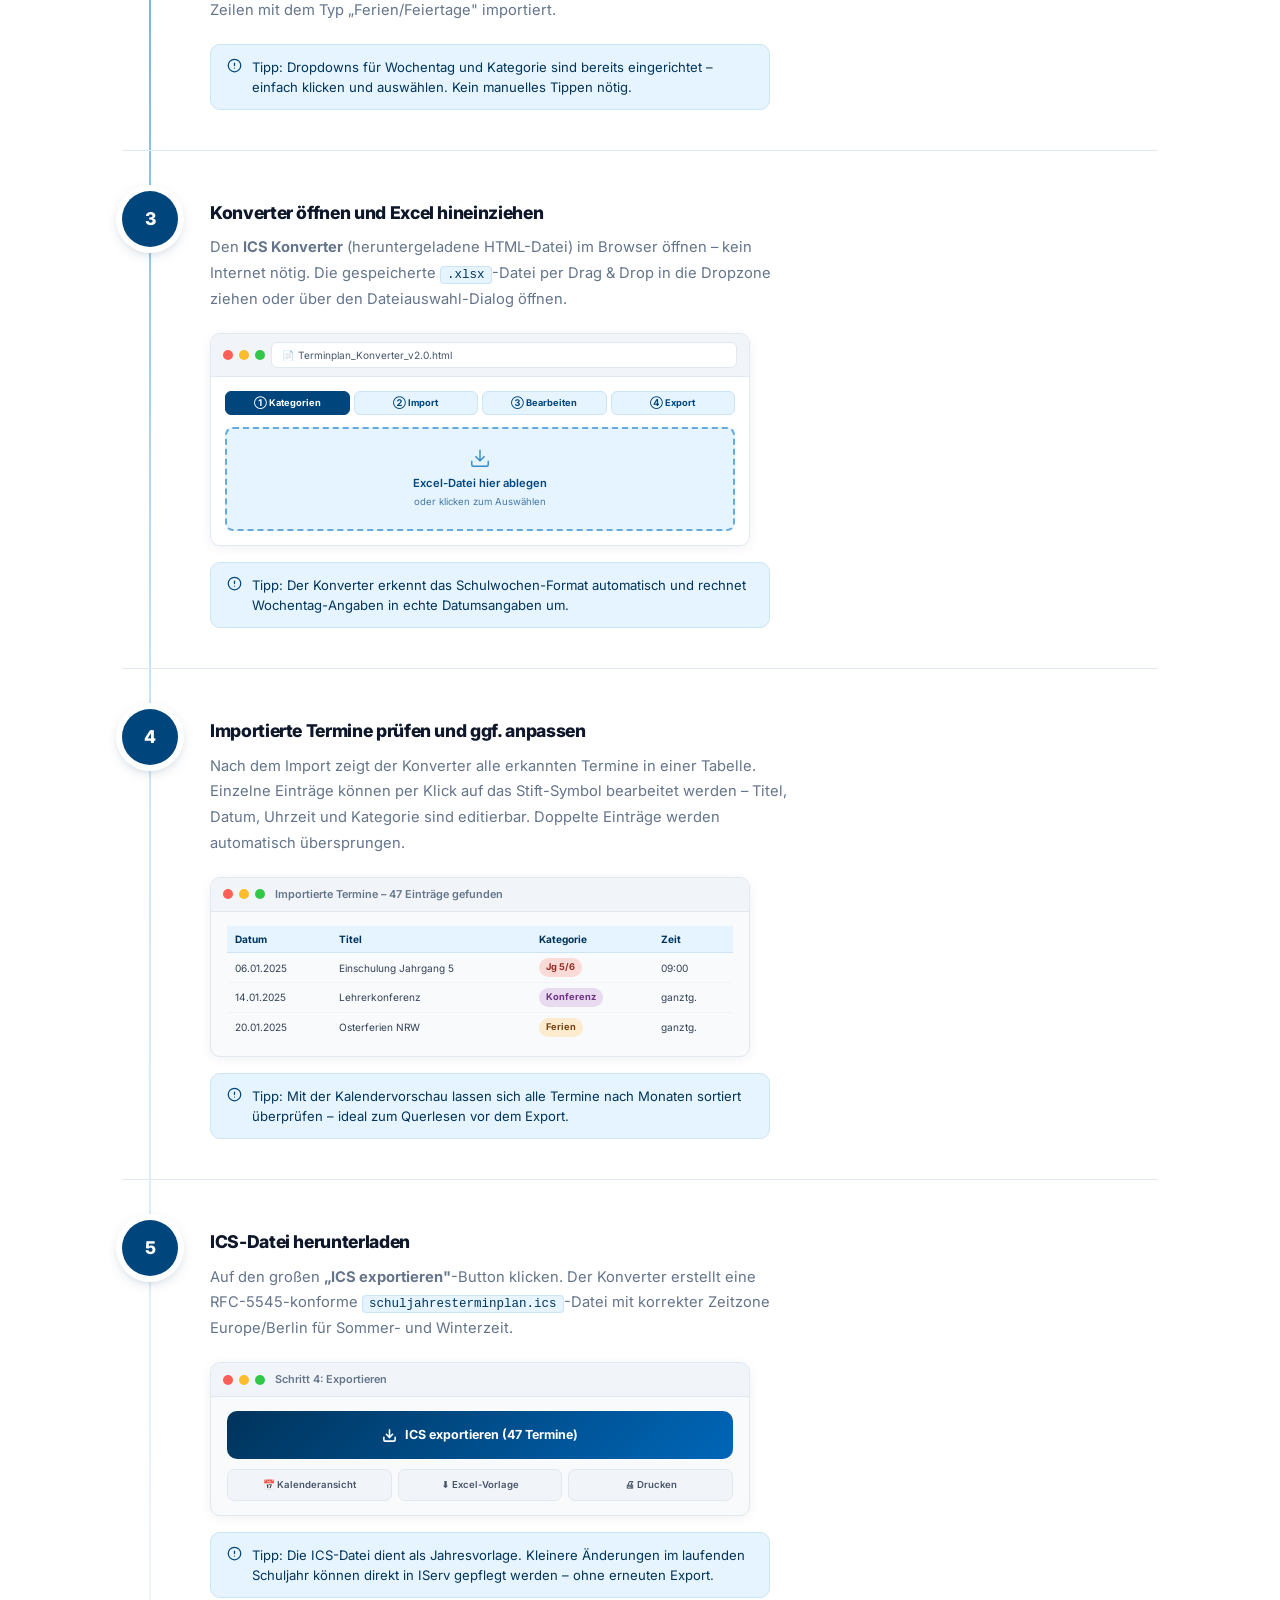
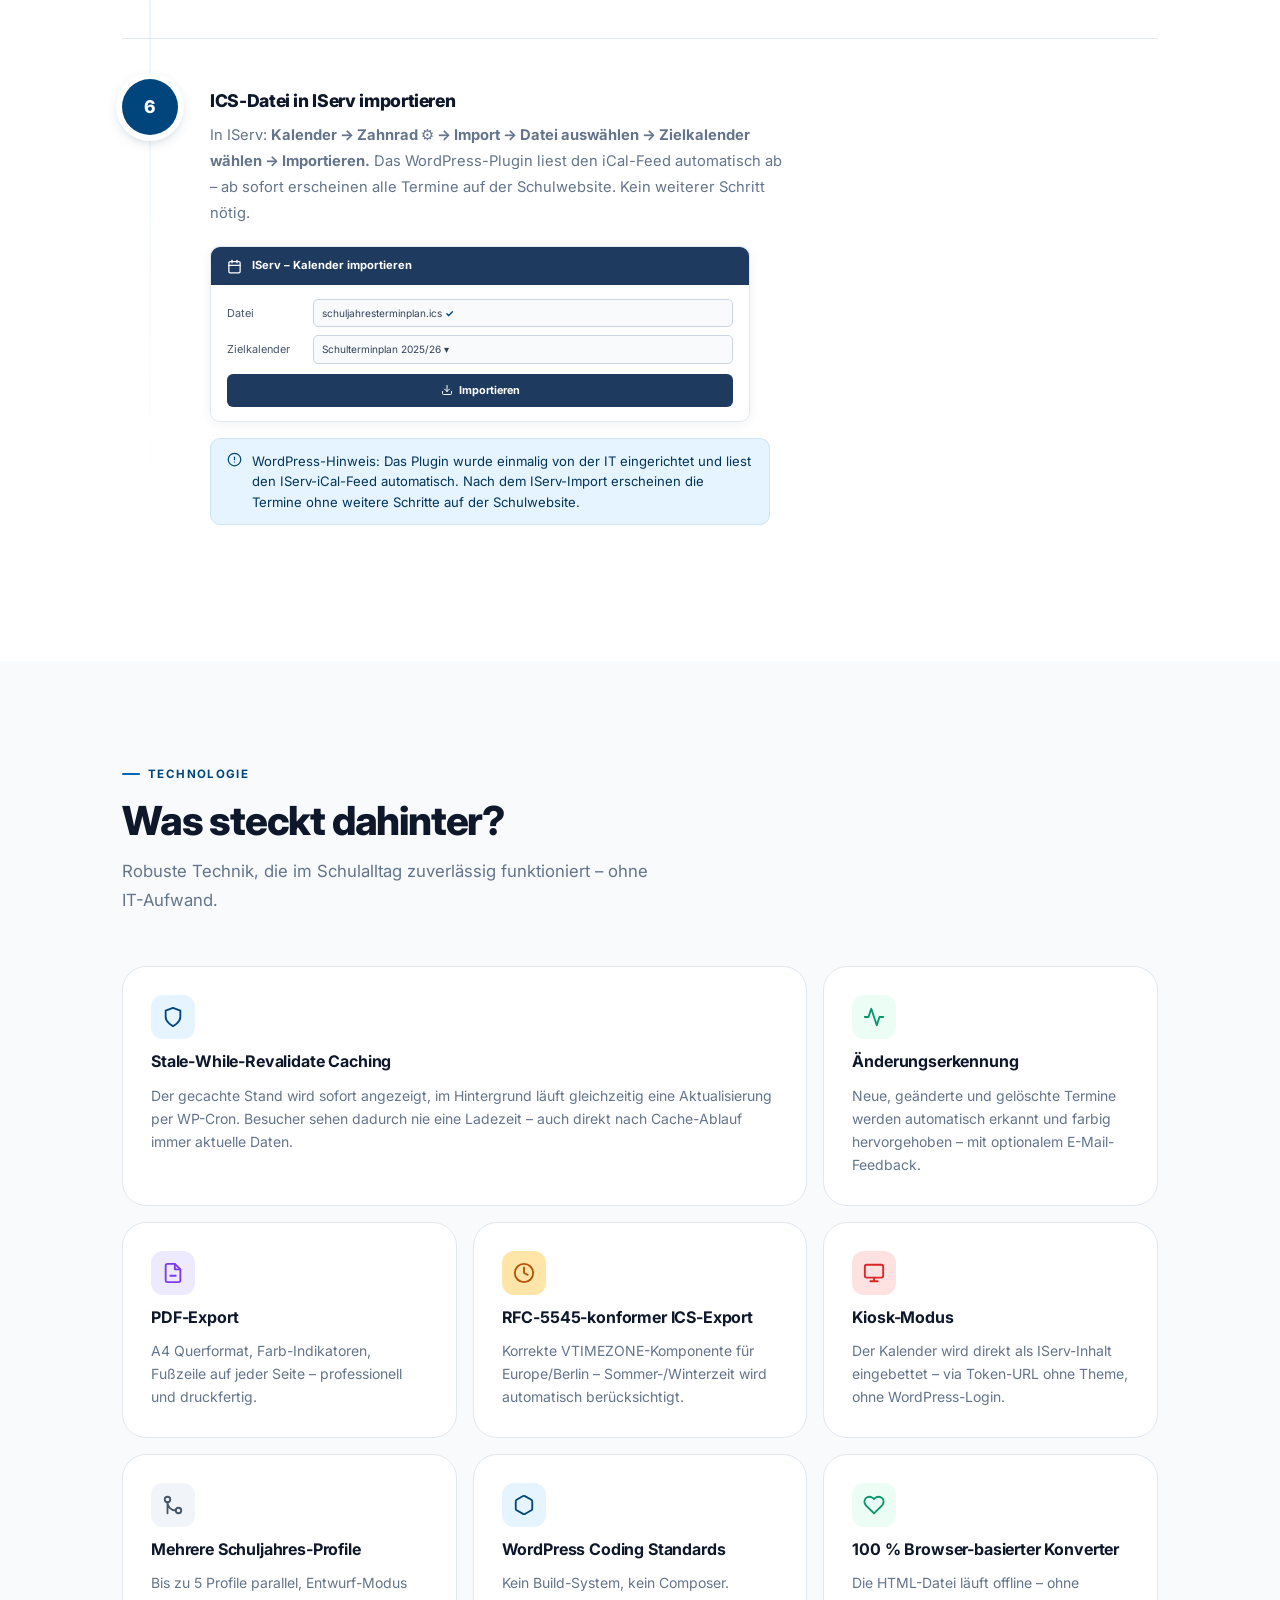
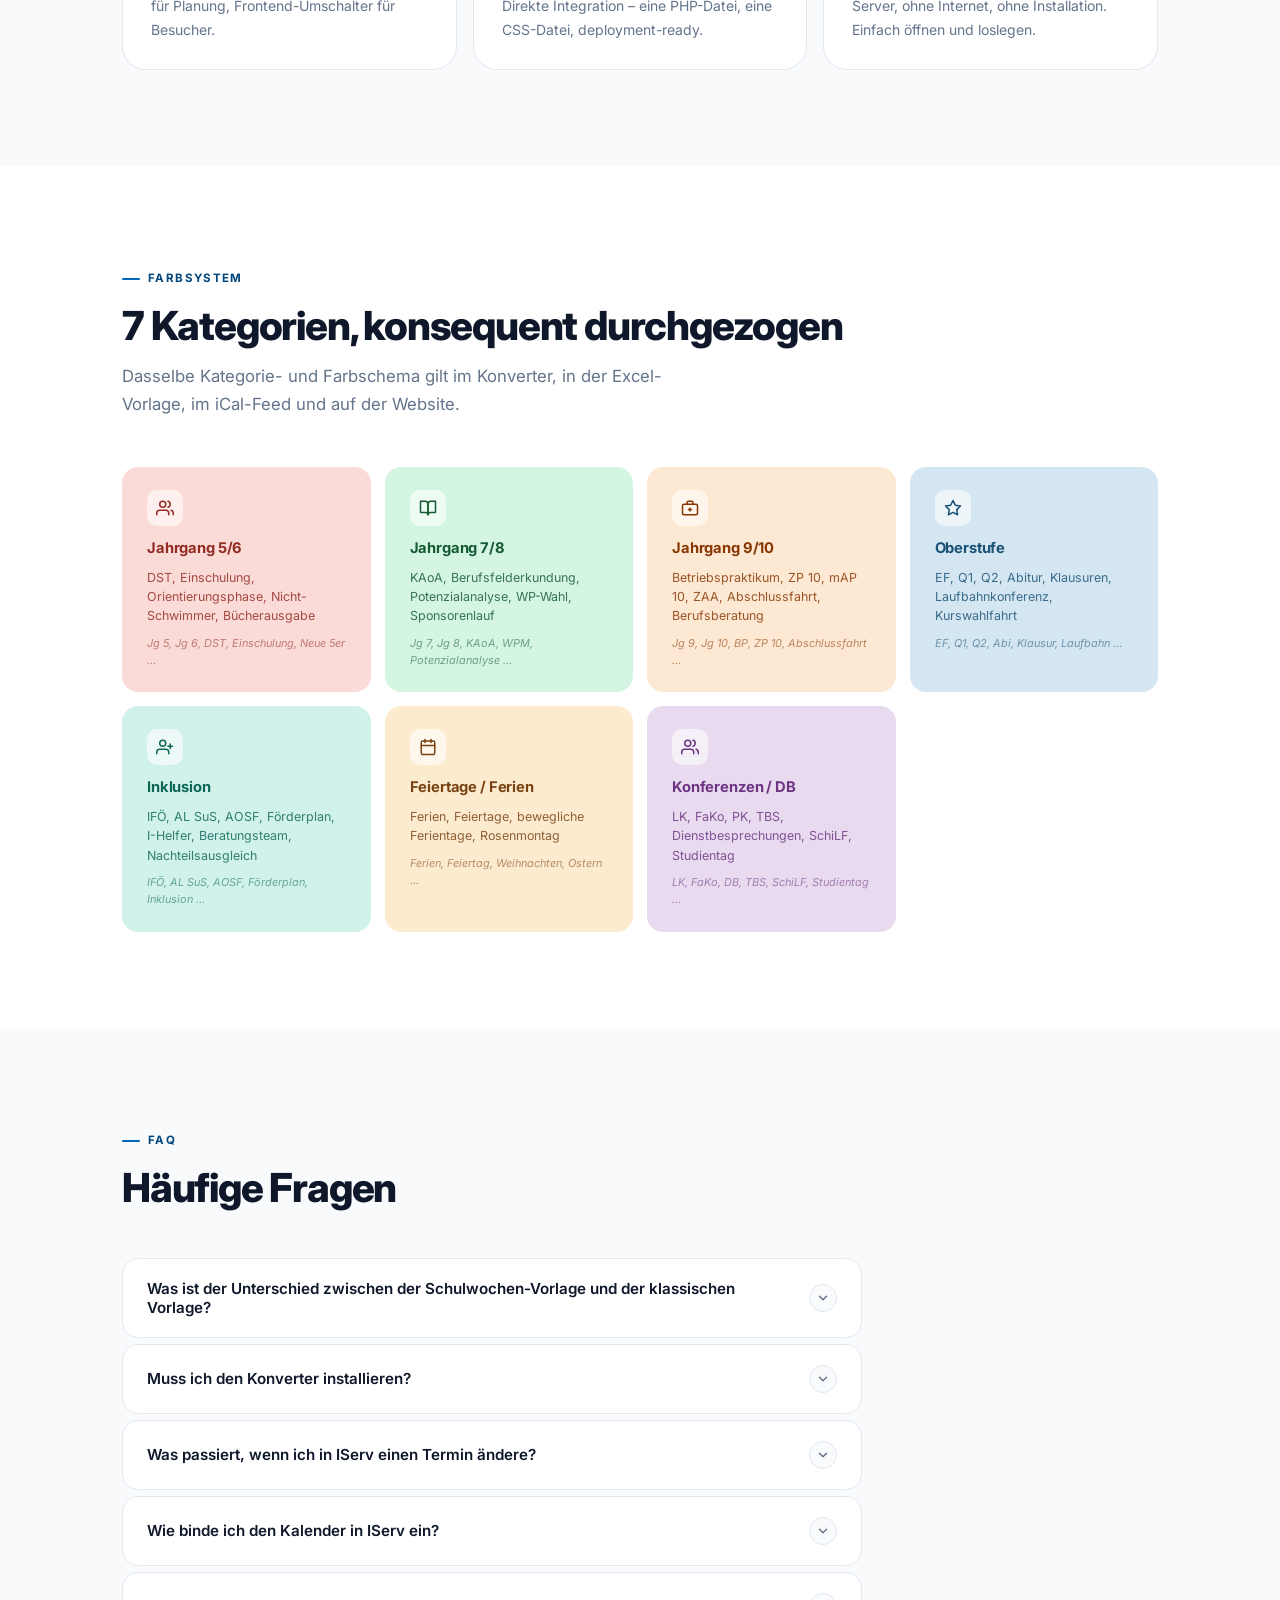
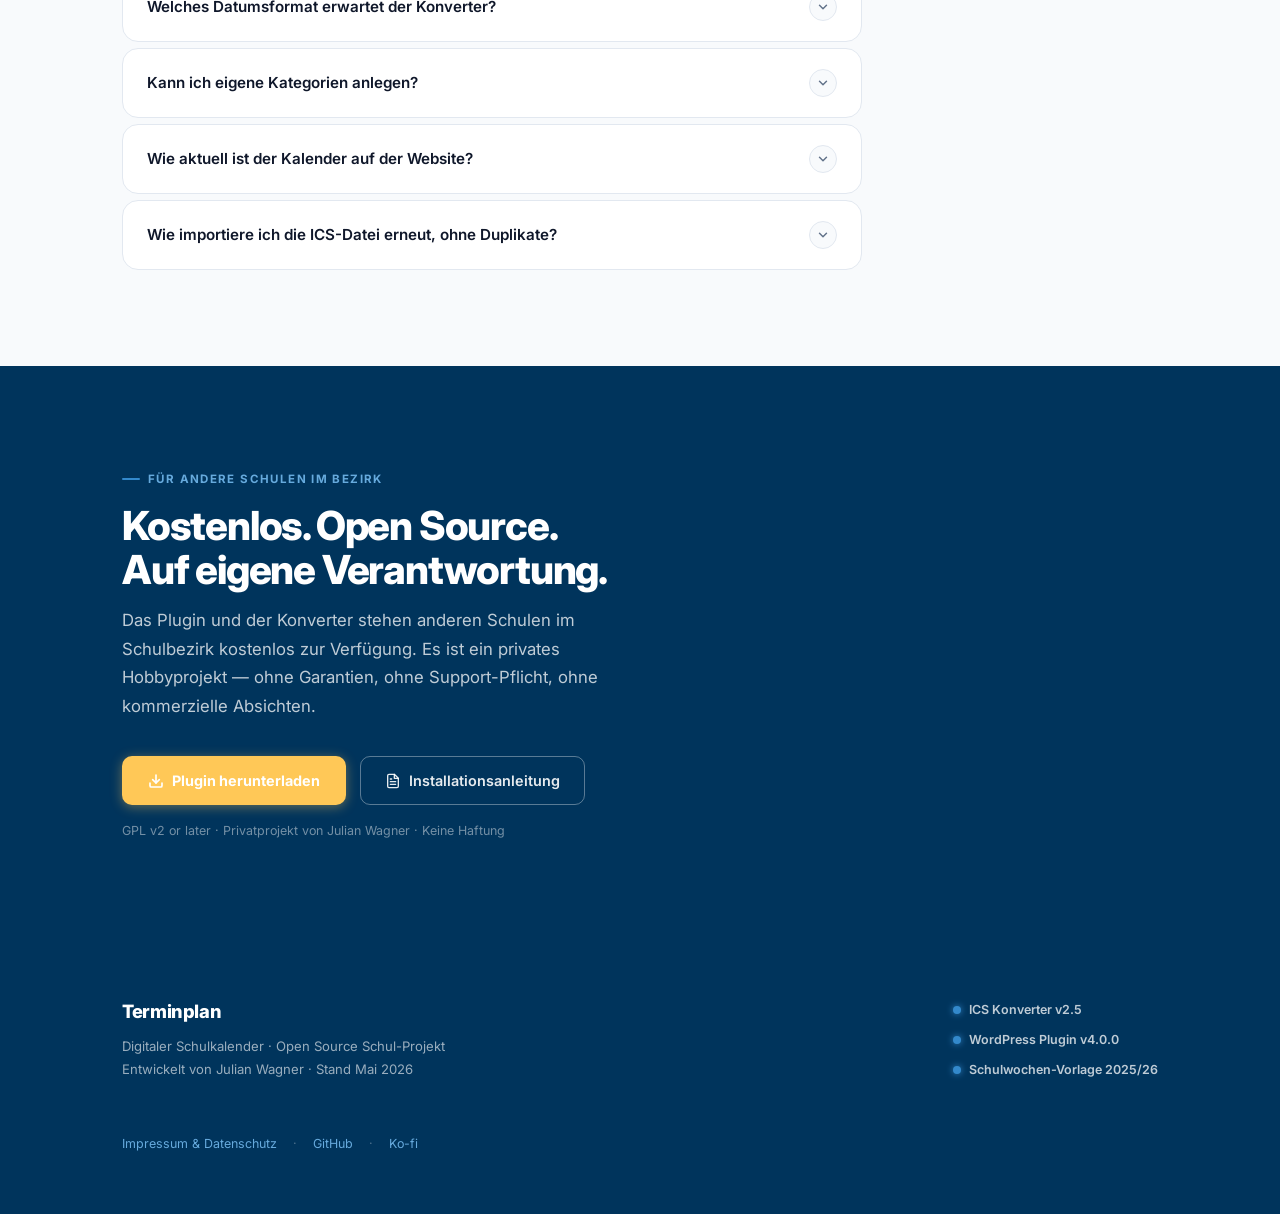
==== commit 5865fb14: "fix(website): update hero stat WordPress Plugin version v3.17 → v4.0" ====
--- a/website/index.html
+++ b/website/index.html
@@ -1019,7 +1019,7 @@
         <span>ICS Konverter</span>
       </div>
       <div class="hero-stat" role="listitem">
-        <strong>v3.17</strong>
+        <strong>v4.0</strong>
         <span>WordPress Plugin</span>
       </div>
       <div class="hero-stat" role="listitem">
@@ -1664,7 +1664,7 @@
     <div class="footer-legal">
       <a href="impressum.html">Impressum &amp; Datenschutz</a>
       <span aria-hidden="true">·</span>
-      <a href="https://github.com/juwagn/gsh-terminplan" target="_blank" rel="noopener noreferrer">GitHub</a>
+      <a href="https://github.com/juwagn/curriculr-terminplan" target="_blank" rel="noopener noreferrer">GitHub</a>
         <span aria-hidden="true">·</span>
         <a href="https://ko-fi.com/juwagn" target="_blank" rel="noopener noreferrer">Ko-fi</a>
     </div>
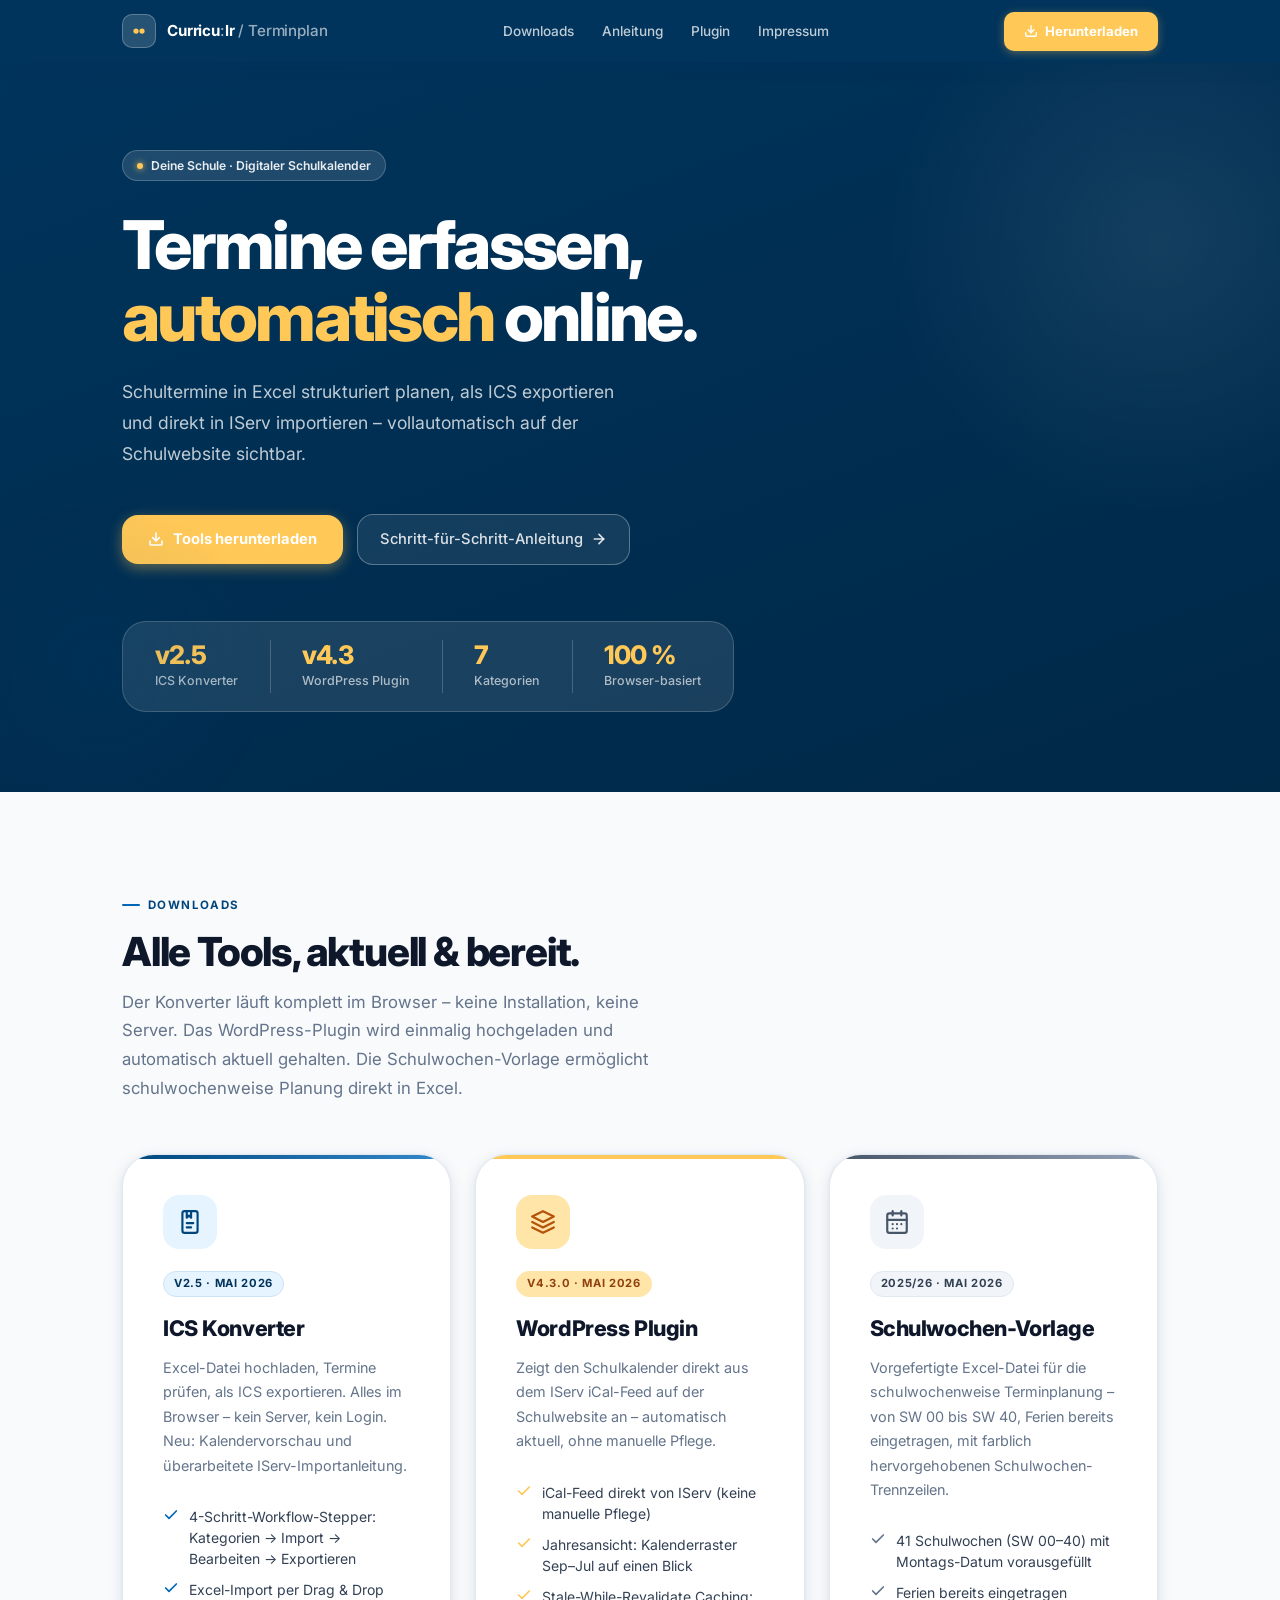
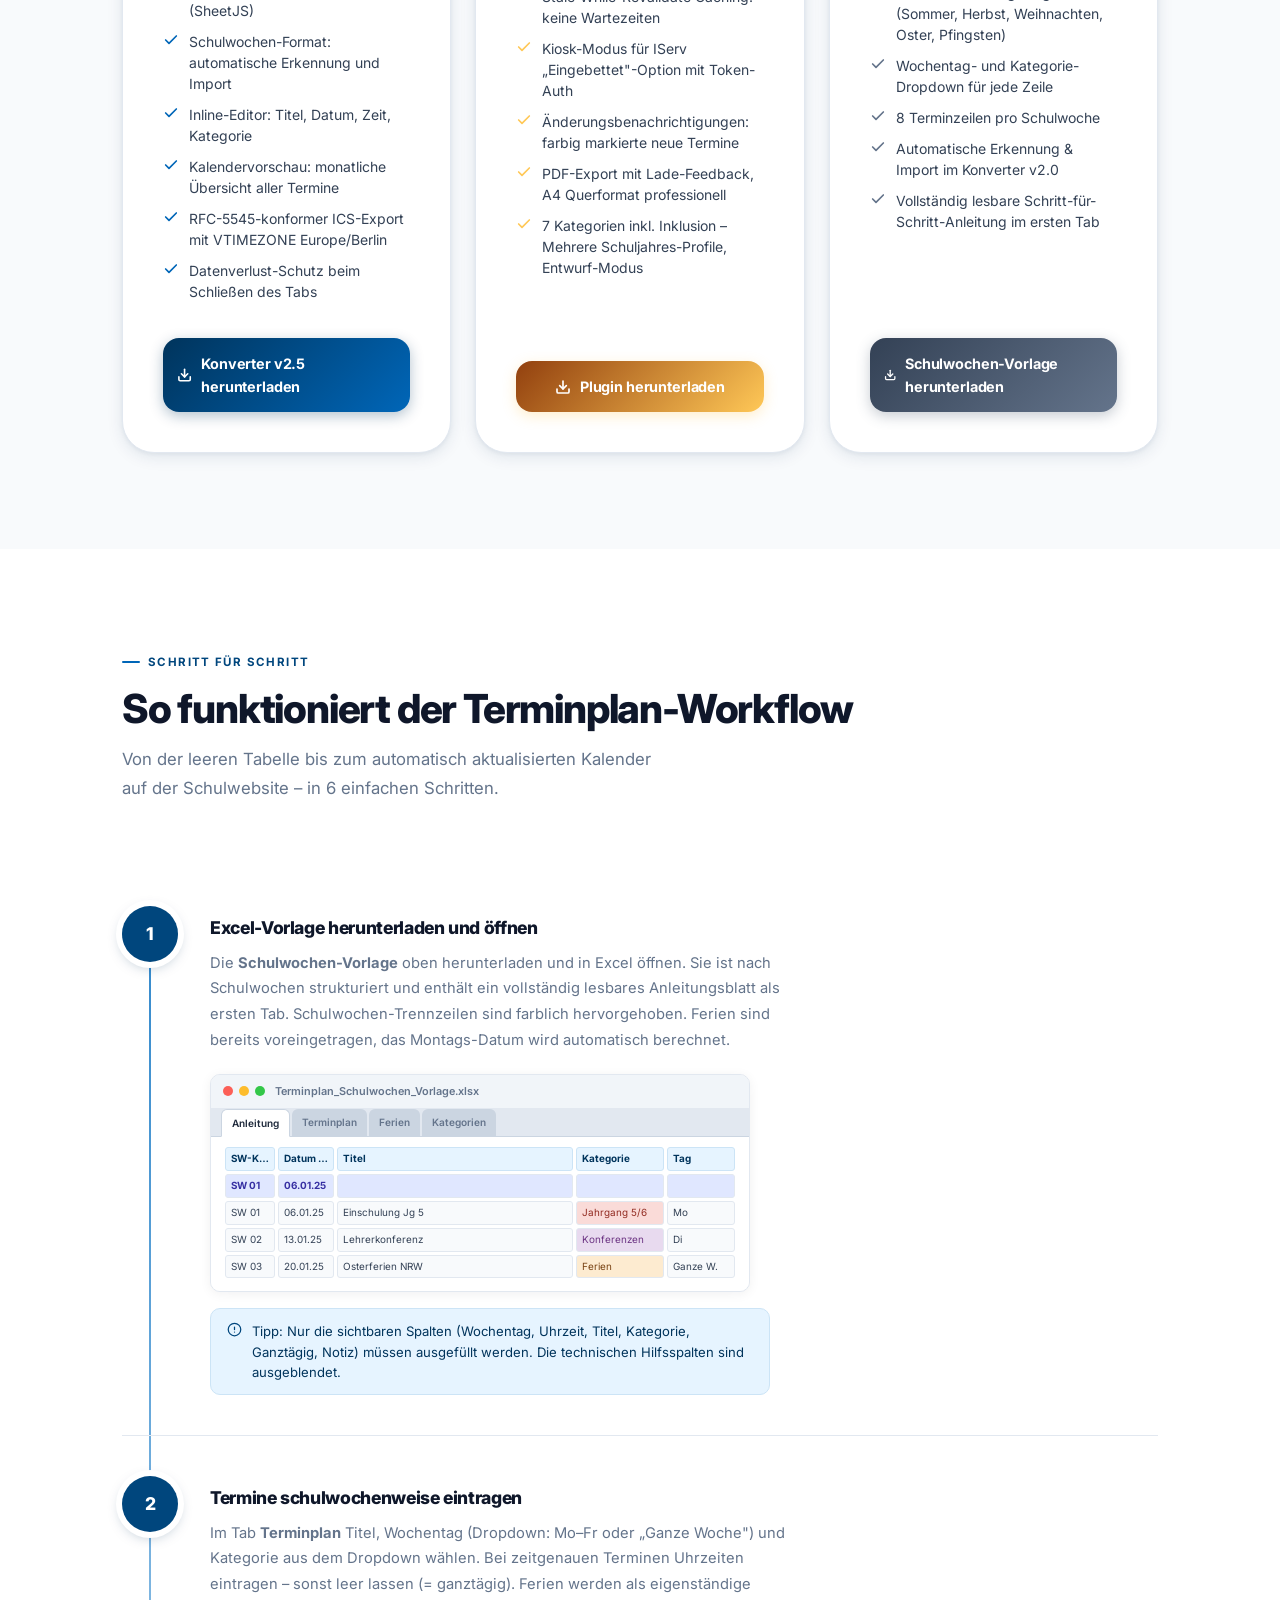
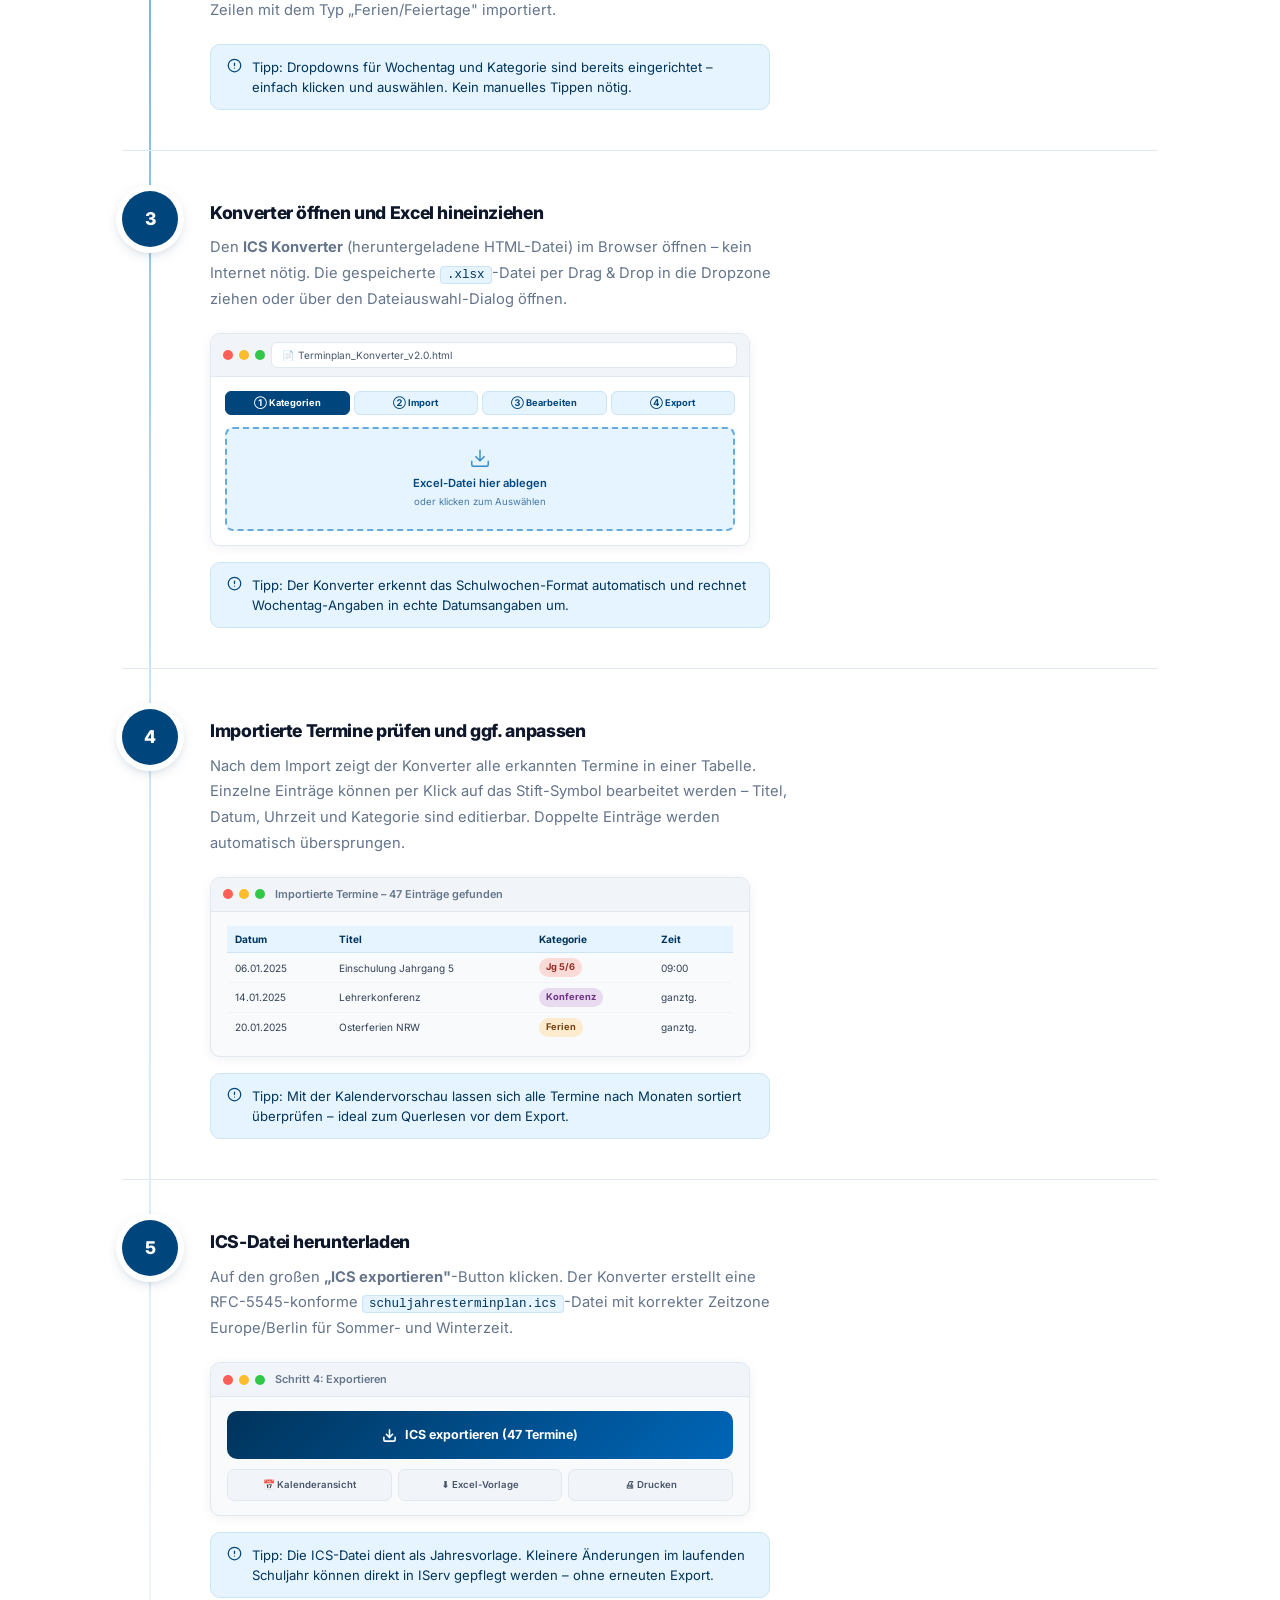
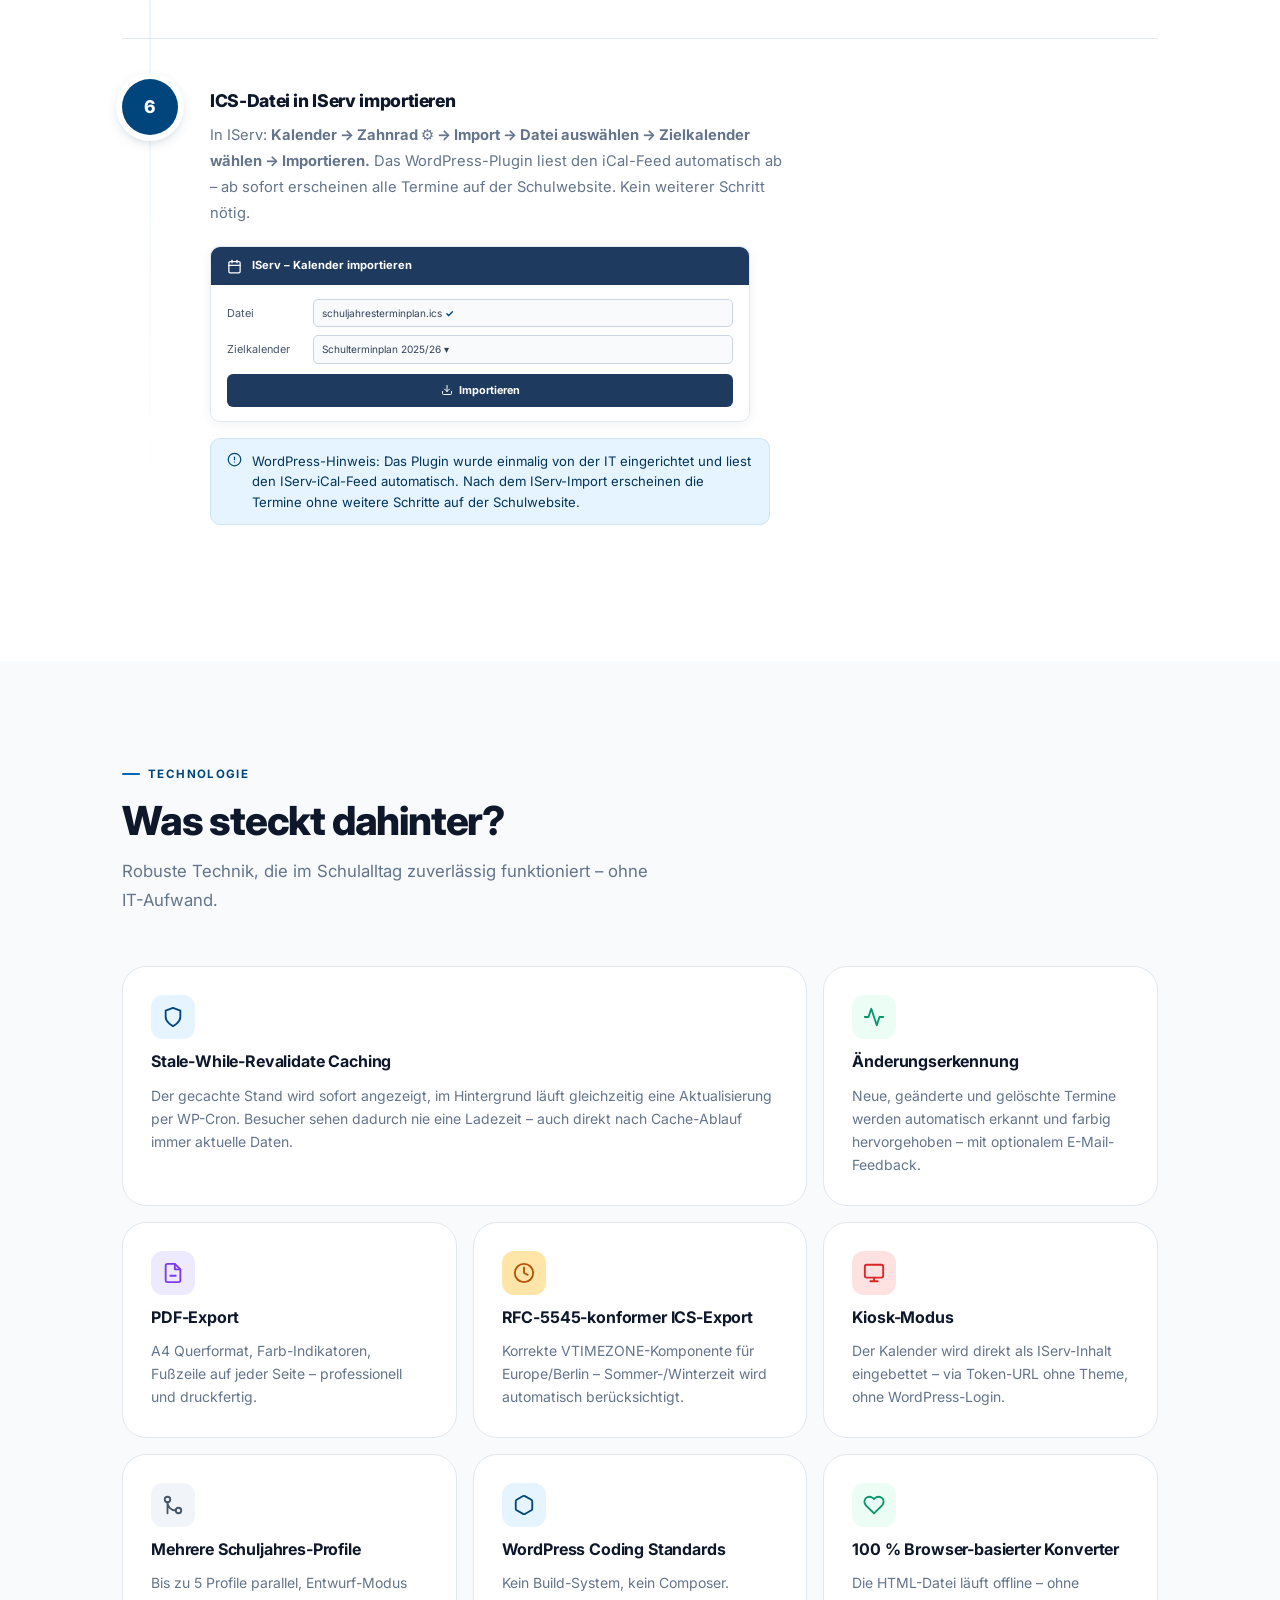
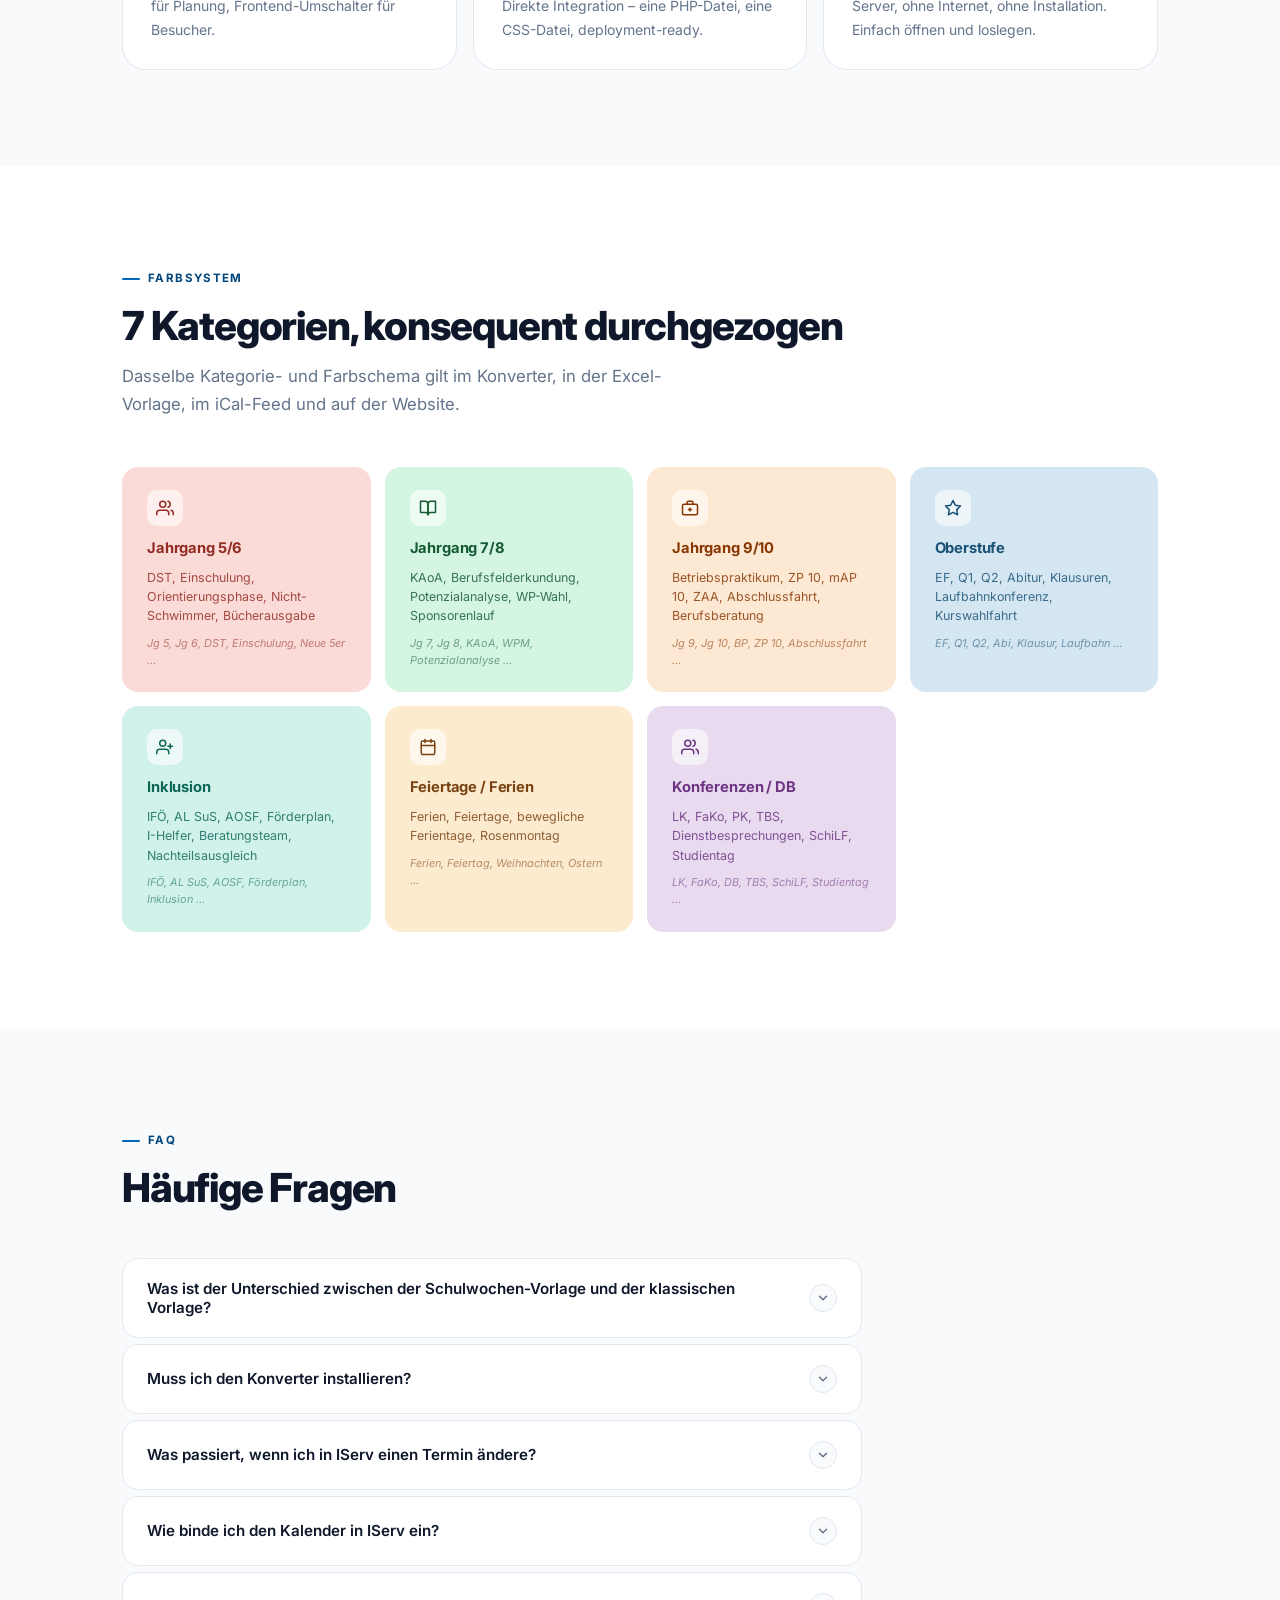
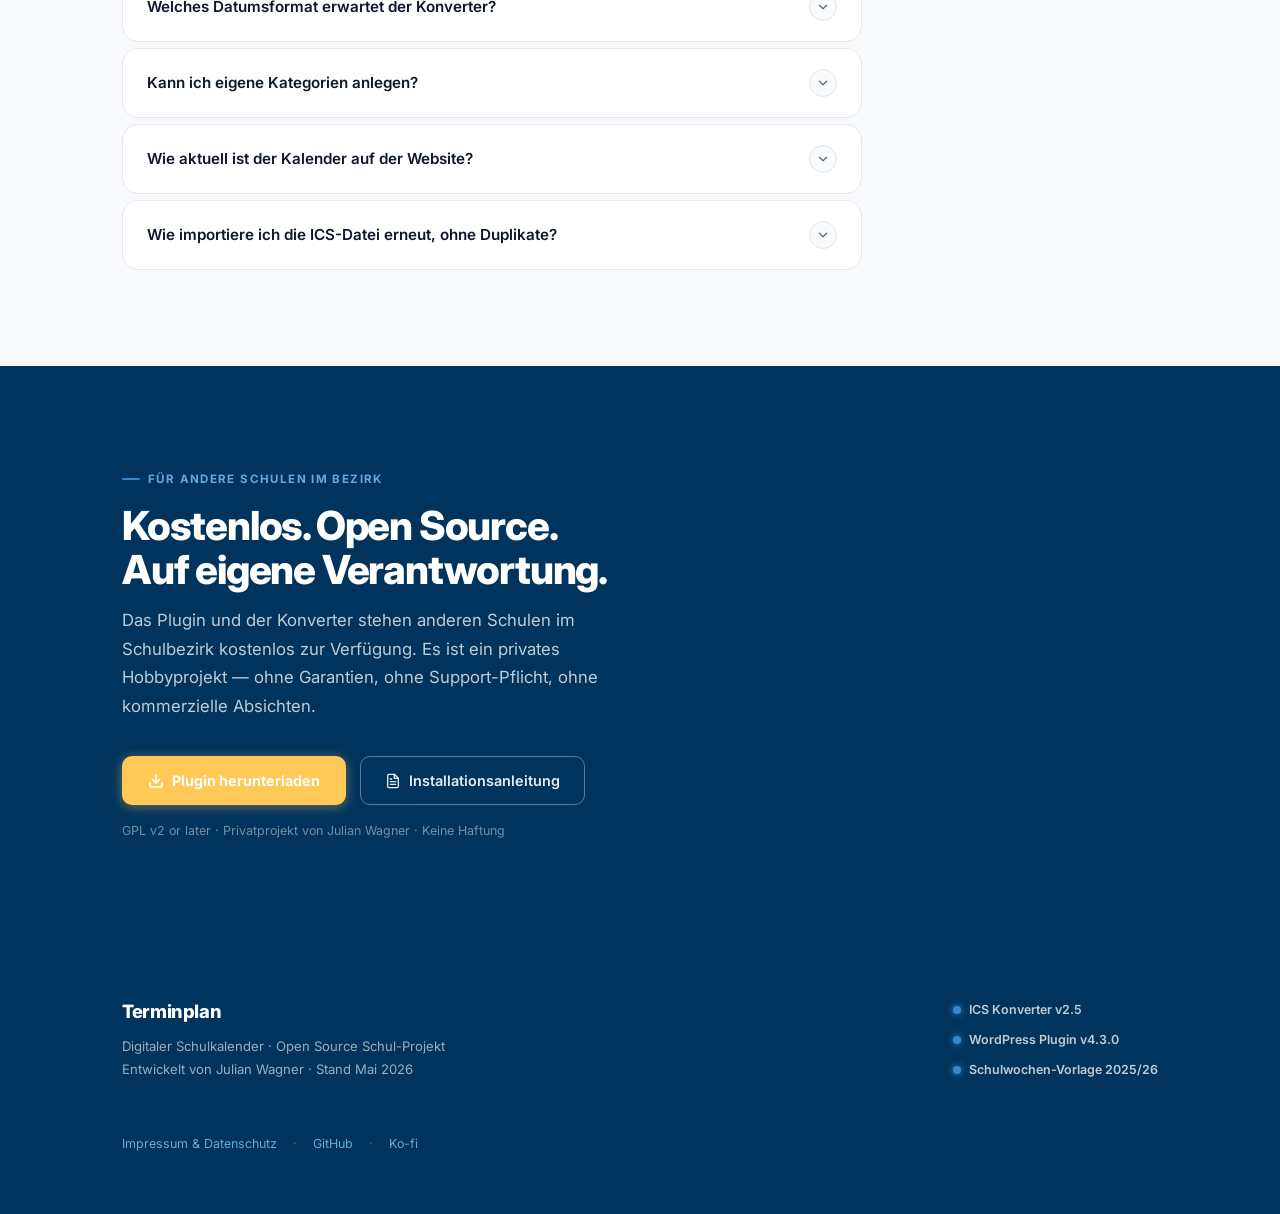
==== commit dbaa3cf2: "feat(plugin): v4.3.0 — UI redesign: single-row header, year view toggle, filter scrollbar, border-le" ====
--- a/website/index.html
+++ b/website/index.html
@@ -1019,7 +1019,7 @@
         <span>ICS Konverter</span>
       </div>
       <div class="hero-stat" role="listitem">
-        <strong>v4.0</strong>
+        <strong>v4.3</strong>
         <span>WordPress Plugin</span>
       </div>
       <div class="hero-stat" role="listitem">
@@ -1077,16 +1077,16 @@
         <div class="dl-card-icon amber" aria-hidden="true">
           <svg viewBox="0 0 24 24"><path d="M12 2L2 7l10 5 10-5-10-5z"/><path d="M2 17l10 5 10-5"/><path d="M2 12l10 5 10-5"/></svg>
         </div>
-        <div class="dl-card-badge amber">v4.0.0 · Mai 2026</div>
+        <div class="dl-card-badge amber">v4.3.0 · Mai 2026</div>
         <h3>WordPress Plugin</h3>
         <p>Zeigt den Schulkalender direkt aus dem IServ iCal-Feed auf der Schulwebsite an – automatisch aktuell, ohne manuelle Pflege.</p>
         <ul class="dl-features" aria-label="Features">
           <li><svg class="amber" viewBox="0 0 24 24" stroke-linecap="round" stroke-linejoin="round"><polyline points="20 6 9 17 4 12"/></svg>iCal-Feed direkt von IServ (keine manuelle Pflege)</li>
+          <li><svg class="amber" viewBox="0 0 24 24" stroke-linecap="round" stroke-linejoin="round"><polyline points="20 6 9 17 4 12"/></svg>Jahresansicht: Kalenderraster Sep–Jul auf einen Blick</li>
           <li><svg class="amber" viewBox="0 0 24 24" stroke-linecap="round" stroke-linejoin="round"><polyline points="20 6 9 17 4 12"/></svg>Stale-While-Revalidate Caching: keine Wartezeiten</li>
-          <li><svg class="amber" viewBox="0 0 24 24" stroke-linecap="round" stroke-linejoin="round"><polyline points="20 6 9 17 4 12"/></svg>WP-Cron: Hintergrund-Aktualisierung ohne Unterbrechung</li>
           <li><svg class="amber" viewBox="0 0 24 24" stroke-linecap="round" stroke-linejoin="round"><polyline points="20 6 9 17 4 12"/></svg>Kiosk-Modus für IServ „Eingebettet"-Option mit Token-Auth</li>
           <li><svg class="amber" viewBox="0 0 24 24" stroke-linecap="round" stroke-linejoin="round"><polyline points="20 6 9 17 4 12"/></svg>Änderungsbenachrichtigungen: farbig markierte neue Termine</li>
-          <li><svg class="amber" viewBox="0 0 24 24" stroke-linecap="round" stroke-linejoin="round"><polyline points="20 6 9 17 4 12"/></svg>PDF-Export: A4 Querformat mit professionellem Layout</li>
+          <li><svg class="amber" viewBox="0 0 24 24" stroke-linecap="round" stroke-linejoin="round"><polyline points="20 6 9 17 4 12"/></svg>PDF-Export mit Lade-Feedback, A4 Querformat professionell</li>
           <li><svg class="amber" viewBox="0 0 24 24" stroke-linecap="round" stroke-linejoin="round"><polyline points="20 6 9 17 4 12"/></svg>7 Kategorien inkl. Inklusion – Mehrere Schuljahres-Profile, Entwurf-Modus</li>
         </ul>
         <a class="btn-dl amber" href="download.html">
@@ -1658,7 +1658,7 @@
     </div>
     <div class="footer-versions" aria-label="Versionen">
       <div class="ver-pill"><span class="ver-dot" aria-hidden="true"></span> ICS Konverter v2.5</div>
-      <div class="ver-pill"><span class="ver-dot" aria-hidden="true"></span> WordPress Plugin v4.0.0</div>
+      <div class="ver-pill"><span class="ver-dot" aria-hidden="true"></span> WordPress Plugin v4.3.0</div>
       <div class="ver-pill"><span class="ver-dot" aria-hidden="true"></span> Schulwochen-Vorlage 2025/26</div>
     </div>
     <div class="footer-legal">
@@ -1699,5 +1699,14 @@
 document.querySelectorAll('.reveal').forEach(el => revealObserver.observe(el));
 </script>
 
+<script src='https://storage.ko-fi.com/cdn/scripts/overlay-widget.js'></script>
+<script>
+  kofiWidgetOverlay.draw('juwagn', {
+    'type': 'floating-chat',
+    'floating-chat.donateButton.text': 'Support me',
+    'floating-chat.donateButton.background-color': '#ffffff',
+    'floating-chat.donateButton.text-color': '#323842'
+  });
+</script>
 </body>
 </html>
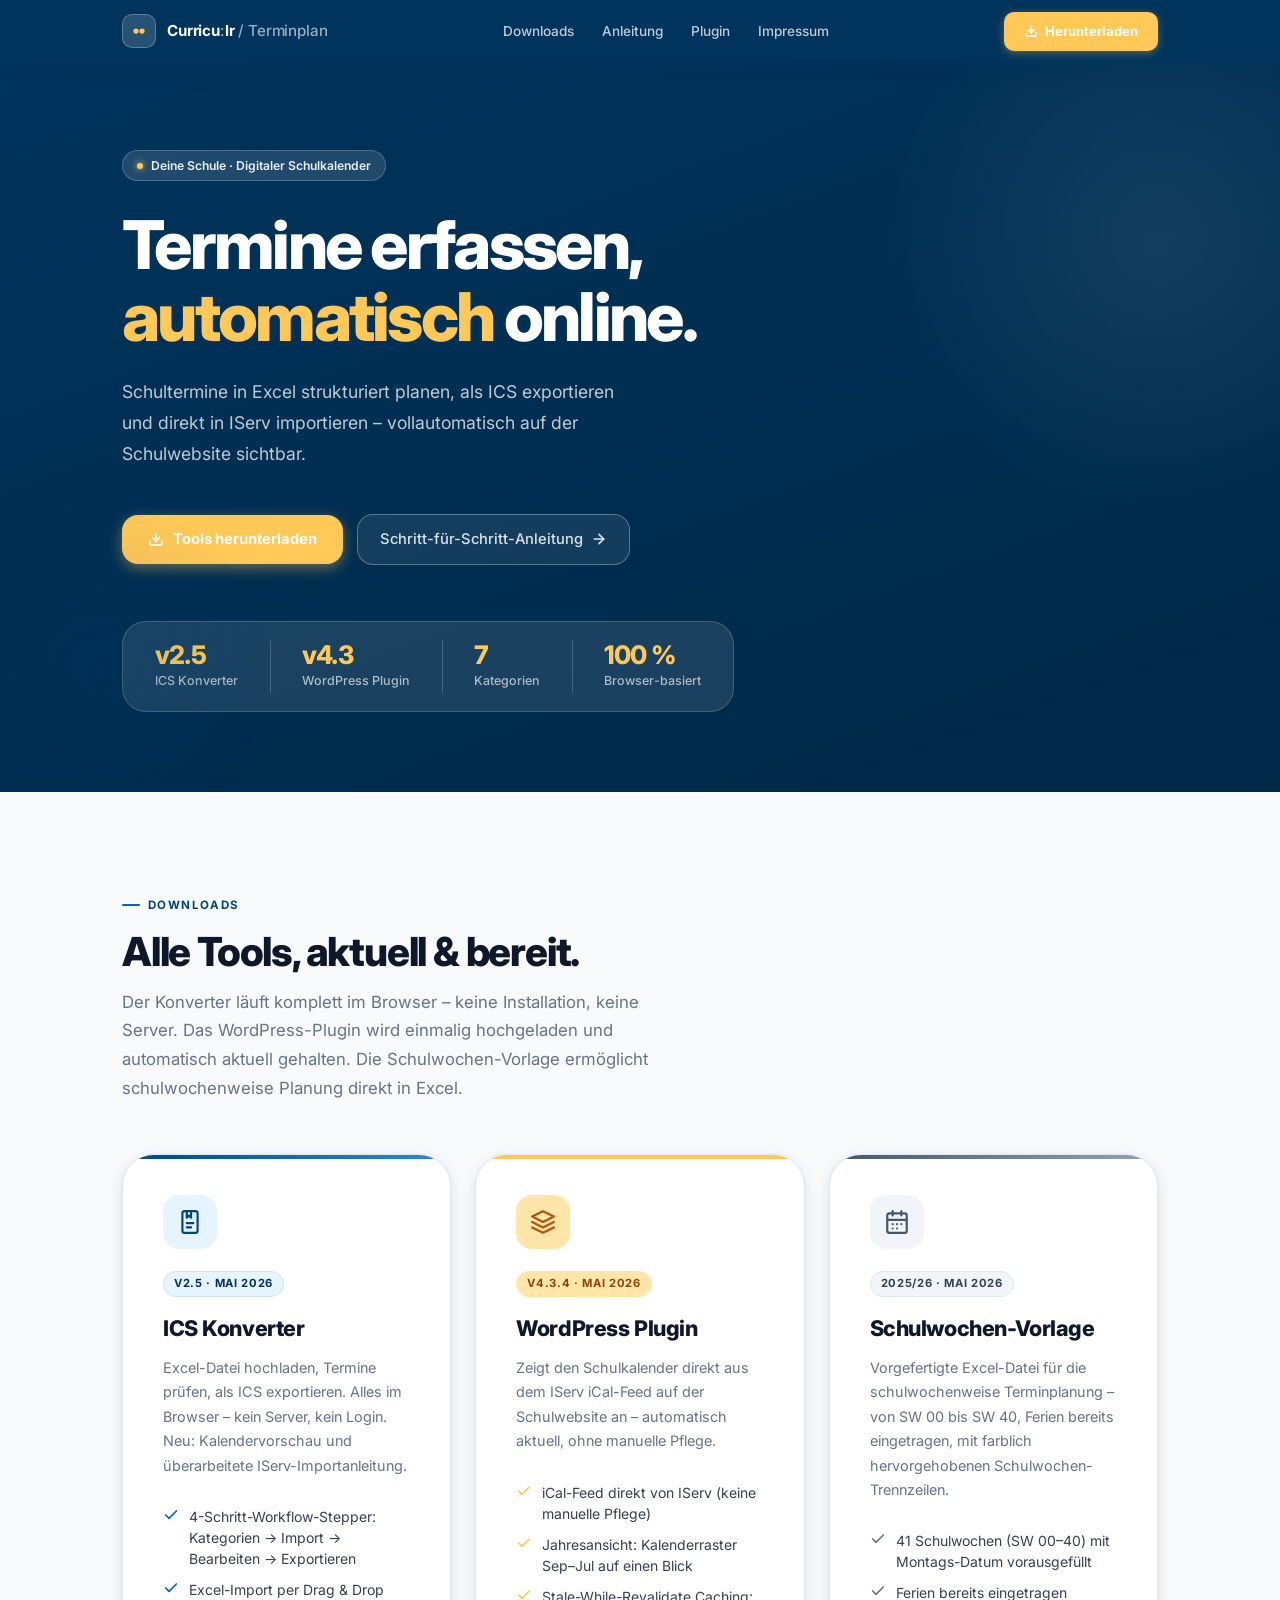
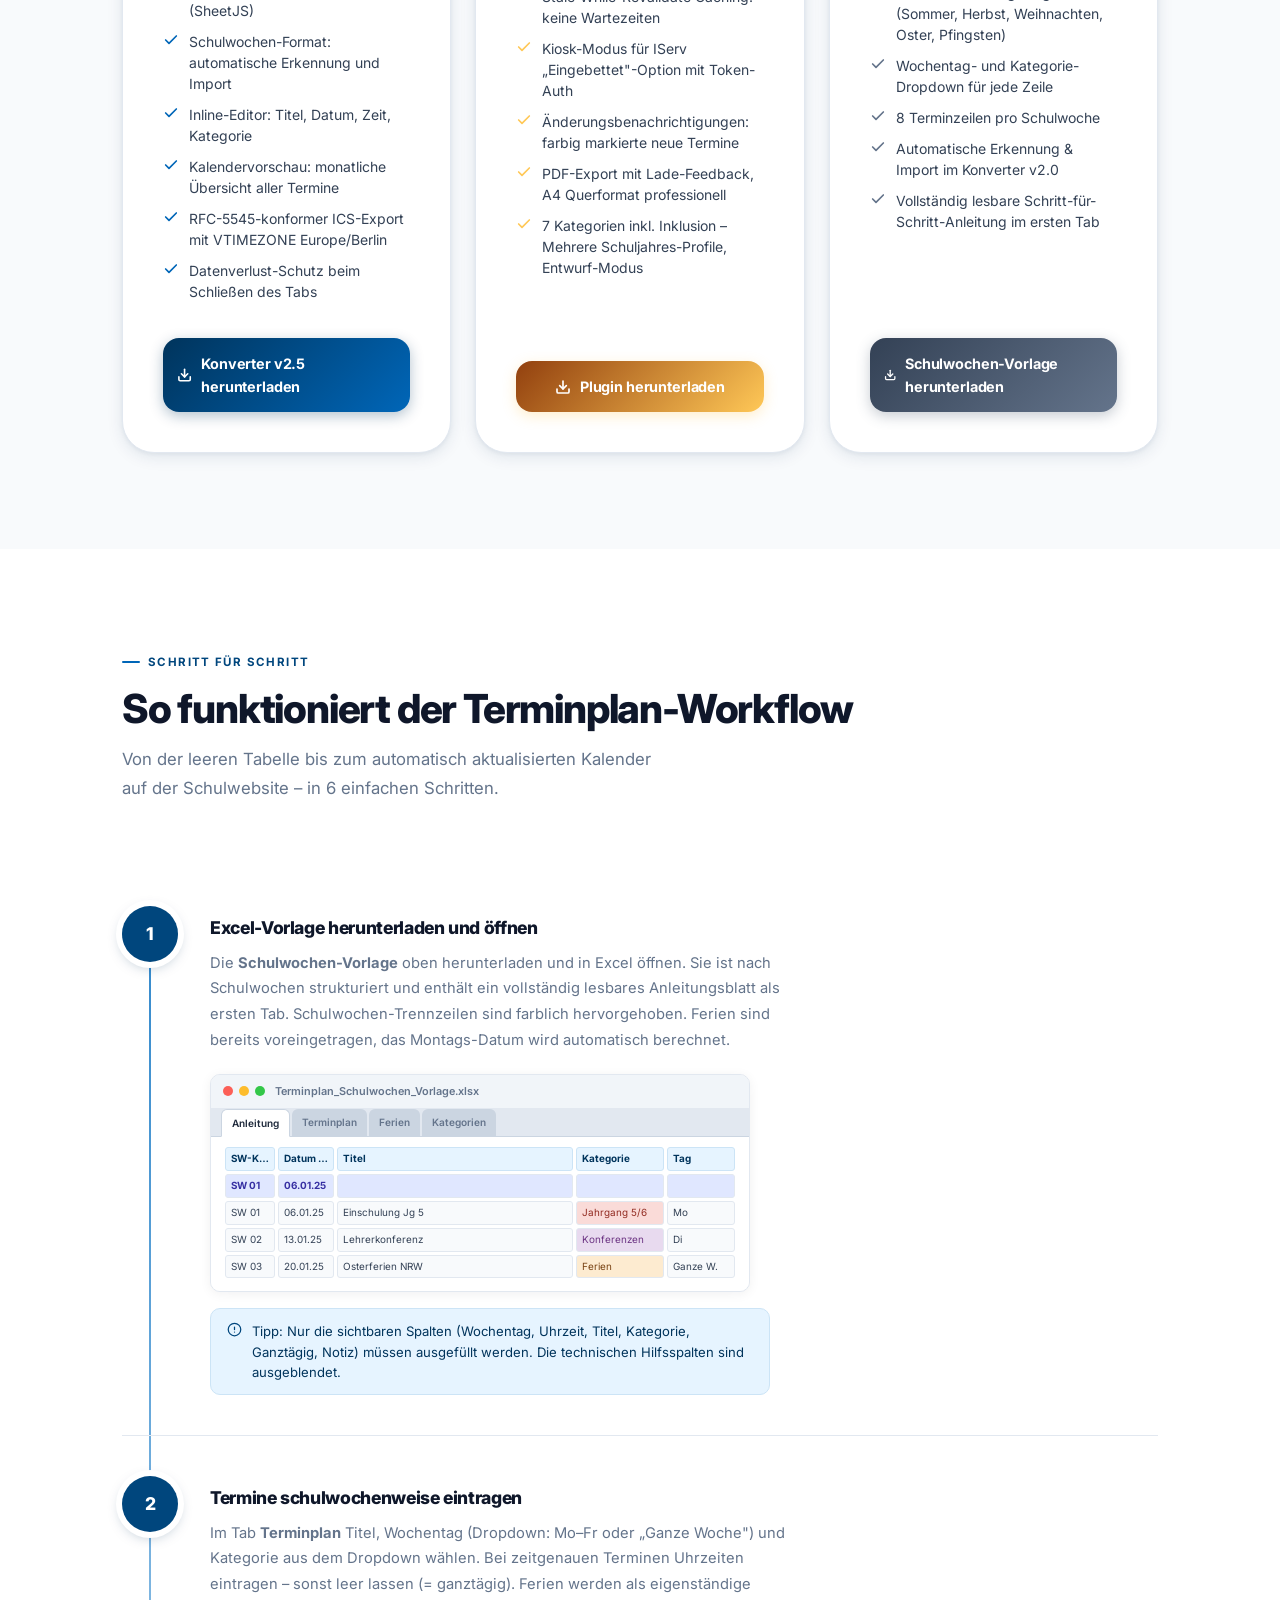
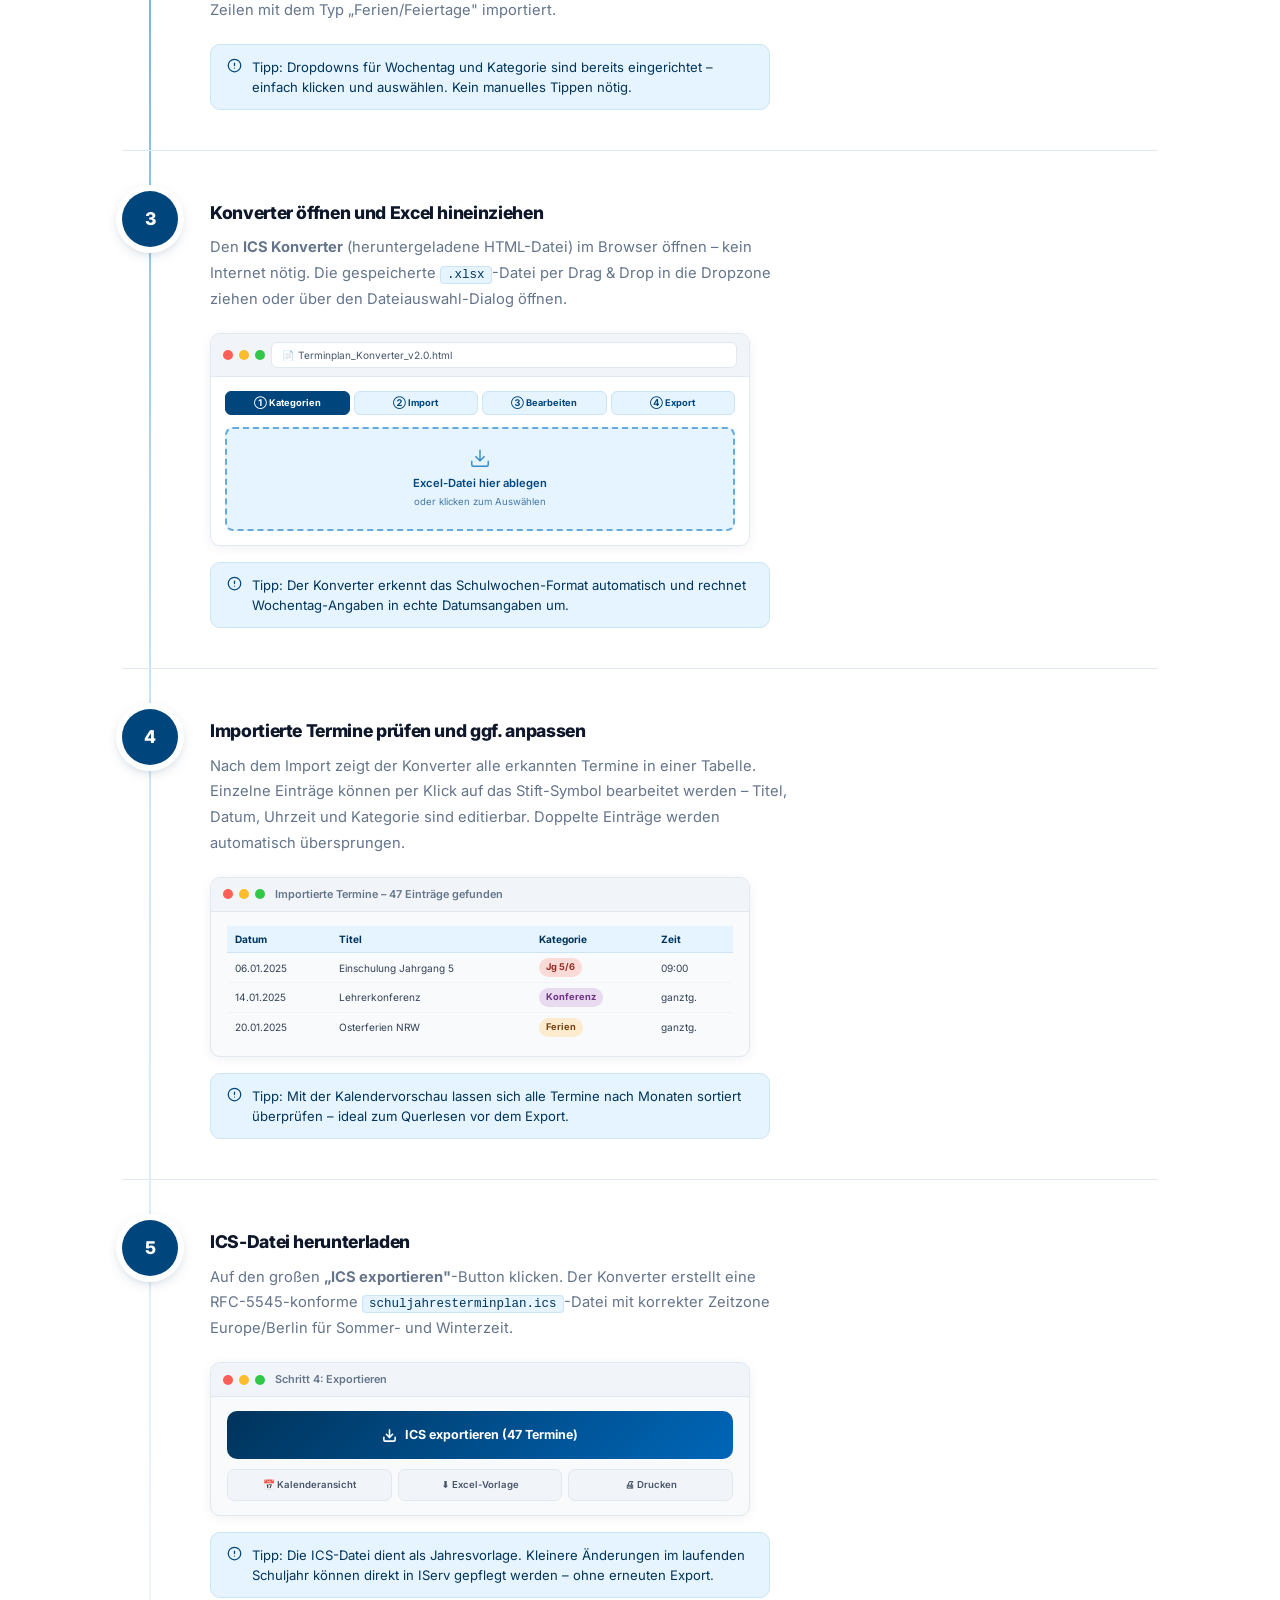
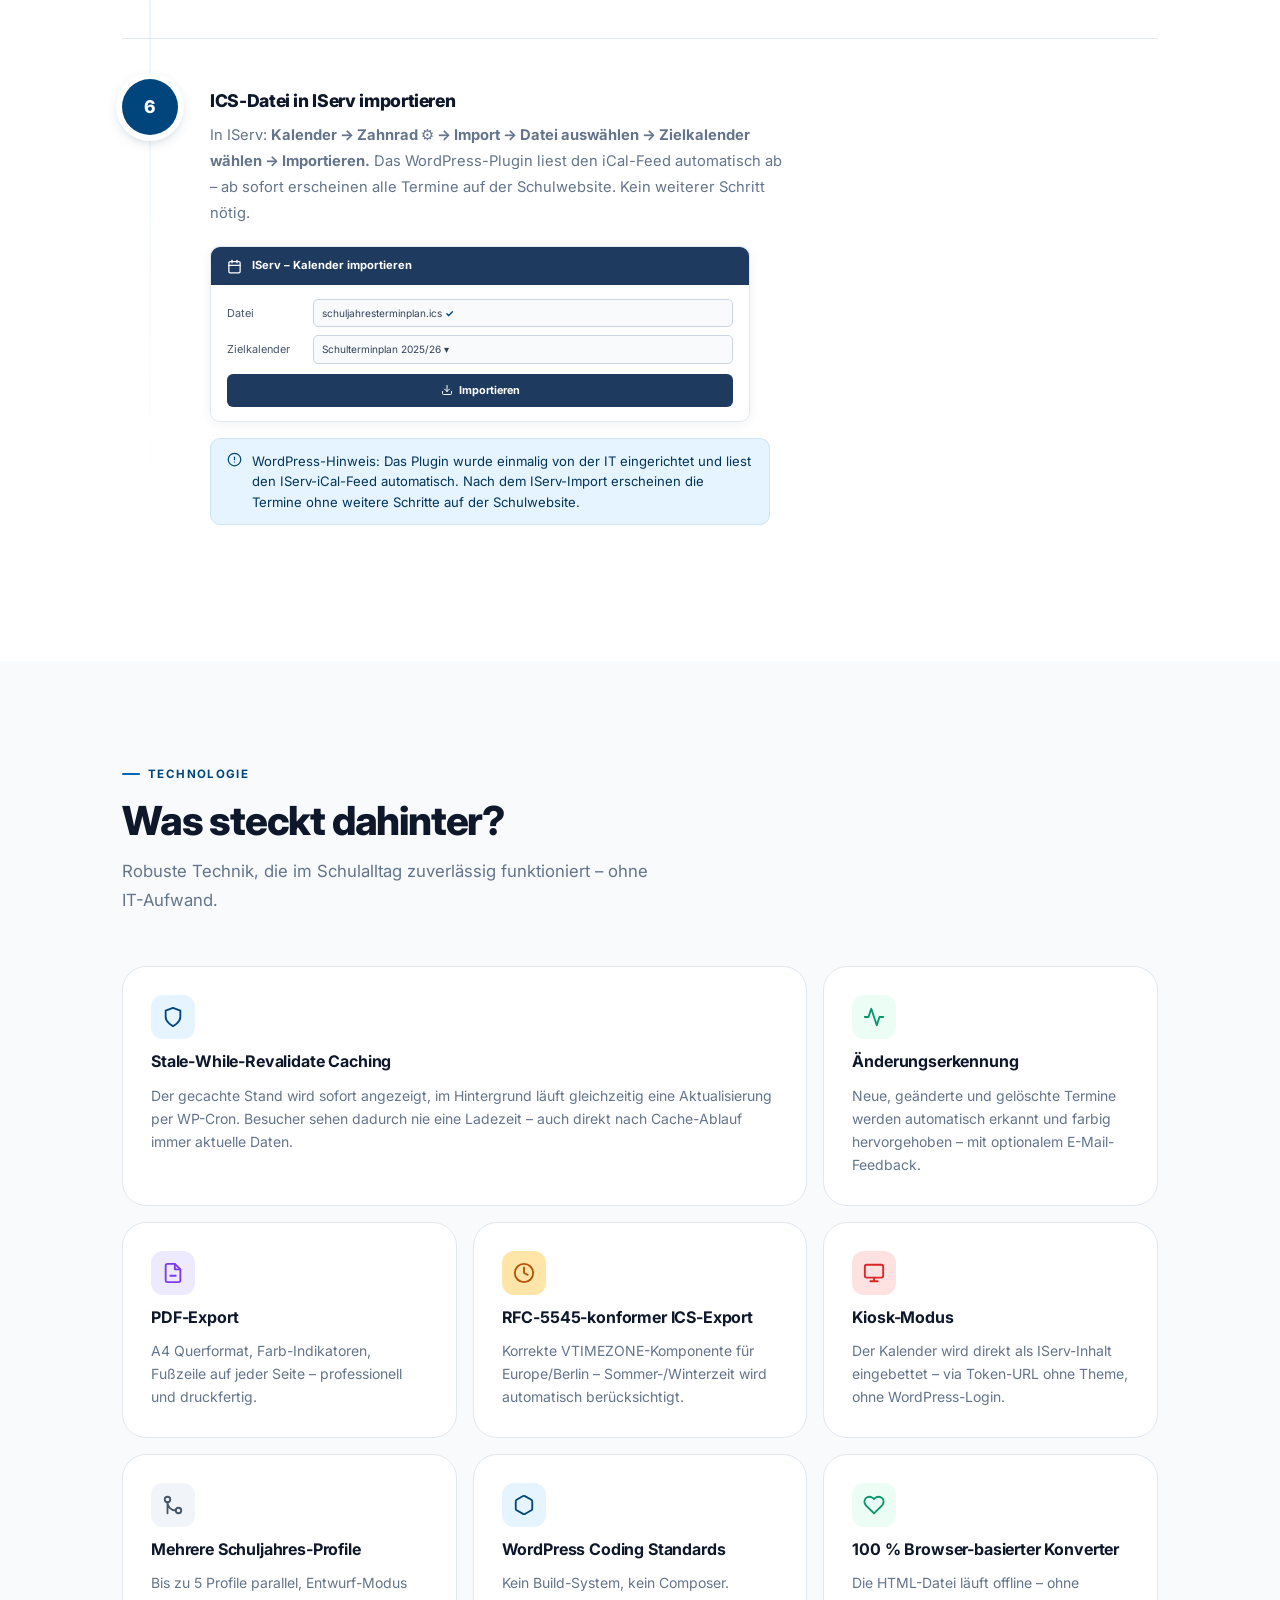
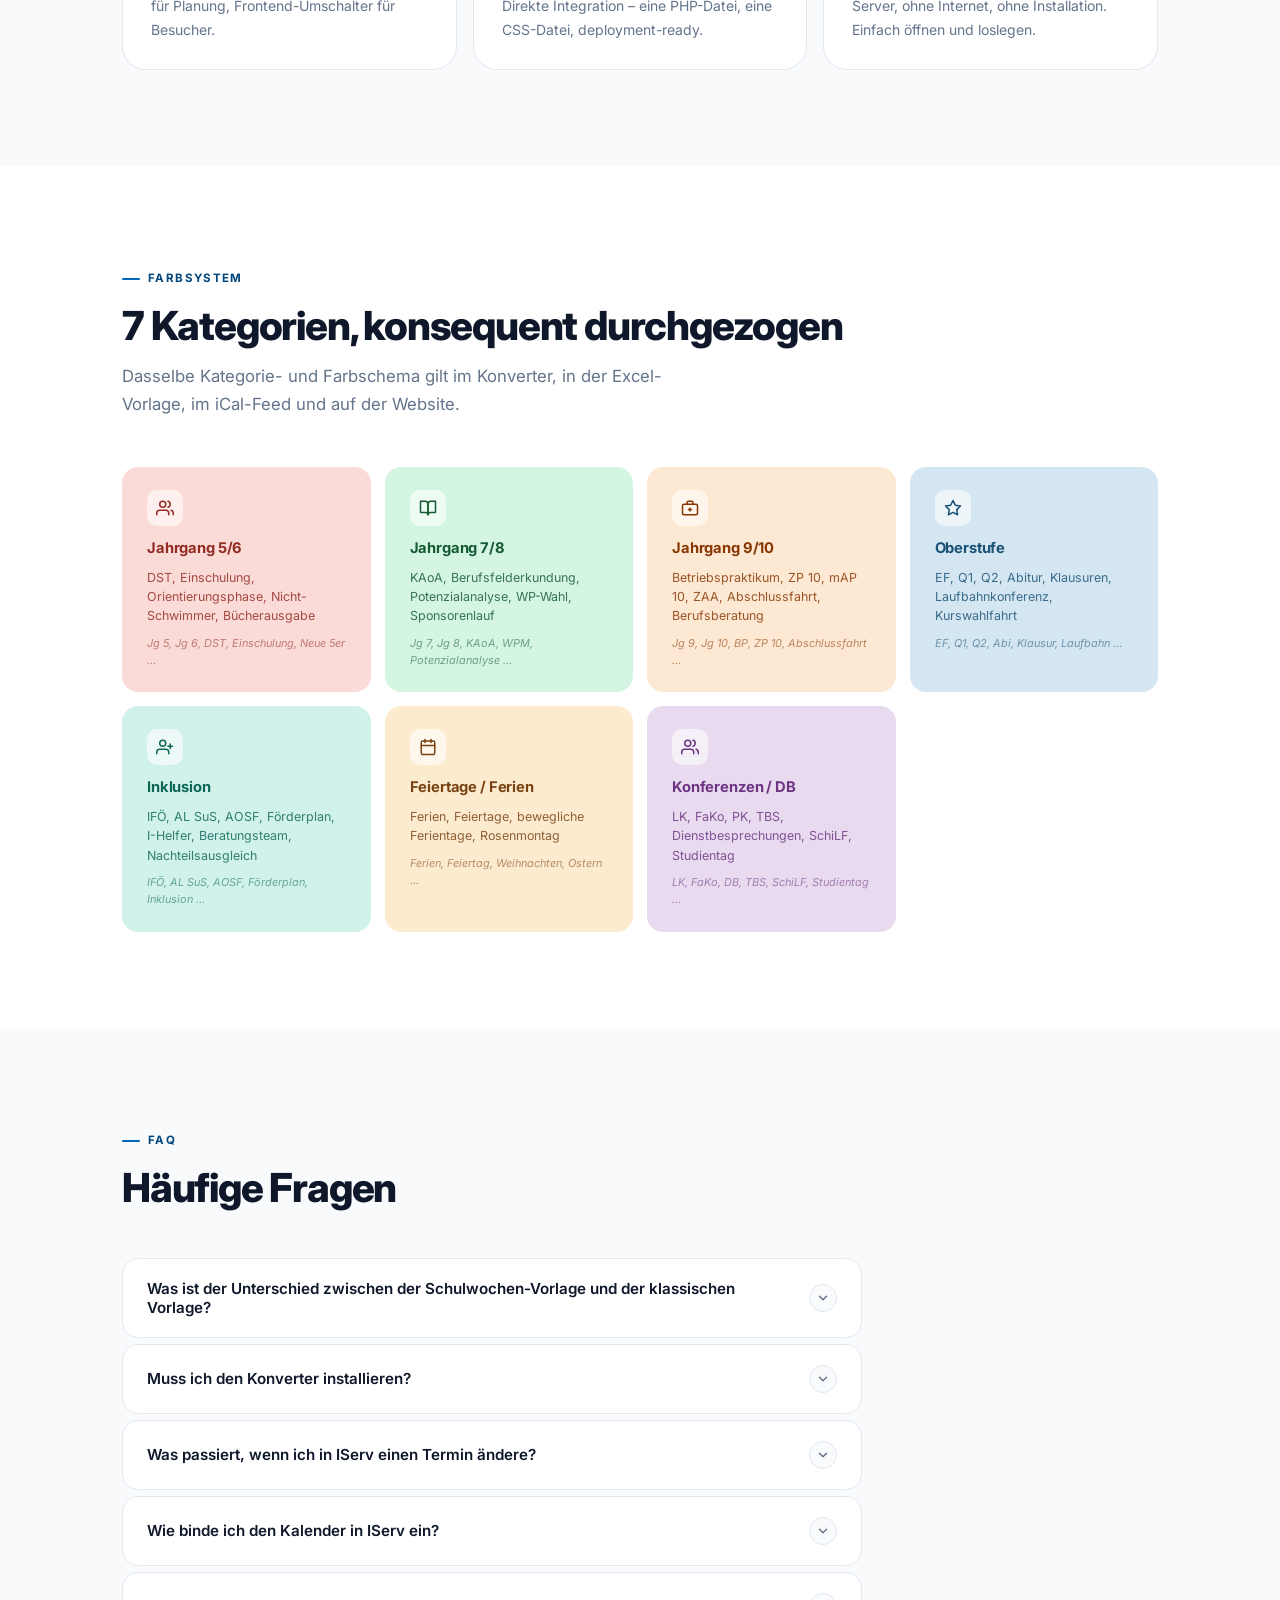
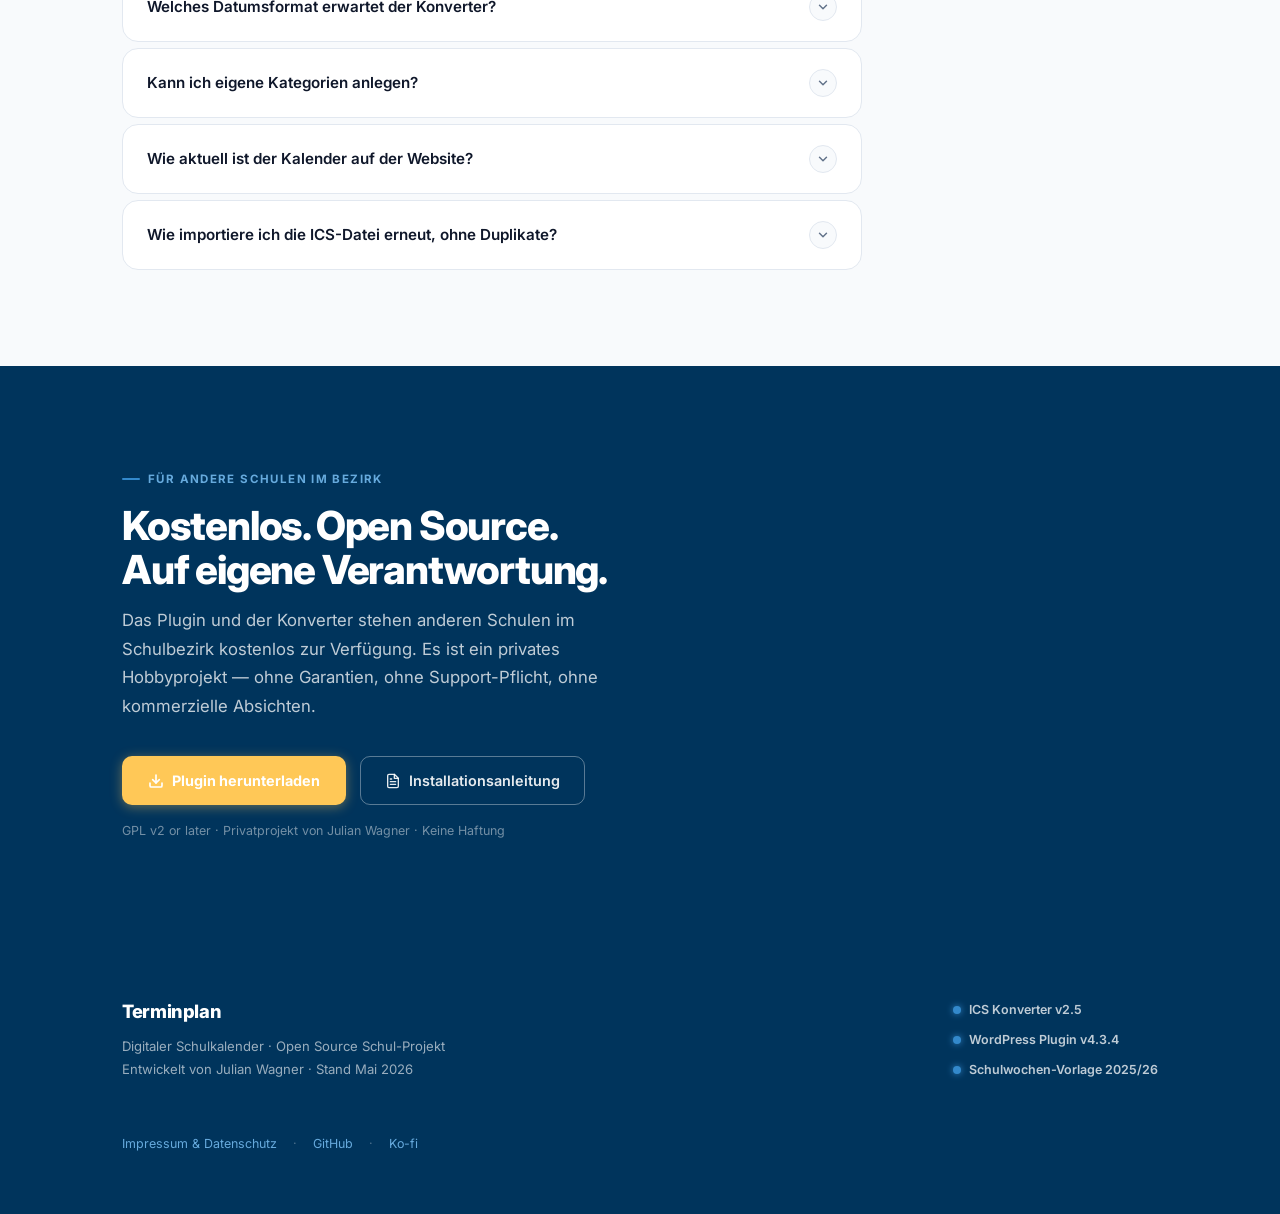
==== commit b943ba4f: "docs: bump README + website to v4.3.4 - README: Version 4.3.0 → 4.3.4, Changelog-Einträge 4.3.1–4.3." ====
--- a/website/index.html
+++ b/website/index.html
@@ -1077,7 +1077,7 @@
         <div class="dl-card-icon amber" aria-hidden="true">
           <svg viewBox="0 0 24 24"><path d="M12 2L2 7l10 5 10-5-10-5z"/><path d="M2 17l10 5 10-5"/><path d="M2 12l10 5 10-5"/></svg>
         </div>
-        <div class="dl-card-badge amber">v4.3.0 · Mai 2026</div>
+        <div class="dl-card-badge amber">v4.3.4 · Mai 2026</div>
         <h3>WordPress Plugin</h3>
         <p>Zeigt den Schulkalender direkt aus dem IServ iCal-Feed auf der Schulwebsite an – automatisch aktuell, ohne manuelle Pflege.</p>
         <ul class="dl-features" aria-label="Features">
@@ -1658,7 +1658,7 @@
     </div>
     <div class="footer-versions" aria-label="Versionen">
       <div class="ver-pill"><span class="ver-dot" aria-hidden="true"></span> ICS Konverter v2.5</div>
-      <div class="ver-pill"><span class="ver-dot" aria-hidden="true"></span> WordPress Plugin v4.3.0</div>
+      <div class="ver-pill"><span class="ver-dot" aria-hidden="true"></span> WordPress Plugin v4.3.4</div>
       <div class="ver-pill"><span class="ver-dot" aria-hidden="true"></span> Schulwochen-Vorlage 2025/26</div>
     </div>
     <div class="footer-legal">
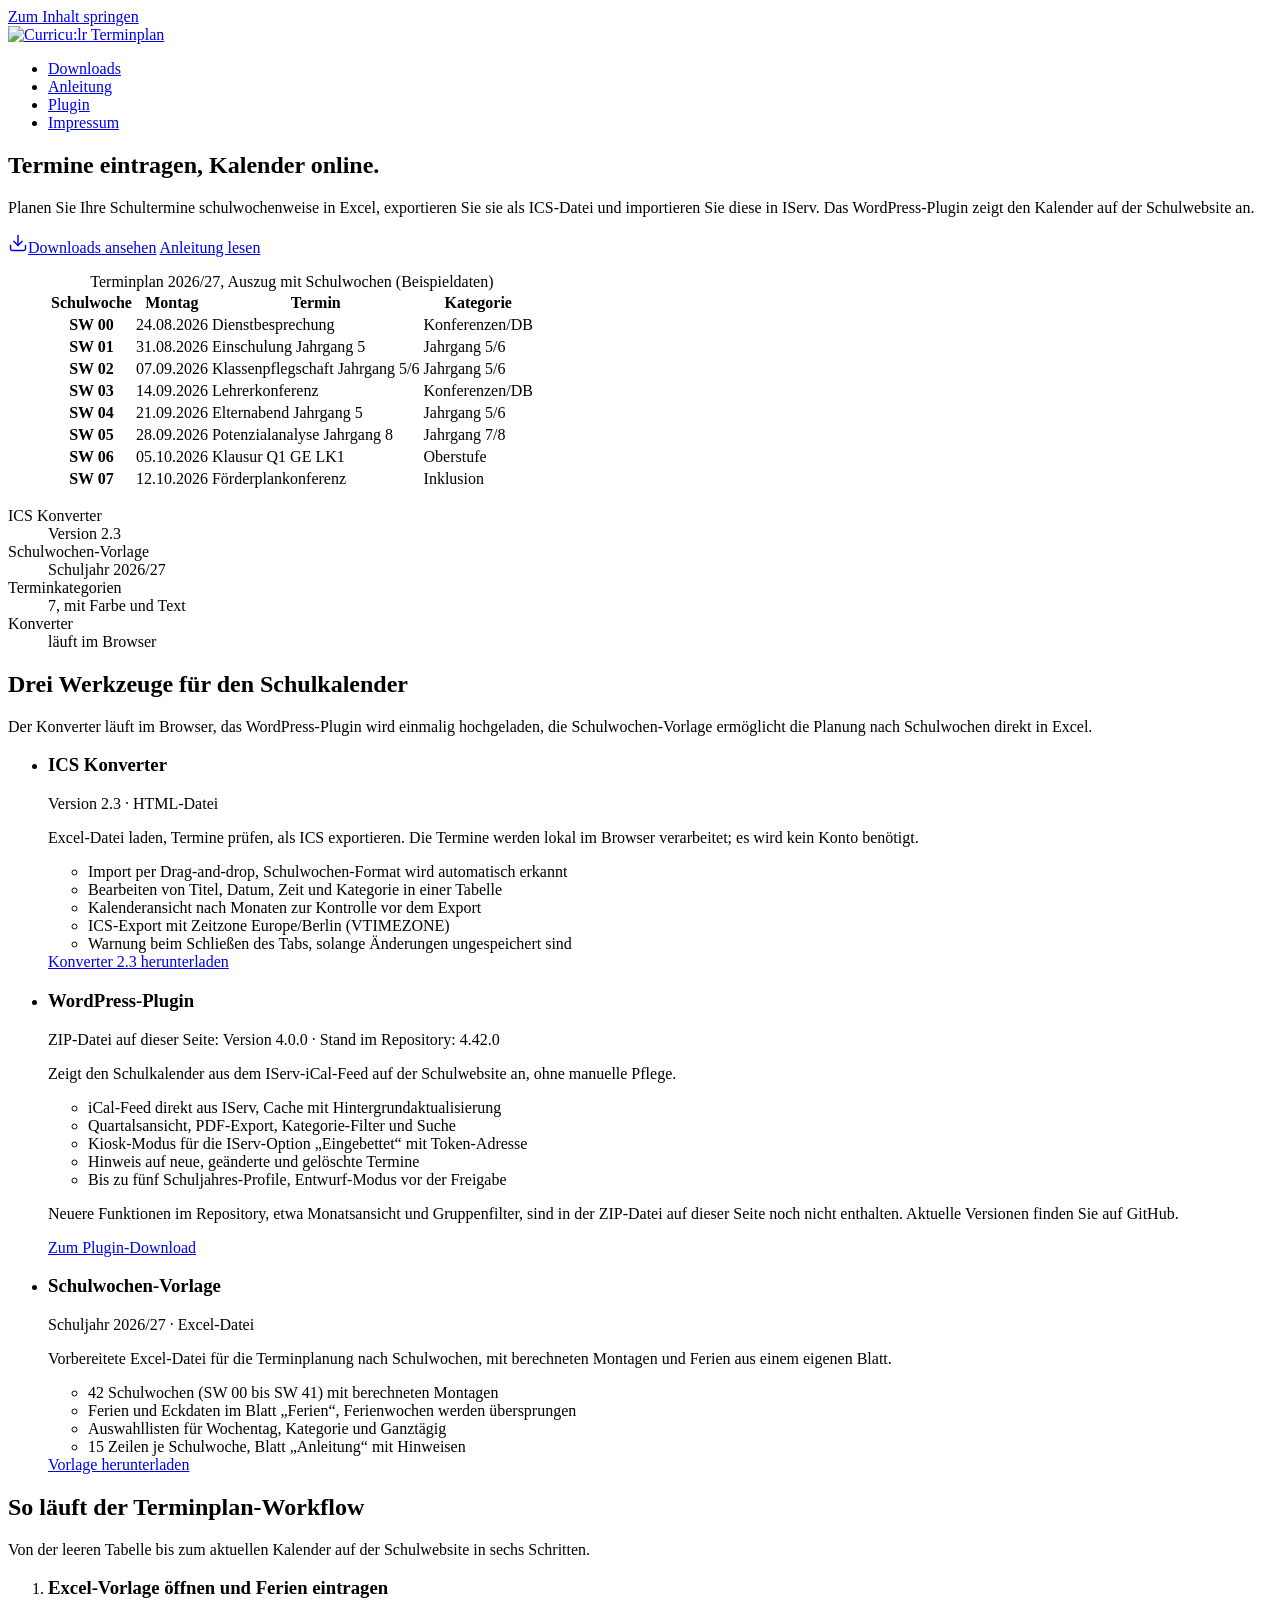
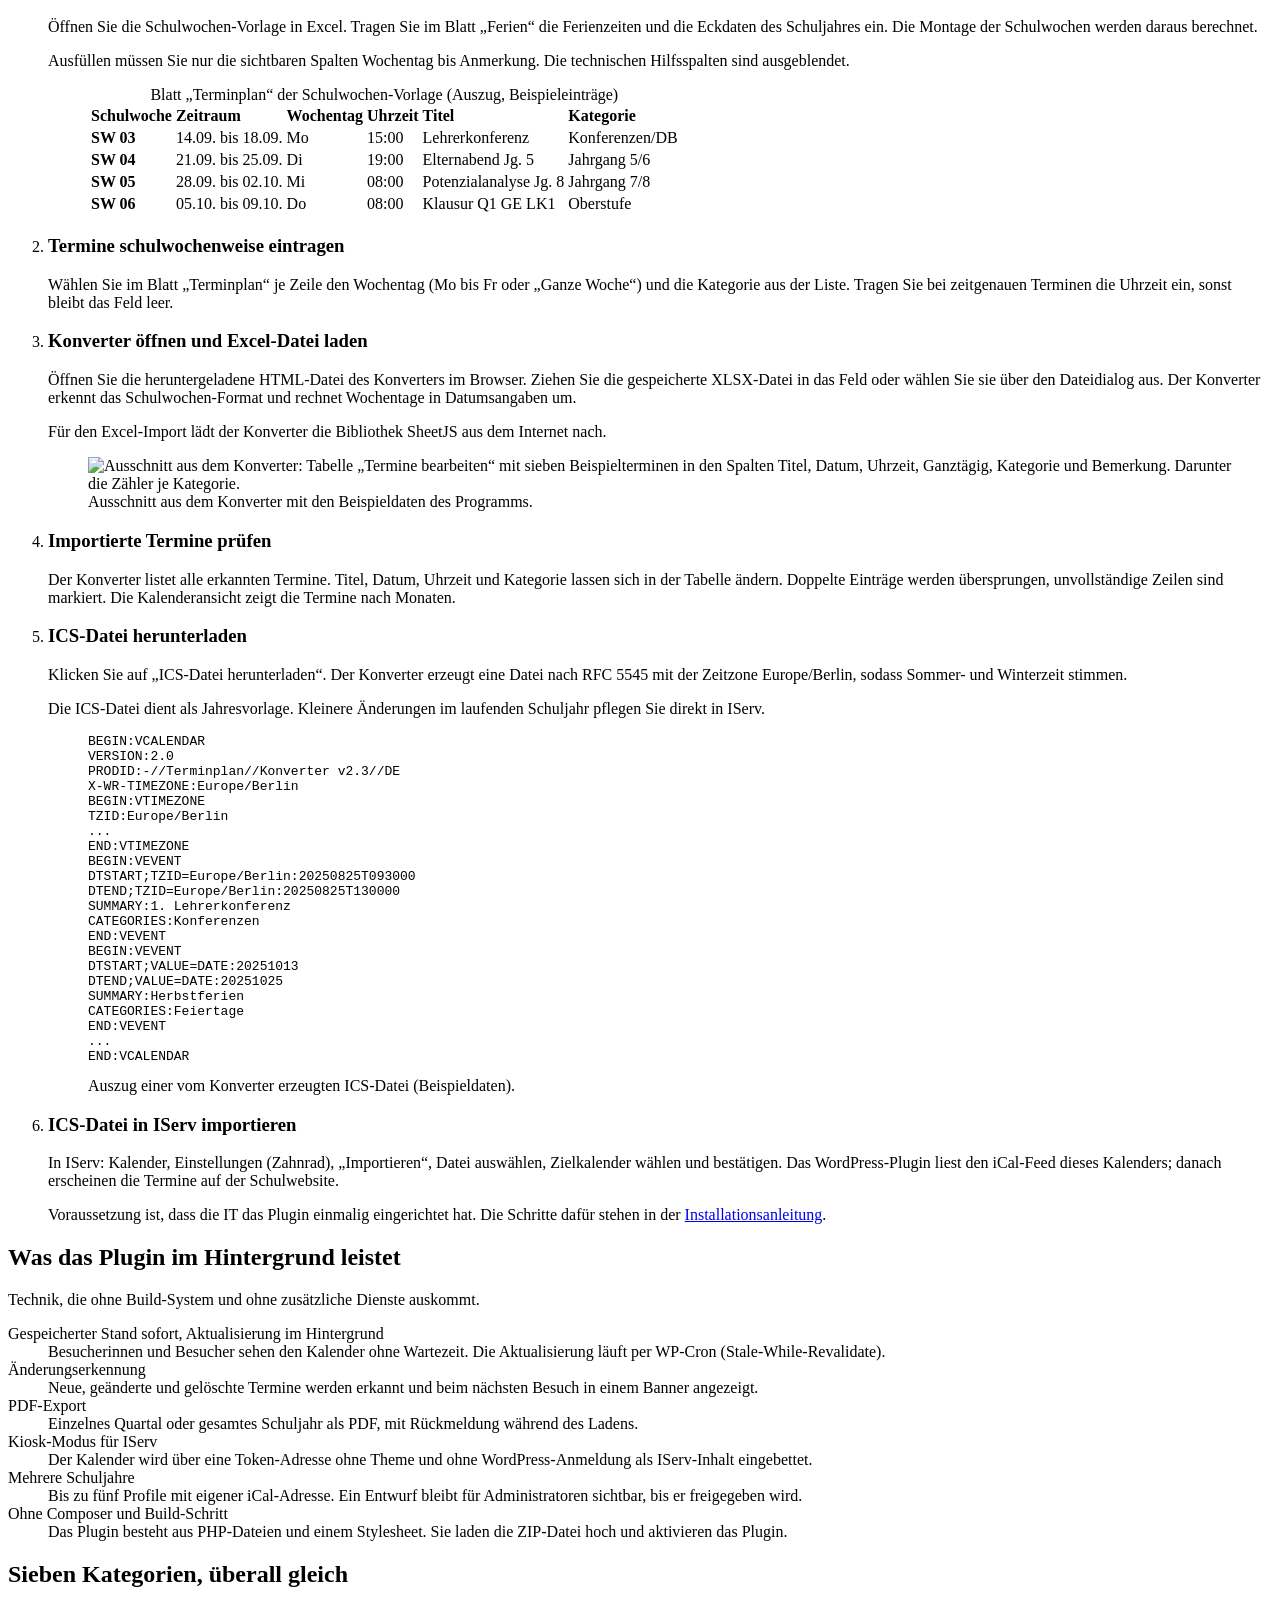
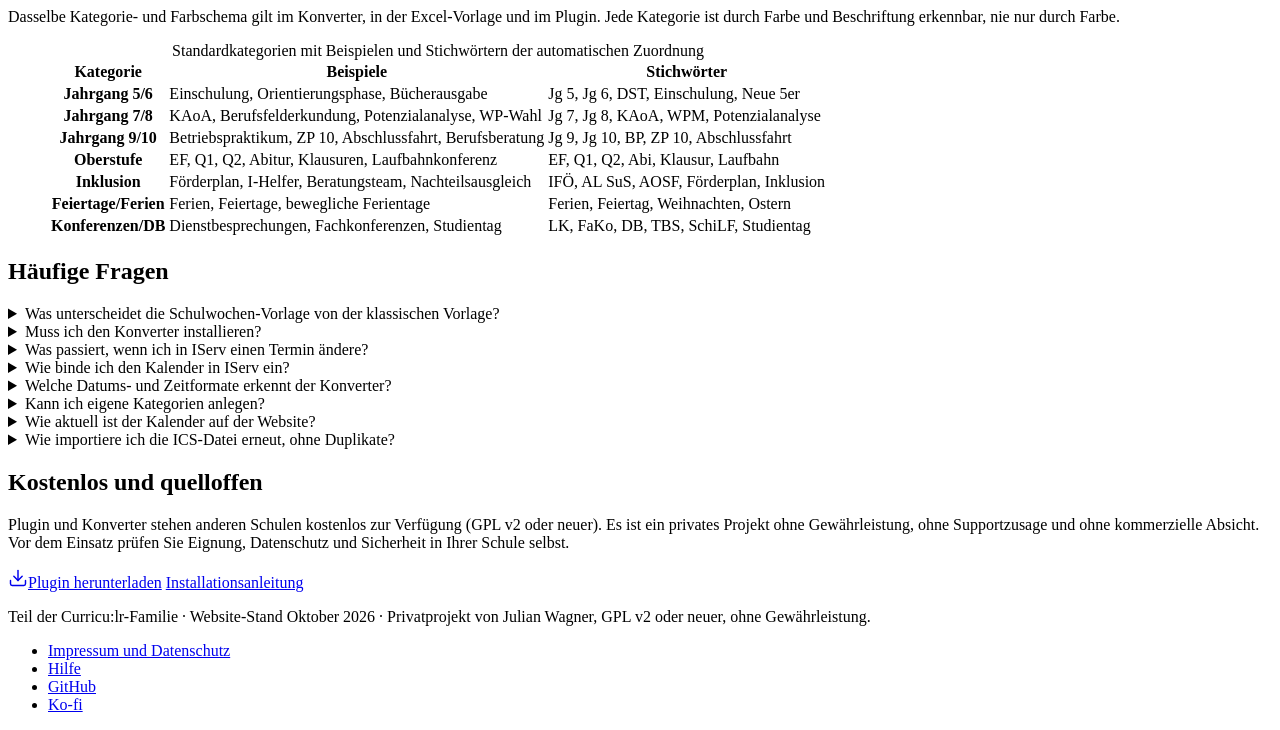
==== commit e5cd3218: "fix(website): Seiten neu aufgebaut, Texte geprüft, Ko-fi-Widget entfernt Anrede Sie, Versionsangaben" ====
--- a/website/index.html
+++ b/website/index.html
@@ -2,1711 +2,289 @@
 <html lang="de">
 <head>
 <meta charset="UTF-8">
-<meta name="viewport" content="width=device-width, initial-scale=1.0">
-<title>Terminplan – Digitaler Schulkalender</title>
-<link rel="preconnect" href="https://fonts.googleapis.com">
-<link rel="preconnect" href="https://fonts.gstatic.com" crossorigin>
-<link href="https://fonts.googleapis.com/css2?family=Inter:wght@400;500;600;700;800&display=swap" rel="stylesheet">
-<style>
-/* ── DESIGN TOKENS ───────────────────────────────────────── */
-:root {
-  --primary-900: #00345C; --primary-800: #003F6E; --primary-700: #00467D;
-  --primary-600: #005499; --primary-500: #0066B8; --primary-400: #3389CC;
-  --primary-300: #66AADD; --primary-200: #99CAEE; --primary-100: #CCE4F6;
-  --primary-50:  #E6F4FF;
-  --accent-warn: #FFC857; --accent-warn-light: #FFE5A8;
-
-  --emerald-600: #059669;
-  --emerald-500: #10b981;
-  --emerald-400: #34d399;
-  --emerald-100: #d1fae5;
-  --emerald-50:  #ecfdf5;
-
-  --slate-900: #0f172a;
-  --slate-800: #1e293b;
-  --slate-700: #334155;
-  --slate-600: #475569;
-  --slate-500: #64748b;
-  --slate-400: #94a3b8;
-  --slate-300: #cbd5e1;
-  --slate-200: #e2e8f0;
-  --slate-100: #f1f5f9;
-  --slate-50:  #f8fafc;
-
-  /* Kategorie-Farben (unveränderlich) */
-  --cat-k-bg: #fadbd8; --cat-k-fg: #922b21;
-  --cat-p-bg: #d5f5e3; --cat-p-fg: #145a32;
-  --cat-j-bg: #fde8d3; --cat-j-fg: #873600;
-  --cat-f-bg: #d4e6f1; --cat-f-fg: #1a5276;
-  --cat-e-bg: #d1f2eb; --cat-e-fg: #0e6655;
-  --cat-r-bg: #fdebd0; --cat-r-fg: #784212;
-  --cat-s-bg: #e8daef; --cat-s-fg: #6c3483;
-
-  --ink:     var(--slate-900);
-  --ink-2:   var(--slate-700);
-  --ink-3:   var(--slate-500);
-  --ink-4:   var(--slate-400);
-  --line:    var(--slate-200);
-  --bg:      var(--slate-50);
-  --surface: #ffffff;
-
-  --r-sm: 10px;
-  --r-md: 16px;
-  --r-lg: 24px;
-  --r-xl: 32px;
-
-  --shadow-sm: 0 1px 3px rgba(0,52,92,.06), 0 1px 2px rgba(0,52,92,.04);
-  --shadow-md: 0 4px 16px rgba(0,52,92,.10), 0 1px 4px rgba(0,52,92,.06);
-  --shadow-lg: 0 16px 48px rgba(0,52,92,.12), 0 4px 16px rgba(0,52,92,.07);
-
-  --font-display: 'Inter', system-ui, sans-serif;
-  --font-body:    'Inter', system-ui, sans-serif;
-
-  --max-w: 1100px;
-  --gap:   96px;
-}
-
-*, *::before, *::after { box-sizing: border-box; margin: 0; padding: 0; }
-html { scroll-behavior: smooth; }
-
-body {
-  font-family: var(--font-body);
-  background: var(--bg);
-  color: var(--ink);
-  line-height: 1.6;
-  -webkit-font-smoothing: antialiased;
-}
-
-.container {
-  max-width: var(--max-w);
-  margin: 0 auto;
-  padding: 0 32px;
-}
-@media (max-width: 640px) { .container { padding: 0 18px; } }
-
-section { padding: var(--gap) 0; }
-
-.eyebrow {
-  display: inline-flex;
-  align-items: center;
-  gap: 8px;
-  font-size: .72rem;
-  font-weight: 700;
-  letter-spacing: .12em;
-  text-transform: uppercase;
-  color: var(--primary-700);
-  margin-bottom: 16px;
-}
-.eyebrow::before {
-  content: '';
-  width: 18px; height: 2px;
-  background: var(--primary-500);
-  border-radius: 2px;
-  flex-shrink: 0;
-}
-
-h2.section-title {
-  font-family: var(--font-display);
-  font-size: clamp(1.8rem, 4vw, 2.5rem);
-  font-weight: 800;
-  color: var(--ink);
-  line-height: 1.1;
-  letter-spacing: -.03em;
-}
-
-.section-sub {
-  margin-top: 14px;
-  font-size: 1.05rem;
-  color: var(--ink-3);
-  max-width: 540px;
-  line-height: 1.7;
-}
-
-/* ── NAVIGATION ──────────────────────────────────────────── */
-.nav {
-  position: sticky; top: 0; z-index: 100;
-  background: var(--primary-900);
-  box-shadow: 0 2px 16px rgba(0,52,92,.3);
-}
-.nav-inner {
-  max-width: var(--max-w);
-  margin: 0 auto;
-  padding: 0 32px;
-  height: 62px;
-  display: flex;
-  align-items: center;
-  justify-content: space-between;
-  gap: 20px;
-}
-.nav-logo {
-  display: flex; align-items: center; gap: 11px;
-  text-decoration: none;
-}
-.nav-logo-mark {
-  width: 34px; height: 34px;
-  background: rgba(255,255,255,.15);
-  border-radius: 10px;
-  display: flex; align-items: center; justify-content: center;
-  border: 1.5px solid rgba(255,255,255,.25);
-}
-.nav-logo-mark svg { width: 18px; height: 18px; }
-.nav-logo-text {
-  font-weight: 700; font-size: .95rem; color: #fff;
-  letter-spacing: -.01em;
-}
-.nav-logo-text span { color: rgba(255,255,255,.6); font-weight: 500; }
-.nav-logo-colon { color: #FFC857; font-weight: 800; }
-
-.nav-links {
-  display: flex; gap: 28px; list-style: none;
-}
-.nav-links a {
-  font-size: .85rem; font-weight: 500; color: rgba(255,255,255,.75);
-  text-decoration: none; transition: color .15s;
-}
-.nav-links a:hover { color: #fff; }
-
-.nav-cta {
-  background: var(--accent-warn);
-  color: #fff;
-  font-size: .82rem; font-weight: 700;
-  padding: 9px 20px;
-  border-radius: var(--r-sm);
-  text-decoration: none;
-  transition: opacity .15s, transform .1s;
-  display: flex; align-items: center; gap: 7px;
-  box-shadow: 0 2px 8px rgba(255,200,87,.35);
-}
-.nav-cta:hover { opacity: .9; transform: translateY(-1px); }
-
-@media (max-width: 640px) {
-  .nav-links { display: none; }
-  .nav-inner { padding: 0 18px; }
-}
-
-/* ── HERO ────────────────────────────────────────────────── */
-.hero {
-  padding: 88px 0 80px;
-  background: linear-gradient(160deg, var(--primary-900) 0%, #002847 100%);
-  position: relative;
-  overflow: hidden;
-}
-.hero::before {
-  content: '';
-  position: absolute;
-  top: -120px; right: -180px;
-  width: 600px; height: 600px;
-  background: radial-gradient(circle at center,
-    rgba(255,255,255,.08) 0%,
-    transparent 65%);
-  pointer-events: none;
-}
-.hero::after {
-  content: '';
-  position: absolute;
-  bottom: -80px; left: -100px;
-  width: 400px; height: 400px;
-  background: radial-gradient(circle at center,
-    rgba(0,70,125,.12) 0%,
-    transparent 60%);
-  pointer-events: none;
-}
-
-.hero-badge {
-  display: inline-flex; align-items: center; gap: 8px;
-  background: rgba(255,255,255,.12);
-  border: 1px solid rgba(255,255,255,.2);
-  color: rgba(255,255,255,.9);
-  font-size: .76rem; font-weight: 600;
-  padding: 5px 14px; border-radius: 100px;
-  margin-bottom: 28px;
-}
-.hero-badge-dot {
-  width: 6px; height: 6px;
-  background: var(--accent-warn);
-  border-radius: 50%;
-  box-shadow: 0 0 6px var(--accent-warn);
-  animation: pulse 2s ease-in-out infinite;
-}
-@keyframes pulse {
-  0%, 100% { opacity: 1; }
-  50% { opacity: .5; }
-}
-
-.hero h1 {
-  font-family: var(--font-display);
-  font-size: clamp(2.6rem, 6vw, 4.2rem);
-  font-weight: 800;
-  line-height: 1.07;
-  letter-spacing: -.04em;
-  color: #fff;
-  max-width: 760px;
-  margin-bottom: 24px;
-}
-.hero h1 em {
-  font-style: normal;
-  color: var(--accent-warn);
-}
-
-.hero-sub {
-  font-size: 1.1rem;
-  color: rgba(255,255,255,.75);
-  max-width: 520px;
-  line-height: 1.75;
-  margin-bottom: 44px;
-}
-
-.hero-actions {
-  display: flex; gap: 14px; flex-wrap: wrap; align-items: center;
-  margin-bottom: 56px;
-}
-
-.btn-primary {
-  display: inline-flex; align-items: center; gap: 9px;
-  background: var(--accent-warn);
-  color: #fff;
-  font-family: var(--font-body); font-size: .92rem; font-weight: 700;
-  padding: 13px 26px;
-  border-radius: var(--r-md);
-  text-decoration: none;
-  transition: opacity .15s, transform .1s, box-shadow .15s;
-  box-shadow: 0 4px 14px rgba(255,200,87,.4);
-  cursor: pointer;
-}
-.btn-primary:hover { opacity: .92; transform: translateY(-2px); box-shadow: 0 8px 24px rgba(255,200,87,.45); }
-
-.btn-ghost {
-  display: inline-flex; align-items: center; gap: 8px;
-  color: rgba(255,255,255,.85);
-  font-family: var(--font-body); font-size: .92rem; font-weight: 500;
-  padding: 13px 22px;
-  border-radius: var(--r-md);
-  text-decoration: none;
-  border: 1.5px solid rgba(255,255,255,.3);
-  background: rgba(255,255,255,.08);
-  transition: border-color .15s, background .15s;
-  cursor: pointer;
-}
-.btn-ghost:hover { border-color: rgba(255,255,255,.55); background: rgba(255,255,255,.14); }
-
-.hero-stats {
-  display: flex; gap: 0;
-  background: rgba(255,255,255,.1);
-  border: 1.5px solid rgba(255,255,255,.18);
-  border-radius: var(--r-lg);
-  overflow: hidden;
-  width: fit-content;
-}
-.hero-stat {
-  padding: 20px 32px;
-  display: flex; flex-direction: column; gap: 3px;
-  position: relative;
-}
-.hero-stat + .hero-stat::before {
-  content: '';
-  position: absolute;
-  left: 0; top: 20%; bottom: 20%;
-  width: 1px;
-  background: rgba(255,255,255,.2);
-}
-.hero-stat strong {
-  font-family: var(--font-display);
-  font-size: 1.6rem; font-weight: 800;
-  color: var(--accent-warn);
-  letter-spacing: -.03em;
-  line-height: 1;
-}
-.hero-stat span { font-size: .78rem; color: rgba(255,255,255,.65); font-weight: 500; }
-@media (max-width: 640px) {
-  .hero-stats { flex-wrap: wrap; width: 100%; }
-  .hero-stat { flex: 1 1 50%; }
-  .hero-stat:nth-child(3)::before,
-  .hero-stat:nth-child(4)::before { top: 0; bottom: auto; width: 100%; height: 1px; left: 0; }
-}
-
-/* ── DOWNLOADS ───────────────────────────────────────────── */
-#download { background: transparent; }
-
-.download-grid {
-  display: grid;
-  grid-template-columns: repeat(3, 1fr);
-  gap: 24px;
-  margin-top: 52px;
-}
-@media (max-width: 1000px) { .download-grid { grid-template-columns: 1fr 1fr; } }
-@media (max-width: 760px)  { .download-grid { grid-template-columns: 1fr; } }
-
-.dl-card {
-  background: var(--surface);
-  border: 1.5px solid var(--line);
-  border-radius: var(--r-xl);
-  padding: 40px;
-  display: flex; flex-direction: column;
-  box-shadow: var(--shadow-md);
-  transition: box-shadow .25s, transform .25s;
-  position: relative;
-  overflow: hidden;
-  cursor: default;
-}
-.dl-card:hover { box-shadow: var(--shadow-lg); transform: translateY(-3px); }
-
-.dl-card-accent {
-  position: absolute;
-  top: 0; left: 0; right: 0;
-  height: 4px;
-  background: linear-gradient(90deg, var(--primary-700), var(--primary-400));
-  border-radius: var(--r-xl) var(--r-xl) 0 0;
-}
-.dl-card.amber .dl-card-accent {
-  background: linear-gradient(90deg, var(--accent-warn), var(--accent-warn));
-}
-.dl-card.slate .dl-card-accent {
-  background: linear-gradient(90deg, var(--slate-600), var(--slate-400));
-}
-
-.dl-card-icon {
-  width: 54px; height: 54px;
-  border-radius: 16px;
-  display: flex; align-items: center; justify-content: center;
-  margin-bottom: 22px;
-  flex-shrink: 0;
-}
-.dl-card-icon.teal  { background: var(--primary-50);  color: var(--primary-700); }
-.dl-card-icon.amber { background: var(--accent-warn-light); color: #b45309; }
-.dl-card-icon.slate { background: var(--slate-100); color: var(--slate-600); }
-.dl-card-icon svg { width: 26px; height: 26px; stroke: currentColor; fill: none; stroke-width: 2; stroke-linecap: round; stroke-linejoin: round; }
-
-.dl-card-badge {
-  display: inline-flex; align-items: center; gap: 6px;
-  font-size: .7rem; font-weight: 700;
-  letter-spacing: .06em; text-transform: uppercase;
-  padding: 3px 10px; border-radius: 100px;
-  margin-bottom: 14px;
-  align-self: flex-start;
-}
-.dl-card-badge.teal  { color: var(--primary-900);  background: var(--primary-50);   border: 1px solid var(--primary-100); }
-.dl-card-badge.amber { color: #92400e;           background: var(--accent-warn-light);  border: 1px solid var(--accent-warn-light); }
-.dl-card-badge.slate { color: var(--slate-700);  background: var(--slate-100); border: 1px solid var(--slate-200); }
-
-.dl-card h3 {
-  font-family: var(--font-display);
-  font-size: 1.35rem; font-weight: 800;
-  color: var(--ink); margin-bottom: 10px;
-  letter-spacing: -.02em;
-}
-.dl-card > p {
-  font-size: .9rem; color: var(--ink-3);
-  line-height: 1.7;
-  margin-bottom: 28px;
-}
-
-.dl-features {
-  list-style: none;
-  display: flex; flex-direction: column; gap: 10px;
-  margin-bottom: 36px;
-  flex: 1;
-}
-.dl-features li {
-  display: flex; align-items: flex-start; gap: 10px;
-  font-size: .875rem; color: var(--ink-2); line-height: 1.5;
-}
-.dl-features li svg {
-  flex-shrink: 0; margin-top: 1px;
-  width: 16px; height: 16px;
-  stroke-width: 2.5;
-}
-.dl-features li svg.teal  { stroke: var(--primary-500);  fill: none; }
-.dl-features li svg.amber { stroke: var(--accent-warn); fill: none; }
-.dl-features li svg.slate { stroke: var(--slate-500); fill: none; }
-
-.btn-dl {
-  display: flex; align-items: center; justify-content: center; gap: 9px;
-  padding: 14px;
-  font-family: var(--font-body); font-size: .9rem; font-weight: 700;
-  border-radius: var(--r-md);
-  text-decoration: none;
-  transition: opacity .15s, transform .1s;
-  cursor: pointer;
-  letter-spacing: -.01em;
-}
-.btn-dl.teal  { background: linear-gradient(135deg, var(--primary-900), var(--primary-500));  color: #fff; box-shadow: 0 4px 14px rgba(0,52,92,.3); }
-.btn-dl.amber { background: linear-gradient(135deg, #92400e, var(--accent-warn));         color: #fff; box-shadow: 0 4px 14px rgba(255,200,87,.3); }
-.btn-dl.slate { background: linear-gradient(135deg, var(--slate-700), var(--slate-500)); color: #fff; box-shadow: 0 4px 14px rgba(71,85,105,.3); }
-.btn-dl:hover { opacity: .9; transform: translateY(-2px); }
-.btn-dl svg { width: 16px; height: 16px; stroke: #fff; fill: none; stroke-width: 2.5; stroke-linecap: round; stroke-linejoin: round; }
-
-/* ── ANLEITUNG (vertikale Timeline) ──────────────────────── */
-#anleitung { background: var(--surface); }
-
-.anleitung-wrap {
-  margin-top: 64px;
-  display: flex;
-  flex-direction: column;
-  gap: 0;
-  position: relative;
-}
-.anleitung-wrap::before {
-  content: '';
-  position: absolute;
-  left: 27px; top: 56px; bottom: 56px;
-  width: 2px;
-  background: linear-gradient(to bottom, var(--primary-400), var(--primary-100), transparent);
-  pointer-events: none;
-}
-
-.al-step {
-  display: grid;
-  grid-template-columns: 56px 1fr;
-  gap: 32px;
-  padding: 40px 0;
-}
-.al-step + .al-step {
-  border-top: 1px solid var(--slate-200);
-}
-
-.al-num {
-  width: 56px; height: 56px;
-  flex-shrink: 0;
-  border-radius: 50%;
-  background: var(--primary-700);
-  color: #fff;
-  font-family: var(--font-display);
-  font-size: 1.1rem; font-weight: 800;
-  display: flex; align-items: center; justify-content: center;
-  position: relative; z-index: 1;
-  box-shadow: 0 0 0 6px var(--surface), 0 4px 14px rgba(0,52,92,.35);
-}
-
-.al-content { padding-top: 8px; }
-.al-content h3 {
-  font-family: var(--font-display);
-  font-size: 1.1rem; font-weight: 800;
-  color: var(--ink); margin-bottom: 8px;
-  letter-spacing: -.02em;
-}
-.al-content > p {
-  font-size: .92rem; color: var(--ink-3);
-  line-height: 1.75;
-  margin-bottom: 20px;
-  max-width: 580px;
-}
-
-.al-tip {
-  display: flex; gap: 10px; align-items: flex-start;
-  background: var(--primary-50);
-  border: 1px solid var(--primary-100);
-  border-radius: var(--r-sm);
-  padding: 12px 16px;
-  margin-top: 16px;
-  font-size: .82rem; color: var(--primary-900);
-  line-height: 1.55;
-  max-width: 560px;
-}
-.al-tip svg {
-  width: 15px; height: 15px;
-  stroke: var(--primary-700); fill: none;
-  stroke-width: 2; stroke-linecap: round; stroke-linejoin: round;
-  flex-shrink: 0; margin-top: 1px;
-}
-
-/* Mockup-Fenster Basis */
-.al-mockup {
-  background: var(--slate-50);
-  border: 1.5px solid var(--slate-200);
-  border-radius: 10px;
-  overflow: hidden;
-  margin-bottom: 4px;
-  box-shadow: 0 2px 12px rgba(15,23,42,.06);
-  max-width: 540px;
-}
-.mock-titlebar {
-  background: var(--slate-100);
-  border-bottom: 1px solid var(--slate-200);
-  padding: 8px 12px;
-  display: flex; align-items: center; gap: 6px;
-}
-.mock-dot { width: 10px; height: 10px; border-radius: 50%; flex-shrink: 0; }
-.mock-dot-r { background: #fc5f57; }
-.mock-dot-y { background: #fdbc2c; }
-.mock-dot-g { background: #33c748; }
-.mock-title {
-  font-size: .68rem; color: var(--slate-500); font-weight: 600;
-  margin-left: 4px; flex: 1;
-}
-.mock-body { padding: 14px 16px; }
-
-/* Excel-Mockup */
-.mock-excel-tabs {
-  display: flex; gap: 2px; padding: 0 10px;
-  background: var(--slate-200);
-  border-bottom: 1px solid var(--slate-300);
-}
-.mock-tab {
-  font-size: .63rem; font-weight: 600;
-  padding: 5px 10px; border-radius: 6px 6px 0 0;
-  color: var(--slate-500);
-  background: var(--slate-300);
-  cursor: default; white-space: nowrap;
-}
-.mock-tab.active {
-  background: #fff;
-  color: var(--slate-800);
-  border: 1px solid var(--slate-300);
-  border-bottom: 1px solid #fff;
-  margin-bottom: -1px;
-}
-.mock-excel-body { padding: 10px 14px; background: #fff; }
-.mock-excel-row {
-  display: grid;
-  grid-template-columns: 50px 56px 1fr 88px 68px;
-  gap: 3px;
-  margin-bottom: 3px;
-  font-size: .62rem;
-}
-.mock-cell {
-  padding: 3px 5px;
-  border-radius: 3px;
-  background: var(--slate-50);
-  border: 1px solid var(--slate-200);
-  color: var(--slate-700);
-  overflow: hidden;
-  white-space: nowrap;
-  text-overflow: ellipsis;
-}
-.mock-cell.sw-header { background: #e0e7ff; color: #3730a3; font-weight: 700; }
-.mock-cell.cat-k { background: #fadbd8; color: #922b21; }
-.mock-cell.cat-p { background: #d5f5e3; color: #145a32; }
-.mock-cell.cat-r { background: #fdebd0; color: #784212; }
-.mock-cell.cat-s { background: #e8daef; color: #6c3483; }
-.mock-cell.header { background: var(--primary-50); color: var(--primary-900); font-weight: 700; border-color: var(--primary-100); }
-
-/* Browser-Mockup */
-.mock-browser-bar {
-  display: flex; align-items: center; gap: 6px;
-  padding: 8px 12px;
-  background: var(--slate-100);
-  border-bottom: 1px solid var(--slate-200);
-}
-.mock-addr {
-  flex: 1;
-  background: #fff;
-  border: 1px solid var(--slate-200);
-  border-radius: 6px;
-  padding: 4px 10px;
-  font-size: .63rem;
-  color: var(--slate-600);
-}
-.mock-browser-body { padding: 14px; background: #fff; }
-.mock-stepper {
-  display: flex; gap: 4px; margin-bottom: 12px;
-}
-.mock-step-pill {
-  flex: 1;
-  height: 24px;
-  border-radius: 6px;
-  background: var(--primary-50);
-  border: 1px solid var(--primary-100);
-  display: flex; align-items: center; justify-content: center;
-  font-size: .58rem; color: var(--primary-700); font-weight: 700;
-  white-space: nowrap;
-}
-.mock-step-pill.active { background: var(--primary-700); color: #fff; border-color: var(--primary-700); }
-
-.mock-dropzone {
-  border: 2px dashed var(--primary-300);
-  border-radius: 8px;
-  padding: 18px 14px;
-  text-align: center;
-  background: var(--primary-50);
-  color: var(--primary-700);
-  font-size: .7rem;
-  font-weight: 600;
-}
-.mock-dropzone svg { display: block; margin: 0 auto 6px; width: 22px; height: 22px; stroke: var(--primary-400); fill: none; stroke-width: 1.5; }
-
-/* Tabellen-Mockup */
-.mock-table { width: 100%; border-collapse: collapse; font-size: .63rem; }
-.mock-table th {
-  background: var(--primary-50); color: var(--primary-900);
-  padding: 5px 8px; text-align: left;
-  font-weight: 700;
-  border-bottom: 1.5px solid var(--primary-100);
-}
-.mock-table td {
-  padding: 5px 8px;
-  border-bottom: 1px solid var(--slate-100);
-  color: var(--slate-700);
-}
-.mock-table tr:last-child td { border-bottom: none; }
-.mock-badge {
-  display: inline-block;
-  padding: 2px 7px; border-radius: 100px;
-  font-size: .58rem; font-weight: 700;
-}
-
-/* Download-Button-Mockup */
-.mock-btn-big {
-  display: flex; align-items: center; justify-content: center; gap: 8px;
-  background: linear-gradient(135deg, var(--primary-900), var(--primary-500));
-  color: #fff;
-  border-radius: 10px;
-  padding: 14px;
-  font-size: .78rem; font-weight: 700;
-  margin-bottom: 10px;
-}
-.mock-btn-big svg { width: 15px; height: 15px; stroke: #fff; fill: none; stroke-width: 2.5; stroke-linecap: round; stroke-linejoin: round; }
-.mock-btn-sm { display: flex; gap: 6px; }
-.mock-btn-sm span {
-  flex: 1; padding: 7px;
-  background: var(--slate-100);
-  border: 1px solid var(--slate-200);
-  border-radius: 7px;
-  text-align: center;
-  font-size: .6rem; color: var(--slate-600); font-weight: 600;
-}
-
-/* IServ-Mockup */
-.mock-iserv-head {
-  display: flex; align-items: center; gap: 10px;
-  padding: 10px 16px;
-  background: #1e3a5f;
-  color: #fff;
-  font-size: .7rem; font-weight: 700;
-}
-.mock-iserv-head svg { width: 15px; height: 15px; stroke: #fff; fill: none; stroke-width: 2; stroke-linecap: round; stroke-linejoin: round; flex-shrink: 0; }
-.mock-iserv-body { padding: 14px 16px; background: #fff; }
-.mock-iserv-row { display: flex; align-items: center; gap: 10px; margin-bottom: 8px; }
-.mock-iserv-label { font-size: .68rem; color: var(--slate-600); width: 76px; flex-shrink: 0; }
-.mock-iserv-field {
-  flex: 1; background: var(--slate-50);
-  border: 1px solid var(--slate-300);
-  border-radius: 5px;
-  padding: 5px 8px;
-  font-size: .63rem;
-  color: var(--slate-700);
-}
-.mock-iserv-import {
-  display: flex; align-items: center; justify-content: center; gap: 6px;
-  background: #1e3a5f;
-  color: #fff;
-  border-radius: 6px;
-  padding: 8px 14px;
-  font-size: .68rem; font-weight: 700;
-  margin-top: 10px;
-}
-.mock-iserv-import svg { width: 12px; height: 12px; stroke: #fff; fill: none; stroke-width: 2; stroke-linecap: round; stroke-linejoin: round; }
-
-@media (max-width: 640px) {
-  .anleitung-wrap::before { left: 19px; }
-  .al-step { grid-template-columns: 40px 1fr; gap: 18px; }
-  .al-num { width: 40px; height: 40px; font-size: .9rem; }
-}
-
-/* ── BENTO FEATURES ─────────────────────────────────────── */
-#features { background: transparent; }
-
-.bento-grid {
-  display: grid;
-  grid-template-columns: repeat(3, 1fr);
-  gap: 16px;
-  margin-top: 52px;
-}
-@media (max-width: 900px) { .bento-grid { grid-template-columns: 1fr 1fr; } }
-@media (max-width: 600px) { .bento-grid { grid-template-columns: 1fr; } }
-
-.bento-card {
-  background: var(--surface);
-  border: 1.5px solid var(--slate-200);
-  border-radius: var(--r-lg);
-  padding: 28px;
-  display: flex; flex-direction: column; gap: 12px;
-  transition: box-shadow .2s, transform .2s;
-  cursor: default;
-}
-.bento-card:hover { box-shadow: var(--shadow-md); transform: translateY(-2px); }
-.bento-card.wide { grid-column: span 2; }
-@media (max-width: 900px) { .bento-card.wide { grid-column: span 1; } }
-
-.bento-icon {
-  width: 44px; height: 44px;
-  border-radius: 12px;
-  display: flex; align-items: center; justify-content: center;
-  flex-shrink: 0;
-}
-.bento-icon svg { width: 22px; height: 22px; stroke-width: 2; fill: none; stroke-linecap: round; stroke-linejoin: round; }
-.bi-teal    { background: var(--primary-50);    } .bi-teal    svg { stroke: var(--primary-700); }
-.bi-emerald { background: var(--emerald-50); } .bi-emerald svg { stroke: var(--emerald-600); }
-.bi-amber   { background: var(--accent-warn-light);   } .bi-amber   svg { stroke: #b45309; }
-.bi-slate   { background: var(--slate-100);  } .bi-slate   svg { stroke: var(--slate-600); }
-.bi-red     { background: #fee2e2;           } .bi-red     svg { stroke: #dc2626; }
-.bi-violet  { background: #ede9fe;           } .bi-violet  svg { stroke: #7c3aed; }
-
-.bento-card h3 {
-  font-family: var(--font-display);
-  font-size: 1rem; font-weight: 700;
-  color: var(--ink); letter-spacing: -.01em;
-  line-height: 1.3;
-}
-.bento-card p { font-size: .875rem; color: var(--ink-3); line-height: 1.65; }
-
-/* ── KATEGORIEN ──────────────────────────────────────────── */
-#kategorien { background: var(--surface); }
-
-.cat-grid {
-  display: grid;
-  grid-template-columns: repeat(auto-fill, minmax(210px, 1fr));
-  gap: 14px;
-  margin-top: 48px;
-}
-.cat-card {
-  border-radius: var(--r-md);
-  padding: 22px 24px;
-  display: flex; flex-direction: column; gap: 7px;
-  border: 1.5px solid transparent;
-  transition: box-shadow .2s, transform .2s;
-  cursor: default;
-}
-.cat-card:hover { box-shadow: var(--shadow-sm); transform: translateY(-1px); }
-.cat-icon {
-  width: 36px; height: 36px;
-  border-radius: 10px;
-  display: flex; align-items: center; justify-content: center;
-  background: rgba(255,255,255,.6);
-  margin-bottom: 4px;
-  flex-shrink: 0;
-}
-.cat-icon svg { width: 18px; height: 18px; stroke-width: 2; fill: none; stroke-linecap: round; stroke-linejoin: round; }
-.cat-name { font-size: .92rem; font-weight: 700; letter-spacing: -.01em; }
-.cat-desc { font-size: .78rem; line-height: 1.55; opacity: .82; }
-.cat-keys { font-size: .68rem; opacity: .55; font-style: italic; margin-top: 2px; }
-
-/* ── FAQ ─────────────────────────────────────────────────── */
-#faq { background: transparent; }
-
-.faq-wrap {
-  max-width: 740px;
-  margin-top: 48px;
-  display: flex; flex-direction: column; gap: 6px;
-}
-.faq-item {
-  border: 1.5px solid var(--line);
-  border-radius: var(--r-md);
-  overflow: hidden;
-  background: var(--surface);
-  transition: border-color .15s, box-shadow .15s;
-}
-.faq-item:hover { border-color: var(--primary-200); box-shadow: var(--shadow-sm); }
-.faq-item.open { border-color: var(--primary-400); }
-.faq-q {
-  width: 100%;
-  display: flex; align-items: center; justify-content: space-between;
-  gap: 16px;
-  padding: 20px 24px;
-  background: none; border: none; cursor: pointer;
-  text-align: left;
-  font-family: var(--font-body); font-size: .95rem; font-weight: 600;
-  color: var(--ink);
-  transition: background .1s;
-}
-.faq-q:hover { background: var(--primary-50); }
-.faq-q:focus-visible { outline: 2px solid var(--primary-500); outline-offset: -2px; }
-.faq-chevron {
-  flex-shrink: 0;
-  width: 28px; height: 28px;
-  border-radius: 50%;
-  background: var(--bg);
-  border: 1.5px solid var(--line);
-  display: flex; align-items: center; justify-content: center;
-  transition: transform .3s cubic-bezier(.4,0,.2,1), background .15s, border-color .15s;
-}
-.faq-chevron svg { width: 14px; height: 14px; stroke: var(--ink-3); fill: none; stroke-width: 2.5; stroke-linecap: round; stroke-linejoin: round; transition: stroke .15s; }
-.faq-item.open .faq-chevron { transform: rotate(180deg); background: var(--primary-50); border-color: var(--primary-200); }
-.faq-item.open .faq-chevron svg { stroke: var(--primary-700); }
-.faq-a {
-  max-height: 0;
-  overflow: hidden;
-  transition: max-height .38s cubic-bezier(.4,0,.2,1);
-}
-.faq-item.open .faq-a { max-height: 500px; }
-.faq-a-inner {
-  padding: 0 24px 22px;
-  font-size: .9rem; color: var(--ink-3); line-height: 1.75;
-}
-.faq-a-inner code {
-  font-family: monospace; font-size: .82em;
-  background: var(--primary-50); color: var(--primary-900);
-  padding: 1px 7px; border-radius: 5px;
-  border: 1px solid var(--primary-100);
-}
-
-/* ── FOOTER ──────────────────────────────────────────────── */
-footer {
-  background: var(--primary-900);
-  color: rgba(255,255,255,.6);
-  padding: 60px 0;
-}
-.footer-inner {
-  max-width: var(--max-w);
-  margin: 0 auto;
-  padding: 0 32px;
-  display: grid;
-  grid-template-columns: 1fr auto;
-  gap: 40px;
-  align-items: center;
-}
-@media (max-width: 640px) { .footer-inner { grid-template-columns: 1fr; padding: 0 18px; } }
-.footer-logo {
-  font-family: var(--font-display);
-  font-size: 1.15rem; font-weight: 800;
-  color: #fff; margin-bottom: 8px;
-  letter-spacing: -.02em;
-}
-.footer-sub { font-size: .82rem; line-height: 1.8; }
-.footer-versions { display: flex; flex-direction: column; gap: 10px; text-align: right; }
-@media (max-width: 640px) { .footer-versions { text-align: left; } }
-.ver-pill {
-  display: inline-flex; align-items: center; gap: 8px;
-  font-size: .78rem; font-weight: 600;
-  color: rgba(255,255,255,.75);
-}
-.ver-dot {
-  width: 8px; height: 8px; border-radius: 50%;
-  background: var(--primary-400);
-  box-shadow: 0 0 7px var(--primary-400);
-  flex-shrink: 0;
-}
-.footer-legal {
-  display: flex; gap: 16px; flex-wrap: wrap;
-  font-size: .78rem;
-  margin-top: 12px;
-}
-.footer-legal a {
-  color: var(--primary-300);
-  text-decoration: none;
-  transition: color .15s;
-}
-.footer-legal a:hover { color: #fff; }
-.footer-legal span { color: rgba(255,255,255,.3); }
-
-/* ── FÜR ANDERE SCHULEN ──────────────────────────────────── */
-.fuer-schulen {
-  background: var(--primary-900);
-  padding: var(--gap) 0;
-}
-.fuer-schulen .eyebrow { color: var(--primary-300); }
-.fuer-schulen .eyebrow::before { background: var(--primary-400); }
-.fuer-schulen h2.section-title { color: #fff; }
-.fuer-schulen .section-sub { color: rgba(255,255,255,.75); max-width: 520px; }
-
-.fuer-schulen-actions {
-  display: flex; align-items: center; gap: 14px;
-  flex-wrap: wrap;
-  margin-top: 36px;
-}
-.btn-amber {
-  display: inline-flex; align-items: center; gap: 8px;
-  background: var(--accent-warn);
-  color: #fff;
-  font-size: .9rem; font-weight: 700;
-  padding: 13px 26px;
-  border-radius: var(--r-sm);
-  text-decoration: none;
-  transition: opacity .15s, transform .1s;
-  box-shadow: 0 2px 12px rgba(255,200,87,.4);
-  cursor: pointer;
-}
-.btn-amber:hover { opacity: .9; transform: translateY(-1px); }
-
-.btn-outline-white {
-  display: inline-flex; align-items: center; gap: 8px;
-  background: transparent;
-  color: rgba(255,255,255,.9);
-  font-size: .9rem; font-weight: 600;
-  padding: 12px 24px;
-  border-radius: var(--r-sm);
-  border: 1.5px solid rgba(255,255,255,.35);
-  text-decoration: none;
-  transition: border-color .15s, background .15s;
-  cursor: pointer;
-}
-.btn-outline-white:hover {
-  border-color: rgba(255,255,255,.7);
-  background: rgba(255,255,255,.08);
-}
-.fuer-schulen-note {
-  margin-top: 16px;
-  font-size: .78rem;
-  color: rgba(255,255,255,.45);
-}
-
-/* ── ANIMATIONS ──────────────────────────────────────────── */
-@media (prefers-reduced-motion: no-preference) {
-  .reveal {
-    opacity: 0;
-    transform: translateY(22px);
-    transition: opacity .55s cubic-bezier(.22,1,.36,1), transform .55s cubic-bezier(.22,1,.36,1);
-  }
-  .reveal.visible { opacity: 1; transform: translateY(0); }
-}
-@media (prefers-reduced-motion: reduce) { .reveal { opacity: 1; transform: none; } }
-
-@keyframes fadeUp {
-  from { opacity: 0; transform: translateY(24px); }
-  to   { opacity: 1; transform: translateY(0); }
-}
-.anim { opacity: 0; animation: fadeUp .6s cubic-bezier(.22,1,.36,1) forwards; }
-.a1 { animation-delay: .06s; }
-.a2 { animation-delay: .14s; }
-.a3 { animation-delay: .22s; }
-.a4 { animation-delay: .30s; }
-.a5 { animation-delay: .38s; }
-</style>
+<meta name="viewport" content="width=device-width, initial-scale=1">
+<meta name="color-scheme" content="light dark">
+<title>Curricu:lr Terminplan – Schulkalender aus Excel und IServ</title>
+<meta name="description" content="Schultermine in Excel planen, als ICS nach IServ exportieren und mit dem WordPress-Plugin auf der Schulwebsite anzeigen.">
+<link rel="icon" href="assets/logo/curriculr-icon.svg" type="image/svg+xml">
+<link rel="stylesheet" href="assets/design/curriculr-tokens.css">
+<link rel="stylesheet" href="assets/design/curriculr-ui.css">
+<link rel="stylesheet" href="assets/site.css">
+<link rel="stylesheet" href="assets/design/curriculr-print.css" media="print">
 </head>
 <body>
-
-<!-- ── NAVIGATION ─────────────────────────────────────────── -->
-<nav class="nav" aria-label="Hauptnavigation">
-  <div class="nav-inner">
-    <a class="nav-logo" href="index.html" aria-label="Curricu:lr Terminplan Startseite">
-      <div class="nav-logo-mark">
-        <svg viewBox="0 0 24 24" fill="none" aria-hidden="true" width="20" height="20">
-          <circle cx="8" cy="12" r="3.5" fill="#FFC857"/>
-          <circle cx="16" cy="12" r="3.5" fill="#FFC857"/>
-        </svg>
+<a class="skip-link" href="#inhalt">Zum Inhalt springen</a>
+<header class="site-header">
+  <div class="wrap">
+    <a class="brand" href="index.html">
+      <picture>
+        <source srcset="assets/logo/curriculr-logo-auf-dunkel.svg" media="(prefers-color-scheme: dark)">
+        <img src="assets/logo/curriculr-logo-auf-hell.svg" alt="Curricu:lr" width="118" height="40">
+      </picture>
+      <span class="brand-product">Terminplan</span>
+    </a>
+    <nav aria-label="Hauptnavigation">
+      <ul class="nav">
+        <li><a href="index.html#download" aria-current="page">Downloads</a></li>
+        <li><a href="anleitung.html">Anleitung</a></li>
+        <li><a href="download.html">Plugin</a></li>
+        <li><a href="impressum.html">Impressum</a></li>
+      </ul>
+    </nav>
+  </div>
+</header>
+
+<main id="inhalt" class="cl-doc">
+
+<section class="hero" aria-labelledby="hero-title">
+  <div class="wrap">
+    <div class="hero-grid">
+      <div class="hero-copy">
+        <h1 id="hero-title">Termine eintragen, Kalender <span class="mark">online</span>.</h1>
+        <p class="lead">Planen Sie Ihre Schultermine schulwochenweise in Excel, exportieren Sie sie als ICS-Datei und importieren Sie diese in IServ. Das WordPress-Plugin zeigt den Kalender auf der Schulwebsite an.</p>
+        <div class="actions">
+          <a class="cl-button" href="#download"><svg width="20" height="20" viewBox="0 0 24 24" fill="none" stroke="currentColor" stroke-width="1.75" stroke-linecap="round" stroke-linejoin="round" aria-hidden="true" focusable="false"><path d="M21 15v4a2 2 0 0 1-2 2H5a2 2 0 0 1-2-2v-4"/><path d="m7 10 5 5 5-5"/><path d="M12 15V3"/></svg>Downloads ansehen</a>
+          <a class="cl-button cl-button--quiet" href="anleitung.html">Anleitung lesen</a>
+        </div>
       </div>
-      <div class="nav-logo-text">Curricu<span class="nav-logo-colon">:</span>lr <span>/ Terminplan</span></div>
-    </a>
-    <ul class="nav-links" role="list">
-      <li><a href="#download">Downloads</a></li>
-      <li><a href="anleitung.html">Anleitung</a></li>
-      <li><a href="download.html">Plugin</a></li>
-      <li><a href="impressum.html">Impressum</a></li>
+      <figure class="fragment" data-ui>
+        <div class="scroll-x" tabindex="0" role="region" aria-label="Terminplan-Auszug, bei Bedarf horizontal scrollbar">
+        <table>
+          <caption>Terminplan 2026/27, Auszug mit Schulwochen (Beispieldaten)</caption>
+          <thead><tr><th scope="col">Schulwoche</th><th scope="col">Montag</th><th scope="col">Termin</th><th scope="col">Kategorie</th></tr></thead>
+          <tbody><tr><th scope="row" class="sw">SW 00</th><td class="date">24.08.2026</td><td>Dienstbesprechung</td><td><span class="tag tag--konf">Konferenzen/DB</span></td></tr><tr><th scope="row" class="sw">SW 01</th><td class="date">31.08.2026</td><td>Einschulung Jahrgang 5</td><td><span class="tag tag--k56">Jahrgang 5/6</span></td></tr><tr><th scope="row" class="sw">SW 02</th><td class="date">07.09.2026</td><td>Klassenpflegschaft Jahrgang 5/6</td><td><span class="tag tag--k56">Jahrgang 5/6</span></td></tr><tr><th scope="row" class="sw">SW 03</th><td class="date">14.09.2026</td><td>Lehrerkonferenz</td><td><span class="tag tag--konf">Konferenzen/DB</span></td></tr><tr><th scope="row" class="sw">SW 04</th><td class="date">21.09.2026</td><td>Elternabend Jahrgang 5</td><td><span class="tag tag--k56">Jahrgang 5/6</span></td></tr><tr><th scope="row" class="sw">SW 05</th><td class="date">28.09.2026</td><td>Potenzialanalyse Jahrgang 8</td><td><span class="tag tag--k78">Jahrgang 7/8</span></td></tr><tr><th scope="row" class="sw">SW 06</th><td class="date">05.10.2026</td><td>Klausur Q1 GE LK1</td><td><span class="tag tag--ob">Oberstufe</span></td></tr><tr><th scope="row" class="sw">SW 07</th><td class="date">12.10.2026</td><td>Förderplankonferenz</td><td><span class="tag tag--inkl">Inklusion</span></td></tr></tbody>
+        </table>
+        </div>
+      </figure>
+    </div>
+    <dl class="facts">
+      <div><dt>ICS Konverter</dt><dd>Version 2.3</dd></div>
+      <div><dt>Schulwochen-Vorlage</dt><dd>Schuljahr 2026/27</dd></div>
+      <div><dt>Terminkategorien</dt><dd>7, mit Farbe und Text</dd></div>
+      <div><dt>Konverter</dt><dd>läuft im Browser</dd></div>
+    </dl>
+  </div>
+</section>
+
+<section id="download" class="section section--surface" aria-labelledby="dl-title">
+  <div class="wrap">
+    <div class="section-head">
+      <h2 id="dl-title">Drei Werkzeuge für den Schulkalender</h2>
+      <p>Der Konverter läuft im Browser, das WordPress-Plugin wird einmalig hochgeladen, die Schulwochen-Vorlage ermöglicht die Planung nach Schulwochen direkt in Excel.</p>
+    </div>
+    <ul class="dl-list">
+      <li class="dl-item">
+        <header>
+          <h3>ICS Konverter</h3>
+          <p class="dl-meta">Version 2.3 &middot; HTML-Datei</p>
+          <p>Excel-Datei laden, Termine prüfen, als ICS exportieren. Die Termine werden lokal im Browser verarbeitet; es wird kein Konto benötigt.</p>
+        </header>
+        <div class="dl-body">
+          <ul class="plain-list">
+            <li>Import per Drag-and-drop, Schulwochen-Format wird automatisch erkannt</li>
+            <li>Bearbeiten von Titel, Datum, Zeit und Kategorie in einer Tabelle</li>
+            <li>Kalenderansicht nach Monaten zur Kontrolle vor dem Export</li>
+            <li>ICS-Export mit Zeitzone Europe/Berlin (VTIMEZONE)</li>
+            <li>Warnung beim Schließen des Tabs, solange Änderungen ungespeichert sind</li>
+          </ul>
+          <div class="actions"><a class="cl-button" href="downloads/Terminplan_Konverter.html" download>Konverter 2.3 herunterladen</a></div>
+        </div>
+      </li>
+      <li class="dl-item">
+        <header>
+          <h3>WordPress-Plugin</h3>
+          <p class="dl-meta">ZIP-Datei auf dieser Seite: Version 4.0.0 &middot; Stand im Repository: 4.42.0</p>
+          <p>Zeigt den Schulkalender aus dem IServ-iCal-Feed auf der Schulwebsite an, ohne manuelle Pflege.</p>
+        </header>
+        <div class="dl-body">
+          <ul class="plain-list">
+            <li>iCal-Feed direkt aus IServ, Cache mit Hintergrundaktualisierung</li>
+            <li>Quartalsansicht, PDF-Export, Kategorie-Filter und Suche</li>
+            <li>Kiosk-Modus für die IServ-Option „Eingebettet“ mit Token-Adresse</li>
+            <li>Hinweis auf neue, geänderte und gelöschte Termine</li>
+            <li>Bis zu fünf Schuljahres-Profile, Entwurf-Modus vor der Freigabe</li>
+          </ul>
+          <p class="small">Neuere Funktionen im Repository, etwa Monatsansicht und Gruppenfilter, sind in der ZIP-Datei auf dieser Seite noch nicht enthalten. Aktuelle Versionen finden Sie auf GitHub.</p>
+          <div class="actions"><a class="cl-button" href="download.html">Zum Plugin-Download</a></div>
+        </div>
+      </li>
+      <li class="dl-item">
+        <header>
+          <h3>Schulwochen-Vorlage</h3>
+          <p class="dl-meta">Schuljahr 2026/27 &middot; Excel-Datei</p>
+          <p>Vorbereitete Excel-Datei für die Terminplanung nach Schulwochen, mit berechneten Montagen und Ferien aus einem eigenen Blatt.</p>
+        </header>
+        <div class="dl-body">
+          <ul class="plain-list">
+            <li>42 Schulwochen (SW 00 bis SW 41) mit berechneten Montagen</li>
+            <li>Ferien und Eckdaten im Blatt „Ferien“, Ferienwochen werden übersprungen</li>
+            <li>Auswahllisten für Wochentag, Kategorie und Ganztägig</li>
+            <li>15 Zeilen je Schulwoche, Blatt „Anleitung“ mit Hinweisen</li>
+          </ul>
+          <div class="actions"><a class="cl-button" href="downloads/Terminplan_Schulwochen_Vorlage.xlsx" download>Vorlage herunterladen</a></div>
+        </div>
+      </li>
     </ul>
-    <a class="nav-cta" href="download.html">
-      <svg width="14" height="14" viewBox="0 0 24 24" fill="none" stroke="currentColor" stroke-width="2.5" stroke-linecap="round" stroke-linejoin="round" aria-hidden="true"><path d="M21 15v4a2 2 0 0 1-2 2H5a2 2 0 0 1-2-2v-4"/><polyline points="7 10 12 15 17 10"/><line x1="12" y1="15" x2="12" y2="3"/></svg>
-      Herunterladen
-    </a>
-  </div>
-</nav>
-
-<!-- ── HERO ───────────────────────────────────────────────── -->
-<section class="hero" aria-labelledby="hero-title">
-  <div class="container">
-    <div class="hero-badge anim a1" aria-label="Aktiv">
-      <span class="hero-badge-dot" aria-hidden="true"></span>
-      Deine Schule · Digitaler Schulkalender
-    </div>
-    <h1 id="hero-title" class="anim a2">
-      Termine erfassen,<br><em>automatisch</em> online.
-    </h1>
-    <p class="hero-sub anim a3">
-      Schultermine in Excel strukturiert planen, als ICS exportieren und direkt in IServ importieren –
-      vollautomatisch auf der Schulwebsite sichtbar.
-    </p>
-    <div class="hero-actions anim a4">
-      <a class="btn-primary" href="download.html">
-        <svg width="16" height="16" viewBox="0 0 24 24" fill="none" stroke="currentColor" stroke-width="2.5" stroke-linecap="round" stroke-linejoin="round" aria-hidden="true"><path d="M21 15v4a2 2 0 0 1-2 2H5a2 2 0 0 1-2-2v-4"/><polyline points="7 10 12 15 17 10"/><line x1="12" y1="15" x2="12" y2="3"/></svg>
-        Tools herunterladen
-      </a>
-      <a class="btn-ghost" href="anleitung.html">
-        Schritt-für-Schritt-Anleitung
-        <svg width="16" height="16" viewBox="0 0 24 24" fill="none" stroke="currentColor" stroke-width="2.5" stroke-linecap="round" stroke-linejoin="round" aria-hidden="true"><line x1="5" y1="12" x2="19" y2="12"/><polyline points="12 5 19 12 12 19"/></svg>
-      </a>
-    </div>
-    <div class="hero-stats anim a5" role="list" aria-label="Kennzahlen">
-      <div class="hero-stat" role="listitem">
-        <strong>v2.5</strong>
-        <span>ICS Konverter</span>
+  </div>
+</section>
+
+<section id="ablauf" class="section" aria-labelledby="ablauf-title">
+  <div class="wrap">
+    <div class="section-head">
+      <h2 id="ablauf-title">So läuft der Terminplan-Workflow</h2>
+      <p>Von der leeren Tabelle bis zum aktuellen Kalender auf der Schulwebsite in sechs Schritten.</p>
+    </div>
+    <ol class="steps">
+      <li class="step step--fig">
+        <div class="step-text">
+          <h3>Excel-Vorlage öffnen und Ferien eintragen</h3>
+          <p>Öffnen Sie die Schulwochen-Vorlage in Excel. Tragen Sie im Blatt „Ferien“ die Ferienzeiten und die Eckdaten des Schuljahres ein. Die Montage der Schulwochen werden daraus berechnet.</p>
+          <p class="note">Ausfüllen müssen Sie nur die sichtbaren Spalten Wochentag bis Anmerkung. Die technischen Hilfsspalten sind ausgeblendet.</p>
+        </div>
+        <figure class="fragment" data-ui>
+          <div class="scroll-x" tabindex="0" role="region" aria-label="Auszug der Excel-Vorlage, bei Bedarf horizontal scrollbar">
+          <table>
+            <caption>Blatt „Terminplan“ der Schulwochen-Vorlage (Auszug, Beispieleinträge)</caption>
+            <thead><tr><th scope="col">Schulwoche</th><th scope="col">Zeitraum</th><th scope="col">Wochentag</th><th scope="col">Uhrzeit</th><th scope="col">Titel</th><th scope="col">Kategorie</th></tr></thead>
+            <tbody><tr><th scope="row" class="sw">SW 03</th><td class="date">14.09. bis 18.09.</td><td>Mo</td><td>15:00</td><td>Lehrerkonferenz</td><td><span class="tag tag--konf">Konferenzen/DB</span></td></tr><tr><th scope="row" class="sw">SW 04</th><td class="date">21.09. bis 25.09.</td><td>Di</td><td>19:00</td><td>Elternabend Jg. 5</td><td><span class="tag tag--k56">Jahrgang 5/6</span></td></tr><tr><th scope="row" class="sw">SW 05</th><td class="date">28.09. bis 02.10.</td><td>Mi</td><td>08:00</td><td>Potenzialanalyse Jg. 8</td><td><span class="tag tag--k78">Jahrgang 7/8</span></td></tr><tr><th scope="row" class="sw">SW 06</th><td class="date">05.10. bis 09.10.</td><td>Do</td><td>08:00</td><td>Klausur Q1 GE LK1</td><td><span class="tag tag--ob">Oberstufe</span></td></tr></tbody>
+          </table>
+          </div>
+        </figure>
+      </li>
+      <li class="step">
+        <div class="step-text">
+          <h3>Termine schulwochenweise eintragen</h3>
+          <p>Wählen Sie im Blatt „Terminplan“ je Zeile den Wochentag (Mo bis Fr oder „Ganze Woche“) und die Kategorie aus der Liste. Tragen Sie bei zeitgenauen Terminen die Uhrzeit ein, sonst bleibt das Feld leer.</p>
+        </div>
+      </li>
+      <li class="step">
+        <div class="step-text">
+          <h3>Konverter öffnen und Excel-Datei laden</h3>
+          <p>Öffnen Sie die heruntergeladene HTML-Datei des Konverters im Browser. Ziehen Sie die gespeicherte XLSX-Datei in das Feld oder wählen Sie sie über den Dateidialog aus. Der Konverter erkennt das Schulwochen-Format und rechnet Wochentage in Datumsangaben um.</p>
+          <p class="note">Für den Excel-Import lädt der Konverter die Bibliothek SheetJS aus dem Internet nach.</p>
+        </div>
+        <figure class="fragment shot">
+          <img src="assets/konverter-termine.png" width="2456" height="718" alt="Ausschnitt aus dem Konverter: Tabelle „Termine bearbeiten“ mit sieben Beispielterminen in den Spalten Titel, Datum, Uhrzeit, Ganztägig, Kategorie und Bemerkung. Darunter die Zähler je Kategorie.">
+          <figcaption>Ausschnitt aus dem Konverter mit den Beispieldaten des Programms.</figcaption>
+        </figure>
+      </li>
+      <li class="step">
+        <div class="step-text">
+          <h3>Importierte Termine prüfen</h3>
+          <p>Der Konverter listet alle erkannten Termine. Titel, Datum, Uhrzeit und Kategorie lassen sich in der Tabelle ändern. Doppelte Einträge werden übersprungen, unvollständige Zeilen sind markiert. Die Kalenderansicht zeigt die Termine nach Monaten.</p>
+        </div>
+      </li>
+      <li class="step step--fig">
+        <div class="step-text">
+          <h3>ICS-Datei herunterladen</h3>
+          <p>Klicken Sie auf „ICS-Datei herunterladen“. Der Konverter erzeugt eine Datei nach RFC 5545 mit der Zeitzone Europe/Berlin, sodass Sommer- und Winterzeit stimmen.</p>
+          <p class="note">Die ICS-Datei dient als Jahresvorlage. Kleinere Änderungen im laufenden Schuljahr pflegen Sie direkt in IServ.</p>
+        </div>
+        <figure class="fragment" data-ui>
+          <pre class="code-frag" tabindex="0"><span class="dim">BEGIN:VCALENDAR
+VERSION:2.0
+PRODID:-//Terminplan//Konverter v2.3//DE
+X-WR-TIMEZONE:Europe/Berlin
+BEGIN:VTIMEZONE
+TZID:Europe/Berlin
+...
+END:VTIMEZONE</span>
+BEGIN:VEVENT
+DTSTART;TZID=Europe/Berlin:20250825T093000
+DTEND;TZID=Europe/Berlin:20250825T130000
+SUMMARY:1. Lehrerkonferenz
+CATEGORIES:Konferenzen
+END:VEVENT
+BEGIN:VEVENT
+DTSTART;VALUE=DATE:20251013
+DTEND;VALUE=DATE:20251025
+SUMMARY:Herbstferien
+CATEGORIES:Feiertage
+END:VEVENT
+<span class="dim">...
+END:VCALENDAR</span></pre>
+          <figcaption>Auszug einer vom Konverter erzeugten ICS-Datei (Beispieldaten).</figcaption>
+        </figure>
+      </li>
+      <li class="step">
+        <div class="step-text">
+          <h3>ICS-Datei in IServ importieren</h3>
+          <p>In IServ: Kalender, Einstellungen (Zahnrad), „Importieren“, Datei auswählen, Zielkalender wählen und bestätigen. Das WordPress-Plugin liest den iCal-Feed dieses Kalenders; danach erscheinen die Termine auf der Schulwebsite.</p>
+          <p class="note">Voraussetzung ist, dass die IT das Plugin einmalig eingerichtet hat. Die Schritte dafür stehen in der <a href="anleitung.html">Installationsanleitung</a>.</p>
+        </div>
+      </li>
+    </ol>
+  </div>
+</section>
+
+<section id="funktionen" class="section section--surface" aria-labelledby="feat-title">
+  <div class="wrap">
+    <div class="section-head">
+      <h2 id="feat-title">Was das Plugin im Hintergrund leistet</h2>
+      <p>Technik, die ohne Build-System und ohne zusätzliche Dienste auskommt.</p>
+    </div>
+    <dl class="defs">
+      <div><dt>Gespeicherter Stand sofort, Aktualisierung im Hintergrund</dt><dd>Besucherinnen und Besucher sehen den Kalender ohne Wartezeit. Die Aktualisierung läuft per WP-Cron (Stale-While-Revalidate).</dd></div>
+      <div><dt>Änderungserkennung</dt><dd>Neue, geänderte und gelöschte Termine werden erkannt und beim nächsten Besuch in einem Banner angezeigt.</dd></div>
+      <div><dt>PDF-Export</dt><dd>Einzelnes Quartal oder gesamtes Schuljahr als PDF, mit Rückmeldung während des Ladens.</dd></div>
+      <div><dt>Kiosk-Modus für IServ</dt><dd>Der Kalender wird über eine Token-Adresse ohne Theme und ohne WordPress-Anmeldung als IServ-Inhalt eingebettet.</dd></div>
+      <div><dt>Mehrere Schuljahre</dt><dd>Bis zu fünf Profile mit eigener iCal-Adresse. Ein Entwurf bleibt für Administratoren sichtbar, bis er freigegeben wird.</dd></div>
+      <div><dt>Ohne Composer und Build-Schritt</dt><dd>Das Plugin besteht aus PHP-Dateien und einem Stylesheet. Sie laden die ZIP-Datei hoch und aktivieren das Plugin.</dd></div>
+    </dl>
+  </div>
+</section>
+
+<section id="kategorien" class="section" aria-labelledby="cat-title">
+  <div class="wrap split">
+    <div class="section-head">
+      <h2 id="cat-title">Sieben Kategorien, überall gleich</h2>
+      <p>Dasselbe Kategorie- und Farbschema gilt im Konverter, in der Excel-Vorlage und im Plugin. Jede Kategorie ist durch Farbe und Beschriftung erkennbar, nie nur durch Farbe.</p>
+    </div>
+    <figure class="fragment" data-ui>
+      <div class="scroll-x" tabindex="0" role="region" aria-label="Kategorien, bei Bedarf horizontal scrollbar">
+      <table>
+        <caption>Standardkategorien mit Beispielen und Stichwörtern der automatischen Zuordnung</caption>
+        <thead><tr><th scope="col">Kategorie</th><th scope="col">Beispiele</th><th scope="col">Stichwörter</th></tr></thead>
+        <tbody><tr><th scope="row"><span class="tag tag--k56">Jahrgang 5/6</span></th><td>Einschulung, Orientierungsphase, Bücherausgabe</td><td>Jg 5, Jg 6, DST, Einschulung, Neue 5er</td></tr><tr><th scope="row"><span class="tag tag--k78">Jahrgang 7/8</span></th><td>KAoA, Berufsfelderkundung, Potenzialanalyse, WP-Wahl</td><td>Jg 7, Jg 8, KAoA, WPM, Potenzialanalyse</td></tr><tr><th scope="row"><span class="tag tag--k910">Jahrgang 9/10</span></th><td>Betriebspraktikum, ZP 10, Abschlussfahrt, Berufsberatung</td><td>Jg 9, Jg 10, BP, ZP 10, Abschlussfahrt</td></tr><tr><th scope="row"><span class="tag tag--ob">Oberstufe</span></th><td>EF, Q1, Q2, Abitur, Klausuren, Laufbahnkonferenz</td><td>EF, Q1, Q2, Abi, Klausur, Laufbahn</td></tr><tr><th scope="row"><span class="tag tag--inkl">Inklusion</span></th><td>Förderplan, I-Helfer, Beratungsteam, Nachteilsausgleich</td><td>IFÖ, AL SuS, AOSF, Förderplan, Inklusion</td></tr><tr><th scope="row"><span class="tag tag--fer">Feiertage/Ferien</span></th><td>Ferien, Feiertage, bewegliche Ferientage</td><td>Ferien, Feiertag, Weihnachten, Ostern</td></tr><tr><th scope="row"><span class="tag tag--konf">Konferenzen/DB</span></th><td>Dienstbesprechungen, Fachkonferenzen, Studientag</td><td>LK, FaKo, DB, TBS, SchiLF, Studientag</td></tr></tbody>
+      </table>
       </div>
-      <div class="hero-stat" role="listitem">
-        <strong>v4.3</strong>
-        <span>WordPress Plugin</span>
+    </figure>
+  </div>
+</section>
+
+<section id="faq" class="section section--surface" aria-labelledby="faq-title">
+  <div class="wrap">
+    <div class="section-head"><h2 id="faq-title">Häufige Fragen</h2></div>
+    <div class="faq"><details><summary>Was unterscheidet die Schulwochen-Vorlage von der klassischen Vorlage?</summary><div class="answer"><p>Die Schulwochen-Vorlage (<code>Terminplan_Schulwochen_Vorlage.xlsx</code>) ist nach Schulwochen (SW 00 bis SW 41) aufgebaut. Ferien und Eckdaten tragen Sie einmal im Blatt „Ferien“ ein, die Montage der Schulwochen werden berechnet. Termine erfassen Sie mit Wochentag statt mit Datum; der Konverter rechnet sie in echte Datumsangaben um.</p><p>Die klassische Vorlage (im Konverter unter „Leere Vorlage“) ist eine einfache Tabelle mit einem Startdatum je Zeile. Sie eignet sich für einzelne Termine und die Nachbearbeitung.</p></div></details><details><summary>Muss ich den Konverter installieren?</summary><div class="answer"><p>Nein. Der Konverter ist eine einzelne HTML-Datei, die Sie lokal im Browser öffnen. Ihre Termine verlassen Ihren Rechner nicht. Für den Excel-Import lädt die Datei beim Öffnen die Bibliothek SheetJS von cdnjs.cloudflare.com nach; dafür ist eine Internetverbindung nötig.</p></div></details><details><summary>Was passiert, wenn ich in IServ einen Termin ändere?</summary><div class="answer"><p>Das Plugin ruft den iCal-Feed im Hintergrund ab (WP-Cron) und vergleicht ihn mit dem letzten Stand. Beim nächsten Seitenaufruf weist ein Banner auf neue, geänderte und gelöschte Termine hin.</p></div></details><details><summary>Wie binde ich den Kalender in IServ ein?</summary><div class="answer"><p>Das Plugin unterstützt den Kiosk-Modus für die IServ-Option „Eingebettet“. Die WordPress-Seite wird über eine Token-Adresse ohne Theme eingebettet, ohne dass Nutzerinnen und Nutzer WordPress oder eine Anmeldung sehen. Die Token-Adresse konfigurieren Sie in den Plugin-Einstellungen.</p></div></details><details><summary>Welche Datums- und Zeitformate erkennt der Konverter?</summary><div class="answer"><p>TT.MM.JJJJ (zum Beispiel 18.08.2026) und JJJJ-MM-TT sowie Uhrzeiten im Format HH:MM. Leere Zeitfelder ergeben ganztägige Termine.</p></div></details><details><summary>Kann ich eigene Kategorien anlegen?</summary><div class="answer"><p>Ja. Im Konverter unter „Kategorien &amp; Einstellungen“ können Sie Kategorien hinzufügen, umbenennen, einfärben und mit Stichwörtern für die automatische Zuordnung versehen. Es sind höchstens 20 Kategorien möglich.</p></div></details><details><summary>Wie aktuell ist der Kalender auf der Website?</summary><div class="answer"><p>Das Plugin zeigt sofort den gespeicherten Stand und aktualisiert ihn im Hintergrund (Stale-While-Revalidate). Die Cache-Dauer stellen Sie im Plugin ein; sie beträgt standardmäßig 60 Minuten, mindestens 5 Minuten.</p></div></details><details><summary>Wie importiere ich die ICS-Datei erneut, ohne Duplikate?</summary><div class="answer"><p>Beim Excel-Import erkennt der Konverter identische Termine (gleicher Titel und gleiches Startdatum) und überspringt sie. Empfehlenswert ist, die ICS-Datei als Jahresvorlage zu nutzen und Änderungen im laufenden Schuljahr direkt in IServ zu pflegen.</p></div></details></div>
+  </div>
+</section>
+
+<section class="section" aria-labelledby="schulen-title">
+  <div class="wrap split">
+    <h2 id="schulen-title">Kostenlos und quelloffen</h2>
+    <div class="section-head">
+      <p>Plugin und Konverter stehen anderen Schulen kostenlos zur Verfügung (GPL v2 oder neuer). Es ist ein privates Projekt ohne Gewährleistung, ohne Supportzusage und ohne kommerzielle Absicht. Vor dem Einsatz prüfen Sie Eignung, Datenschutz und Sicherheit in Ihrer Schule selbst.</p>
+      <div class="actions">
+        <a class="cl-button" href="download.html"><svg width="20" height="20" viewBox="0 0 24 24" fill="none" stroke="currentColor" stroke-width="1.75" stroke-linecap="round" stroke-linejoin="round" aria-hidden="true" focusable="false"><path d="M21 15v4a2 2 0 0 1-2 2H5a2 2 0 0 1-2-2v-4"/><path d="m7 10 5 5 5-5"/><path d="M12 15V3"/></svg>Plugin herunterladen</a>
+        <a class="cl-button cl-button--quiet" href="anleitung.html">Installationsanleitung</a>
       </div>
-      <div class="hero-stat" role="listitem">
-        <strong>7</strong>
-        <span>Kategorien</span>
-      </div>
-      <div class="hero-stat" role="listitem">
-        <strong>100 %</strong>
-        <span>Browser-basiert</span>
-      </div>
-    </div>
-  </div>
-</section>
-
-<!-- ── DOWNLOADS ──────────────────────────────────────────── -->
-<section id="download" aria-labelledby="dl-title">
-  <div class="container">
-    <span class="eyebrow">Downloads</span>
-    <h2 class="section-title" id="dl-title">Alle Tools, aktuell &amp; bereit.</h2>
-    <p class="section-sub">
-      Der Konverter läuft komplett im Browser – keine Installation, keine Server.
-      Das WordPress-Plugin wird einmalig hochgeladen und automatisch aktuell gehalten.
-      Die Schulwochen-Vorlage ermöglicht schulwochenweise Planung direkt in Excel.
-    </p>
-
-    <div class="download-grid">
-
-      <!-- Konverter -->
-      <div class="dl-card reveal">
-        <div class="dl-card-accent" aria-hidden="true"></div>
-        <div class="dl-card-icon teal" aria-hidden="true">
-          <svg viewBox="0 0 24 24"><rect x="5" y="2" width="14" height="20" rx="2"/><path d="M9 2v6l2-2 2 2V2"/><path d="M9 13h6M9 17h4"/></svg>
-        </div>
-        <div class="dl-card-badge teal">v2.5 · Mai 2026</div>
-        <h3>ICS Konverter</h3>
-        <p>Excel-Datei hochladen, Termine prüfen, als ICS exportieren. Alles im Browser – kein Server, kein Login. Neu: Kalendervorschau und überarbeitete IServ-Importanleitung.</p>
-        <ul class="dl-features" aria-label="Features">
-          <li><svg class="teal" viewBox="0 0 24 24" stroke-linecap="round" stroke-linejoin="round"><polyline points="20 6 9 17 4 12"/></svg>4-Schritt-Workflow-Stepper: Kategorien → Import → Bearbeiten → Exportieren</li>
-          <li><svg class="teal" viewBox="0 0 24 24" stroke-linecap="round" stroke-linejoin="round"><polyline points="20 6 9 17 4 12"/></svg>Excel-Import per Drag &amp; Drop (SheetJS)</li>
-          <li><svg class="teal" viewBox="0 0 24 24" stroke-linecap="round" stroke-linejoin="round"><polyline points="20 6 9 17 4 12"/></svg>Schulwochen-Format: automatische Erkennung und Import</li>
-          <li><svg class="teal" viewBox="0 0 24 24" stroke-linecap="round" stroke-linejoin="round"><polyline points="20 6 9 17 4 12"/></svg>Inline-Editor: Titel, Datum, Zeit, Kategorie</li>
-          <li><svg class="teal" viewBox="0 0 24 24" stroke-linecap="round" stroke-linejoin="round"><polyline points="20 6 9 17 4 12"/></svg>Kalendervorschau: monatliche Übersicht aller Termine</li>
-          <li><svg class="teal" viewBox="0 0 24 24" stroke-linecap="round" stroke-linejoin="round"><polyline points="20 6 9 17 4 12"/></svg>RFC-5545-konformer ICS-Export mit VTIMEZONE Europe/Berlin</li>
-          <li><svg class="teal" viewBox="0 0 24 24" stroke-linecap="round" stroke-linejoin="round"><polyline points="20 6 9 17 4 12"/></svg>Datenverlust-Schutz beim Schließen des Tabs</li>
-        </ul>
-        <a class="btn-dl teal" href="downloads/Terminplan_Konverter.html" download="Terminplan_Konverter_v2.5.html">
-          <svg viewBox="0 0 24 24"><path d="M21 15v4a2 2 0 0 1-2 2H5a2 2 0 0 1-2-2v-4"/><polyline points="7 10 12 15 17 10"/><line x1="12" y1="15" x2="12" y2="3"/></svg>
-          Konverter v2.5 herunterladen
-        </a>
-      </div>
-
-      <!-- Plugin -->
-      <div class="dl-card amber reveal">
-        <div class="dl-card-accent" aria-hidden="true"></div>
-        <div class="dl-card-icon amber" aria-hidden="true">
-          <svg viewBox="0 0 24 24"><path d="M12 2L2 7l10 5 10-5-10-5z"/><path d="M2 17l10 5 10-5"/><path d="M2 12l10 5 10-5"/></svg>
-        </div>
-        <div class="dl-card-badge amber">v4.3.4 · Mai 2026</div>
-        <h3>WordPress Plugin</h3>
-        <p>Zeigt den Schulkalender direkt aus dem IServ iCal-Feed auf der Schulwebsite an – automatisch aktuell, ohne manuelle Pflege.</p>
-        <ul class="dl-features" aria-label="Features">
-          <li><svg class="amber" viewBox="0 0 24 24" stroke-linecap="round" stroke-linejoin="round"><polyline points="20 6 9 17 4 12"/></svg>iCal-Feed direkt von IServ (keine manuelle Pflege)</li>
-          <li><svg class="amber" viewBox="0 0 24 24" stroke-linecap="round" stroke-linejoin="round"><polyline points="20 6 9 17 4 12"/></svg>Jahresansicht: Kalenderraster Sep–Jul auf einen Blick</li>
-          <li><svg class="amber" viewBox="0 0 24 24" stroke-linecap="round" stroke-linejoin="round"><polyline points="20 6 9 17 4 12"/></svg>Stale-While-Revalidate Caching: keine Wartezeiten</li>
-          <li><svg class="amber" viewBox="0 0 24 24" stroke-linecap="round" stroke-linejoin="round"><polyline points="20 6 9 17 4 12"/></svg>Kiosk-Modus für IServ „Eingebettet"-Option mit Token-Auth</li>
-          <li><svg class="amber" viewBox="0 0 24 24" stroke-linecap="round" stroke-linejoin="round"><polyline points="20 6 9 17 4 12"/></svg>Änderungsbenachrichtigungen: farbig markierte neue Termine</li>
-          <li><svg class="amber" viewBox="0 0 24 24" stroke-linecap="round" stroke-linejoin="round"><polyline points="20 6 9 17 4 12"/></svg>PDF-Export mit Lade-Feedback, A4 Querformat professionell</li>
-          <li><svg class="amber" viewBox="0 0 24 24" stroke-linecap="round" stroke-linejoin="round"><polyline points="20 6 9 17 4 12"/></svg>7 Kategorien inkl. Inklusion – Mehrere Schuljahres-Profile, Entwurf-Modus</li>
-        </ul>
-        <a class="btn-dl amber" href="download.html">
-          <svg viewBox="0 0 24 24"><path d="M21 15v4a2 2 0 0 1-2 2H5a2 2 0 0 1-2-2v-4"/><polyline points="7 10 12 15 17 10"/><line x1="12" y1="15" x2="12" y2="3"/></svg>
-          Plugin herunterladen
-        </a>
-      </div>
-
-      <!-- Schulwochen-Vorlage -->
-      <div class="dl-card slate reveal">
-        <div class="dl-card-accent" aria-hidden="true"></div>
-        <div class="dl-card-icon slate" aria-hidden="true">
-          <svg viewBox="0 0 24 24"><rect x="3" y="4" width="18" height="18" rx="2"/><line x1="16" y1="2" x2="16" y2="6"/><line x1="8" y1="2" x2="8" y2="6"/><line x1="3" y1="10" x2="21" y2="10"/><path d="M8 14h.01M12 14h.01M16 14h.01M8 18h.01M12 18h.01"/></svg>
-        </div>
-        <div class="dl-card-badge slate">2025/26 · Mai 2026</div>
-        <h3>Schulwochen-Vorlage</h3>
-        <p>Vorgefertigte Excel-Datei für die schulwochenweise Terminplanung – von SW 00 bis SW 40, Ferien bereits eingetragen, mit farblich hervorgehobenen Schulwochen-Trennzeilen.</p>
-        <ul class="dl-features" aria-label="Features">
-          <li><svg class="slate" viewBox="0 0 24 24" stroke-linecap="round" stroke-linejoin="round"><polyline points="20 6 9 17 4 12"/></svg>41 Schulwochen (SW 00–40) mit Montags-Datum vorausgefüllt</li>
-          <li><svg class="slate" viewBox="0 0 24 24" stroke-linecap="round" stroke-linejoin="round"><polyline points="20 6 9 17 4 12"/></svg>Ferien bereits eingetragen (Sommer, Herbst, Weihnachten, Oster, Pfingsten)</li>
-          <li><svg class="slate" viewBox="0 0 24 24" stroke-linecap="round" stroke-linejoin="round"><polyline points="20 6 9 17 4 12"/></svg>Wochentag- und Kategorie-Dropdown für jede Zeile</li>
-          <li><svg class="slate" viewBox="0 0 24 24" stroke-linecap="round" stroke-linejoin="round"><polyline points="20 6 9 17 4 12"/></svg>8 Terminzeilen pro Schulwoche</li>
-          <li><svg class="slate" viewBox="0 0 24 24" stroke-linecap="round" stroke-linejoin="round"><polyline points="20 6 9 17 4 12"/></svg>Automatische Erkennung &amp; Import im Konverter v2.0</li>
-          <li><svg class="slate" viewBox="0 0 24 24" stroke-linecap="round" stroke-linejoin="round"><polyline points="20 6 9 17 4 12"/></svg>Vollständig lesbare Schritt-für-Schritt-Anleitung im ersten Tab</li>
-        </ul>
-        <a class="btn-dl slate" href="downloads/Terminplan_Schulwochen_Vorlage.xlsx" download>
-          <svg viewBox="0 0 24 24"><path d="M21 15v4a2 2 0 0 1-2 2H5a2 2 0 0 1-2-2v-4"/><polyline points="7 10 12 15 17 10"/><line x1="12" y1="15" x2="12" y2="3"/></svg>
-          Schulwochen-Vorlage herunterladen
-        </a>
-      </div>
-
-    </div>
-  </div>
-</section>
-
-<!-- ── ANLEITUNG ──────────────────────────────────────────── -->
-<section id="anleitung" aria-labelledby="anl-title">
-  <div class="container">
-    <span class="eyebrow">Schritt für Schritt</span>
-    <h2 class="section-title" id="anl-title">So funktioniert der Terminplan-Workflow</h2>
-    <p class="section-sub">Von der leeren Tabelle bis zum automatisch aktualisierten Kalender auf der Schulwebsite – in 6 einfachen Schritten.</p>
-
-    <div class="anleitung-wrap">
-
-      <!-- Schritt 1 -->
-      <div class="al-step reveal">
-        <div class="al-num" aria-label="Schritt 1">1</div>
-        <div class="al-content">
-          <h3>Excel-Vorlage herunterladen und öffnen</h3>
-          <p>Die <strong>Schulwochen-Vorlage</strong> oben herunterladen und in Excel öffnen. Sie ist nach Schulwochen strukturiert und enthält ein vollständig lesbares Anleitungsblatt als ersten Tab. Schulwochen-Trennzeilen sind farblich hervorgehoben. Ferien sind bereits voreingetragen, das Montags-Datum wird automatisch berechnet.</p>
-          <div class="al-mockup">
-            <div class="mock-titlebar">
-              <div class="mock-dot mock-dot-r"></div>
-              <div class="mock-dot mock-dot-y"></div>
-              <div class="mock-dot mock-dot-g"></div>
-              <span class="mock-title">Terminplan_Schulwochen_Vorlage.xlsx</span>
-            </div>
-            <div class="mock-excel-tabs">
-              <div class="mock-tab active">Anleitung</div>
-              <div class="mock-tab">Terminplan</div>
-              <div class="mock-tab">Ferien</div>
-              <div class="mock-tab">Kategorien</div>
-            </div>
-            <div class="mock-excel-body">
-              <div class="mock-excel-row">
-                <div class="mock-cell header">SW-Key</div>
-                <div class="mock-cell header">Datum Mo</div>
-                <div class="mock-cell header">Titel</div>
-                <div class="mock-cell header">Kategorie</div>
-                <div class="mock-cell header">Tag</div>
-              </div>
-              <div class="mock-excel-row">
-                <div class="mock-cell sw-header">SW 01</div>
-                <div class="mock-cell sw-header">06.01.25</div>
-                <div class="mock-cell sw-header"></div>
-                <div class="mock-cell sw-header"></div>
-                <div class="mock-cell sw-header"></div>
-              </div>
-              <div class="mock-excel-row">
-                <div class="mock-cell">SW 01</div>
-                <div class="mock-cell">06.01.25</div>
-                <div class="mock-cell">Einschulung Jg 5</div>
-                <div class="mock-cell cat-k">Jahrgang 5/6</div>
-                <div class="mock-cell">Mo</div>
-              </div>
-              <div class="mock-excel-row">
-                <div class="mock-cell">SW 02</div>
-                <div class="mock-cell">13.01.25</div>
-                <div class="mock-cell">Lehrerkonferenz</div>
-                <div class="mock-cell cat-s">Konferenzen</div>
-                <div class="mock-cell">Di</div>
-              </div>
-              <div class="mock-excel-row">
-                <div class="mock-cell">SW 03</div>
-                <div class="mock-cell">20.01.25</div>
-                <div class="mock-cell">Osterferien NRW</div>
-                <div class="mock-cell cat-r">Ferien</div>
-                <div class="mock-cell">Ganze W.</div>
-              </div>
-            </div>
-          </div>
-          <div class="al-tip">
-            <svg viewBox="0 0 24 24"><circle cx="12" cy="12" r="10"/><line x1="12" y1="8" x2="12" y2="12"/><line x1="12" y1="16" x2="12.01" y2="16"/></svg>
-            <span>Tipp: Nur die sichtbaren Spalten (Wochentag, Uhrzeit, Titel, Kategorie, Ganztägig, Notiz) müssen ausgefüllt werden. Die technischen Hilfsspalten sind ausgeblendet.</span>
-          </div>
-        </div>
-      </div>
-
-      <!-- Schritt 2 -->
-      <div class="al-step reveal">
-        <div class="al-num" aria-label="Schritt 2">2</div>
-        <div class="al-content">
-          <h3>Termine schulwochenweise eintragen</h3>
-          <p>Im Tab <strong>Terminplan</strong> Titel, Wochentag (Dropdown: Mo–Fr oder „Ganze Woche") und Kategorie aus dem Dropdown wählen. Bei zeitgenauen Terminen Uhrzeiten eintragen – sonst leer lassen (= ganztägig). Ferien werden als eigenständige Zeilen mit dem Typ „Ferien/Feiertage" importiert.</p>
-          <div class="al-tip">
-            <svg viewBox="0 0 24 24"><circle cx="12" cy="12" r="10"/><line x1="12" y1="8" x2="12" y2="12"/><line x1="12" y1="16" x2="12.01" y2="16"/></svg>
-            <span>Tipp: Dropdowns für Wochentag und Kategorie sind bereits eingerichtet – einfach klicken und auswählen. Kein manuelles Tippen nötig.</span>
-          </div>
-        </div>
-      </div>
-
-      <!-- Schritt 3 -->
-      <div class="al-step reveal">
-        <div class="al-num" aria-label="Schritt 3">3</div>
-        <div class="al-content">
-          <h3>Konverter öffnen und Excel hineinziehen</h3>
-          <p>Den <strong>ICS Konverter</strong> (heruntergeladene HTML-Datei) im Browser öffnen – kein Internet nötig. Die gespeicherte <code style="font-family:monospace;font-size:.85em;background:var(--primary-50);color:var(--primary-900);padding:1px 6px;border-radius:4px;border:1px solid var(--primary-100)">.xlsx</code>-Datei per Drag &amp; Drop in die Dropzone ziehen oder über den Dateiauswahl-Dialog öffnen.</p>
-          <div class="al-mockup">
-            <div class="mock-browser-bar">
-              <div class="mock-dot mock-dot-r"></div>
-              <div class="mock-dot mock-dot-y"></div>
-              <div class="mock-dot mock-dot-g"></div>
-              <div class="mock-addr">📄 Terminplan_Konverter_v2.0.html</div>
-            </div>
-            <div class="mock-browser-body">
-              <div class="mock-stepper">
-                <div class="mock-step-pill active">① Kategorien</div>
-                <div class="mock-step-pill">② Import</div>
-                <div class="mock-step-pill">③ Bearbeiten</div>
-                <div class="mock-step-pill">④ Export</div>
-              </div>
-              <div class="mock-dropzone">
-                <svg viewBox="0 0 24 24"><path d="M21 15v4a2 2 0 0 1-2 2H5a2 2 0 0 1-2-2v-4"/><polyline points="7 10 12 15 17 10"/><line x1="12" y1="15" x2="12" y2="3"/></svg>
-                Excel-Datei hier ablegen<br>
-                <span style="font-size:.6rem;opacity:.7;font-weight:400">oder klicken zum Auswählen</span>
-              </div>
-            </div>
-          </div>
-          <div class="al-tip">
-            <svg viewBox="0 0 24 24"><circle cx="12" cy="12" r="10"/><line x1="12" y1="8" x2="12" y2="12"/><line x1="12" y1="16" x2="12.01" y2="16"/></svg>
-            <span>Tipp: Der Konverter erkennt das Schulwochen-Format automatisch und rechnet Wochentag-Angaben in echte Datumsangaben um.</span>
-          </div>
-        </div>
-      </div>
-
-      <!-- Schritt 4 -->
-      <div class="al-step reveal">
-        <div class="al-num" aria-label="Schritt 4">4</div>
-        <div class="al-content">
-          <h3>Importierte Termine prüfen und ggf. anpassen</h3>
-          <p>Nach dem Import zeigt der Konverter alle erkannten Termine in einer Tabelle. Einzelne Einträge können per Klick auf das Stift-Symbol bearbeitet werden – Titel, Datum, Uhrzeit und Kategorie sind editierbar. Doppelte Einträge werden automatisch übersprungen.</p>
-          <div class="al-mockup">
-            <div class="mock-titlebar">
-              <div class="mock-dot mock-dot-r"></div>
-              <div class="mock-dot mock-dot-y"></div>
-              <div class="mock-dot mock-dot-g"></div>
-              <span class="mock-title">Importierte Termine – 47 Einträge gefunden</span>
-            </div>
-            <div class="mock-body">
-              <table class="mock-table">
-                <thead>
-                  <tr>
-                    <th>Datum</th>
-                    <th>Titel</th>
-                    <th>Kategorie</th>
-                    <th>Zeit</th>
-                  </tr>
-                </thead>
-                <tbody>
-                  <tr>
-                    <td>06.01.2025</td>
-                    <td>Einschulung Jahrgang 5</td>
-                    <td><span class="mock-badge" style="background:#fadbd8;color:#922b21">Jg 5/6</span></td>
-                    <td>09:00</td>
-                  </tr>
-                  <tr>
-                    <td>14.01.2025</td>
-                    <td>Lehrerkonferenz</td>
-                    <td><span class="mock-badge" style="background:#e8daef;color:#6c3483">Konferenz</span></td>
-                    <td>ganztg.</td>
-                  </tr>
-                  <tr>
-                    <td>20.01.2025</td>
-                    <td>Osterferien NRW</td>
-                    <td><span class="mock-badge" style="background:#fdebd0;color:#784212">Ferien</span></td>
-                    <td>ganztg.</td>
-                  </tr>
-                </tbody>
-              </table>
-            </div>
-          </div>
-          <div class="al-tip">
-            <svg viewBox="0 0 24 24"><circle cx="12" cy="12" r="10"/><line x1="12" y1="8" x2="12" y2="12"/><line x1="12" y1="16" x2="12.01" y2="16"/></svg>
-            <span>Tipp: Mit der Kalendervorschau lassen sich alle Termine nach Monaten sortiert überprüfen – ideal zum Querlesen vor dem Export.</span>
-          </div>
-        </div>
-      </div>
-
-      <!-- Schritt 5 -->
-      <div class="al-step reveal">
-        <div class="al-num" aria-label="Schritt 5">5</div>
-        <div class="al-content">
-          <h3>ICS-Datei herunterladen</h3>
-          <p>Auf den großen <strong>„ICS exportieren"</strong>-Button klicken. Der Konverter erstellt eine RFC-5545-konforme <code style="font-family:monospace;font-size:.85em;background:var(--primary-50);color:var(--primary-900);padding:1px 6px;border-radius:4px;border:1px solid var(--primary-100)">schuljahresterminplan.ics</code>-Datei mit korrekter Zeitzone Europe/Berlin für Sommer- und Winterzeit.</p>
-          <div class="al-mockup">
-            <div class="mock-titlebar">
-              <div class="mock-dot mock-dot-r"></div>
-              <div class="mock-dot mock-dot-y"></div>
-              <div class="mock-dot mock-dot-g"></div>
-              <span class="mock-title">Schritt 4: Exportieren</span>
-            </div>
-            <div class="mock-body">
-              <div class="mock-btn-big">
-                <svg viewBox="0 0 24 24"><path d="M21 15v4a2 2 0 0 1-2 2H5a2 2 0 0 1-2-2v-4"/><polyline points="7 10 12 15 17 10"/><line x1="12" y1="15" x2="12" y2="3"/></svg>
-                ICS exportieren (47 Termine)
-              </div>
-              <div class="mock-btn-sm">
-                <span>📅 Kalenderansicht</span>
-                <span>⬇ Excel-Vorlage</span>
-                <span>🖨 Drucken</span>
-              </div>
-            </div>
-          </div>
-          <div class="al-tip">
-            <svg viewBox="0 0 24 24"><circle cx="12" cy="12" r="10"/><line x1="12" y1="8" x2="12" y2="12"/><line x1="12" y1="16" x2="12.01" y2="16"/></svg>
-            <span>Tipp: Die ICS-Datei dient als Jahresvorlage. Kleinere Änderungen im laufenden Schuljahr können direkt in IServ gepflegt werden – ohne erneuten Export.</span>
-          </div>
-        </div>
-      </div>
-
-      <!-- Schritt 6 -->
-      <div class="al-step reveal">
-        <div class="al-num" aria-label="Schritt 6">6</div>
-        <div class="al-content">
-          <h3>ICS-Datei in IServ importieren</h3>
-          <p>In IServ: <strong>Kalender → Zahnrad ⚙ → Import → Datei auswählen → Zielkalender wählen → Importieren.</strong> Das WordPress-Plugin liest den iCal-Feed automatisch ab – ab sofort erscheinen alle Termine auf der Schulwebsite. Kein weiterer Schritt nötig.</p>
-          <div class="al-mockup">
-            <div class="mock-iserv-head">
-              <svg viewBox="0 0 24 24"><rect x="3" y="4" width="18" height="18" rx="2"/><line x1="16" y1="2" x2="16" y2="6"/><line x1="8" y1="2" x2="8" y2="6"/><line x1="3" y1="10" x2="21" y2="10"/></svg>
-              IServ – Kalender importieren
-            </div>
-            <div class="mock-iserv-body">
-              <div class="mock-iserv-row">
-                <div class="mock-iserv-label">Datei</div>
-                <div class="mock-iserv-field">schuljahresterminplan.ics <span style="color:var(--primary-700);font-weight:700">✓</span></div>
-              </div>
-              <div class="mock-iserv-row">
-                <div class="mock-iserv-label">Zielkalender</div>
-                <div class="mock-iserv-field">Schulterminplan 2025/26 ▾</div>
-              </div>
-              <div class="mock-iserv-import">
-                <svg viewBox="0 0 24 24"><path d="M21 15v4a2 2 0 0 1-2 2H5a2 2 0 0 1-2-2v-4"/><polyline points="7 10 12 15 17 10"/><line x1="12" y1="15" x2="12" y2="3"/></svg>
-                Importieren
-              </div>
-            </div>
-          </div>
-          <div class="al-tip">
-            <svg viewBox="0 0 24 24"><circle cx="12" cy="12" r="10"/><line x1="12" y1="8" x2="12" y2="12"/><line x1="12" y1="16" x2="12.01" y2="16"/></svg>
-            <span>WordPress-Hinweis: Das Plugin wurde einmalig von der IT eingerichtet und liest den IServ-iCal-Feed automatisch. Nach dem IServ-Import erscheinen die Termine ohne weitere Schritte auf der Schulwebsite.</span>
-          </div>
-        </div>
-      </div>
-
-    </div>
-  </div>
-</section>
-
-<!-- ── BENTO FEATURES ─────────────────────────────────────── -->
-<section id="features" aria-labelledby="feat-title">
-  <div class="container">
-    <span class="eyebrow">Technologie</span>
-    <h2 class="section-title" id="feat-title">Was steckt dahinter?</h2>
-    <p class="section-sub">Robuste Technik, die im Schulalltag zuverlässig funktioniert – ohne IT-Aufwand.</p>
-
-    <div class="bento-grid" aria-label="Feature-Übersicht">
-
-      <div class="bento-card wide reveal">
-        <div class="bento-icon bi-teal" aria-hidden="true">
-          <svg viewBox="0 0 24 24"><path d="M12 22s8-4 8-10V5l-8-3-8 3v7c0 6 8 10 8 10z"/></svg>
-        </div>
-        <h3>Stale-While-Revalidate Caching</h3>
-        <p>Der gecachte Stand wird sofort angezeigt, im Hintergrund läuft gleichzeitig eine Aktualisierung per WP-Cron. Besucher sehen dadurch nie eine Ladezeit – auch direkt nach Cache-Ablauf immer aktuelle Daten.</p>
-      </div>
-
-      <div class="bento-card reveal">
-        <div class="bento-icon bi-emerald" aria-hidden="true">
-          <svg viewBox="0 0 24 24"><polyline points="22 12 18 12 15 21 9 3 6 12 2 12"/></svg>
-        </div>
-        <h3>Änderungserkennung</h3>
-        <p>Neue, geänderte und gelöschte Termine werden automatisch erkannt und farbig hervorgehoben – mit optionalem E-Mail-Feedback.</p>
-      </div>
-
-      <div class="bento-card reveal">
-        <div class="bento-icon bi-violet" aria-hidden="true">
-          <svg viewBox="0 0 24 24"><path d="M14 2H6a2 2 0 0 0-2 2v16a2 2 0 0 0 2 2h12a2 2 0 0 0 2-2V8z"/><polyline points="14 2 14 8 20 8"/><line x1="9" y1="15" x2="15" y2="15"/></svg>
-        </div>
-        <h3>PDF-Export</h3>
-        <p>A4 Querformat, Farb-Indikatoren, Fußzeile auf jeder Seite – professionell und druckfertig.</p>
-      </div>
-
-      <div class="bento-card reveal">
-        <div class="bento-icon bi-amber" aria-hidden="true">
-          <svg viewBox="0 0 24 24"><circle cx="12" cy="12" r="10"/><polyline points="12 6 12 12 16 14"/></svg>
-        </div>
-        <h3>RFC-5545-konformer ICS-Export</h3>
-        <p>Korrekte VTIMEZONE-Komponente für Europe/Berlin – Sommer-/Winterzeit wird automatisch berücksichtigt.</p>
-      </div>
-
-      <div class="bento-card reveal">
-        <div class="bento-icon bi-red" aria-hidden="true">
-          <svg viewBox="0 0 24 24"><rect x="2" y="3" width="20" height="14" rx="2"/><path d="M8 21h8M12 17v4"/></svg>
-        </div>
-        <h3>Kiosk-Modus</h3>
-        <p>Der Kalender wird direkt als IServ-Inhalt eingebettet – via Token-URL ohne Theme, ohne WordPress-Login.</p>
-      </div>
-
-      <div class="bento-card reveal">
-        <div class="bento-icon bi-slate" aria-hidden="true">
-          <svg viewBox="0 0 24 24"><circle cx="18" cy="18" r="3"/><circle cx="6" cy="6" r="3"/><path d="M6 21V9a9 9 0 0 0 9 9"/></svg>
-        </div>
-        <h3>Mehrere Schuljahres-Profile</h3>
-        <p>Bis zu 5 Profile parallel, Entwurf-Modus für Planung, Frontend-Umschalter für Besucher.</p>
-      </div>
-
-      <div class="bento-card reveal">
-        <div class="bento-icon bi-teal" aria-hidden="true">
-          <svg viewBox="0 0 24 24"><path d="M21 16V8a2 2 0 0 0-1-1.73l-7-4a2 2 0 0 0-2 0l-7 4A2 2 0 0 0 3 8v8a2 2 0 0 0 1 1.73l7 4a2 2 0 0 0 2 0l7-4A2 2 0 0 0 21 16z"/></svg>
-        </div>
-        <h3>WordPress Coding Standards</h3>
-        <p>Kein Build-System, kein Composer. Direkte Integration – eine PHP-Datei, eine CSS-Datei, deployment-ready.</p>
-      </div>
-
-      <div class="bento-card reveal">
-        <div class="bento-icon bi-emerald" aria-hidden="true">
-          <svg viewBox="0 0 24 24"><path d="M20.84 4.61a5.5 5.5 0 0 0-7.78 0L12 5.67l-1.06-1.06a5.5 5.5 0 0 0-7.78 7.78l1.06 1.06L12 21.23l7.78-7.78 1.06-1.06a5.5 5.5 0 0 0 0-7.78z"/></svg>
-        </div>
-        <h3>100 % Browser-basierter Konverter</h3>
-        <p>Die HTML-Datei läuft offline – ohne Server, ohne Internet, ohne Installation. Einfach öffnen und loslegen.</p>
-      </div>
-
-    </div>
-  </div>
-</section>
-
-<!-- ── KATEGORIEN ─────────────────────────────────────────── -->
-<section id="kategorien" aria-labelledby="cat-title">
-  <div class="container">
-    <span class="eyebrow">Farbsystem</span>
-    <h2 class="section-title" id="cat-title">7 Kategorien, konsequent durchgezogen</h2>
-    <p class="section-sub">Dasselbe Kategorie- und Farbschema gilt im Konverter, in der Excel-Vorlage, im iCal-Feed und auf der Website.</p>
-
-    <div class="cat-grid">
-
-      <div class="cat-card reveal" style="background:var(--cat-k-bg);color:var(--cat-k-fg)">
-        <div class="cat-icon">
-          <svg viewBox="0 0 24 24" stroke="currentColor" fill="none" stroke-width="2" stroke-linecap="round" stroke-linejoin="round"><path d="M17 21v-2a4 4 0 0 0-4-4H5a4 4 0 0 0-4 4v2"/><circle cx="9" cy="7" r="4"/><path d="M23 21v-2a4 4 0 0 0-3-3.87"/><path d="M16 3.13a4 4 0 0 1 0 7.75"/></svg>
-        </div>
-        <div class="cat-name">Jahrgang 5/6</div>
-        <div class="cat-desc">DST, Einschulung, Orientierungsphase, Nicht-Schwimmer, Bücherausgabe</div>
-        <div class="cat-keys">Jg 5, Jg 6, DST, Einschulung, Neue 5er …</div>
-      </div>
-
-      <div class="cat-card reveal" style="background:var(--cat-p-bg);color:var(--cat-p-fg)">
-        <div class="cat-icon">
-          <svg viewBox="0 0 24 24" stroke="currentColor" fill="none" stroke-width="2" stroke-linecap="round" stroke-linejoin="round"><path d="M2 3h6a4 4 0 0 1 4 4v14a3 3 0 0 0-3-3H2z"/><path d="M22 3h-6a4 4 0 0 0-4 4v14a3 3 0 0 1 3-3h7z"/></svg>
-        </div>
-        <div class="cat-name">Jahrgang 7/8</div>
-        <div class="cat-desc">KAoA, Berufsfelderkundung, Potenzialanalyse, WP-Wahl, Sponsorenlauf</div>
-        <div class="cat-keys">Jg 7, Jg 8, KAoA, WPM, Potenzialanalyse …</div>
-      </div>
-
-      <div class="cat-card reveal" style="background:var(--cat-j-bg);color:var(--cat-j-fg)">
-        <div class="cat-icon">
-          <svg viewBox="0 0 24 24" stroke="currentColor" fill="none" stroke-width="2" stroke-linecap="round" stroke-linejoin="round"><rect x="2" y="7" width="20" height="14" rx="2"/><path d="M16 7V5a2 2 0 0 0-2-2h-4a2 2 0 0 0-2 2v2"/><line x1="12" y1="12" x2="12" y2="16"/><line x1="10" y1="14" x2="14" y2="14"/></svg>
-        </div>
-        <div class="cat-name">Jahrgang 9/10</div>
-        <div class="cat-desc">Betriebspraktikum, ZP 10, mAP 10, ZAA, Abschlussfahrt, Berufsberatung</div>
-        <div class="cat-keys">Jg 9, Jg 10, BP, ZP 10, Abschlussfahrt …</div>
-      </div>
-
-      <div class="cat-card reveal" style="background:var(--cat-f-bg);color:var(--cat-f-fg)">
-        <div class="cat-icon">
-          <svg viewBox="0 0 24 24" stroke="currentColor" fill="none" stroke-width="2" stroke-linecap="round" stroke-linejoin="round"><polygon points="12 2 15.09 8.26 22 9.27 17 14.14 18.18 21.02 12 17.77 5.82 21.02 7 14.14 2 9.27 8.91 8.26 12 2"/></svg>
-        </div>
-        <div class="cat-name">Oberstufe</div>
-        <div class="cat-desc">EF, Q1, Q2, Abitur, Klausuren, Laufbahnkonferenz, Kurswahlfahrt</div>
-        <div class="cat-keys">EF, Q1, Q2, Abi, Klausur, Laufbahn …</div>
-      </div>
-
-      <div class="cat-card reveal" style="background:var(--cat-e-bg);color:var(--cat-e-fg)">
-        <div class="cat-icon">
-          <svg viewBox="0 0 24 24" stroke="currentColor" fill="none" stroke-width="2" stroke-linecap="round" stroke-linejoin="round"><path d="M17 21v-2a4 4 0 0 0-4-4H5a4 4 0 0 0-4 4v2"/><circle cx="9" cy="7" r="4"/><line x1="19" y1="8" x2="19" y2="14"/><line x1="16" y1="11" x2="22" y2="11"/></svg>
-        </div>
-        <div class="cat-name">Inklusion</div>
-        <div class="cat-desc">IFÖ, AL SuS, AOSF, Förderplan, I-Helfer, Beratungsteam, Nachteilsausgleich</div>
-        <div class="cat-keys">IFÖ, AL SuS, AOSF, Förderplan, Inklusion …</div>
-      </div>
-
-      <div class="cat-card reveal" style="background:var(--cat-r-bg);color:var(--cat-r-fg)">
-        <div class="cat-icon">
-          <svg viewBox="0 0 24 24" stroke="currentColor" fill="none" stroke-width="2" stroke-linecap="round" stroke-linejoin="round"><rect x="3" y="4" width="18" height="18" rx="2"/><line x1="16" y1="2" x2="16" y2="6"/><line x1="8" y1="2" x2="8" y2="6"/><line x1="3" y1="10" x2="21" y2="10"/></svg>
-        </div>
-        <div class="cat-name">Feiertage / Ferien</div>
-        <div class="cat-desc">Ferien, Feiertage, bewegliche Ferientage, Rosenmontag</div>
-        <div class="cat-keys">Ferien, Feiertag, Weihnachten, Ostern …</div>
-      </div>
-
-      <div class="cat-card reveal" style="background:var(--cat-s-bg);color:var(--cat-s-fg)">
-        <div class="cat-icon">
-          <svg viewBox="0 0 24 24" stroke="currentColor" fill="none" stroke-width="2" stroke-linecap="round" stroke-linejoin="round"><path d="M17 21v-2a4 4 0 0 0-4-4H5a4 4 0 0 0-4 4v2"/><circle cx="9" cy="7" r="4"/><path d="M23 21v-2a4 4 0 0 0-3-3.87"/><path d="M16 3.13a4 4 0 0 1 0 7.75"/></svg>
-        </div>
-        <div class="cat-name">Konferenzen / DB</div>
-        <div class="cat-desc">LK, FaKo, PK, TBS, Dienstbesprechungen, SchiLF, Studientag</div>
-        <div class="cat-keys">LK, FaKo, DB, TBS, SchiLF, Studientag …</div>
-      </div>
-
-    </div>
-  </div>
-</section>
-
-<!-- ── FAQ ────────────────────────────────────────────────── -->
-<section id="faq" aria-labelledby="faq-title">
-  <div class="container">
-    <span class="eyebrow">FAQ</span>
-    <h2 class="section-title" id="faq-title">Häufige Fragen</h2>
-
-    <div class="faq-wrap" role="list">
-
-      <div class="faq-item reveal" role="listitem">
-        <button class="faq-q" onclick="toggleFaq(this)" aria-expanded="false">
-          Was ist der Unterschied zwischen der Schulwochen-Vorlage und der klassischen Vorlage?
-          <span class="faq-chevron" aria-hidden="true"><svg viewBox="0 0 24 24"><polyline points="6 9 12 15 18 9"/></svg></span>
-        </button>
-        <div class="faq-a" role="region">
-          <div class="faq-a-inner">
-            Die <strong>Schulwochen-Vorlage</strong> (<code>Terminplan_Schulwochen_Vorlage.xlsx</code>) ist nach Schulwochen (SW 00–40) strukturiert – genau wie die bisherigen Word-Tabellen der Schulleitung. Ferien sind bereits voreingetragen, das Montags-Datum wird automatisch berechnet. Termine werden mit Wochentag eingetragen, nicht mit absolutem Datum. Der Konverter v2.0 erkennt dieses Format automatisch und rechnet die Wochentage in echte Datumsangaben um.<br><br>
-            Die <strong>klassische Flat-Vorlage</strong> (aus dem Konverter unter „Vorlage herunterladen") nutzt eine einfache Tabelle mit absolutem Startdatum pro Zeile – geeignet für gelegentliche Einzeltermine oder die Nachbearbeitung im Konverter.
-          </div>
-        </div>
-      </div>
-
-      <div class="faq-item reveal" role="listitem">
-        <button class="faq-q" onclick="toggleFaq(this)" aria-expanded="false">
-          Muss ich den Konverter installieren?
-          <span class="faq-chevron" aria-hidden="true"><svg viewBox="0 0 24 24"><polyline points="6 9 12 15 18 9"/></svg></span>
-        </button>
-        <div class="faq-a" role="region">
-          <div class="faq-a-inner">
-            Nein. Der Konverter ist eine einzelne HTML-Datei, die direkt im Browser läuft. Einfach herunterladen und öffnen – ohne Server, ohne Installation, ohne Internet-Verbindung nach dem Download.
-          </div>
-        </div>
-      </div>
-
-      <div class="faq-item reveal" role="listitem">
-        <button class="faq-q" onclick="toggleFaq(this)" aria-expanded="false">
-          Was passiert, wenn ich in IServ einen Termin ändere?
-          <span class="faq-chevron" aria-hidden="true"><svg viewBox="0 0 24 24"><polyline points="6 9 12 15 18 9"/></svg></span>
-        </button>
-        <div class="faq-a" role="region">
-          <div class="faq-a-inner">
-            Das WordPress-Plugin ruft den iCal-Feed von IServ im Hintergrund automatisch ab (WP-Cron). Geänderte, neue und gelöschte Termine werden erkannt. Beim nächsten Seitenaufruf erscheint ein gelber Benachrichtigungsbanner. Neue Termine werden grün hervorgehoben, geänderte Termine orange.
-          </div>
-        </div>
-      </div>
-
-      <div class="faq-item reveal" role="listitem">
-        <button class="faq-q" onclick="toggleFaq(this)" aria-expanded="false">
-          Wie binde ich den Kalender in IServ ein?
-          <span class="faq-chevron" aria-hidden="true"><svg viewBox="0 0 24 24"><polyline points="6 9 12 15 18 9"/></svg></span>
-        </button>
-        <div class="faq-a" role="region">
-          <div class="faq-a-inner">
-            Das Plugin unterstützt den IServ-„Eingebettet"-Modus. Die WordPress-Seite wird per Token-URL ohne Theme eingebettet – der Kalender erscheint direkt als IServ-Inhalt, ohne dass der Nutzer WordPress oder ein Login sieht. Die Token-URL ist in den Plugin-Einstellungen konfigurierbar.
-          </div>
-        </div>
-      </div>
-
-      <div class="faq-item reveal" role="listitem">
-        <button class="faq-q" onclick="toggleFaq(this)" aria-expanded="false">
-          Welches Datumsformat erwartet der Konverter?
-          <span class="faq-chevron" aria-hidden="true"><svg viewBox="0 0 24 24"><polyline points="6 9 12 15 18 9"/></svg></span>
-        </button>
-        <div class="faq-a" role="region">
-          <div class="faq-a-inner">
-            Der Konverter erkennt automatisch <code>TT.MM.JJJJ</code> (deutsches Format, z.&nbsp;B. <code>18.08.2026</code>) und <code>JJJJ-MM-TT</code> (ISO-Format). Zeitangaben im Format <code>HH:MM</code> (z.&nbsp;B. <code>09:30</code>). Leere Zeitfelder erzeugen ganztägige Termine. Die Schulwochen-Vorlage nutzt Wochentag-Angaben – der Konverter rechnet diese automatisch in Datumsangaben um.
-          </div>
-        </div>
-      </div>
-
-      <div class="faq-item reveal" role="listitem">
-        <button class="faq-q" onclick="toggleFaq(this)" aria-expanded="false">
-          Kann ich eigene Kategorien anlegen?
-          <span class="faq-chevron" aria-hidden="true"><svg viewBox="0 0 24 24"><polyline points="6 9 12 15 18 9"/></svg></span>
-        </button>
-        <div class="faq-a" role="region">
-          <div class="faq-a-inner">
-            Ja, ab Konverter v1.2. Im Bereich „Kategorien &amp; Einstellungen" können Kategorien hinzugefügt, umbenannt, mit eigenen Farben versehen und mit Stichwörtern für das automatische Matching beim Excel-Import ausgestattet werden. Maximal 20 Kategorien.
-          </div>
-        </div>
-      </div>
-
-      <div class="faq-item reveal" role="listitem">
-        <button class="faq-q" onclick="toggleFaq(this)" aria-expanded="false">
-          Wie aktuell ist der Kalender auf der Website?
-          <span class="faq-chevron" aria-hidden="true"><svg viewBox="0 0 24 24"><polyline points="6 9 12 15 18 9"/></svg></span>
-        </button>
-        <div class="faq-a" role="region">
-          <div class="faq-a-inner">
-            Das Plugin verwendet Stale-While-Revalidate-Caching: Der gecachte Stand wird sofort angezeigt, im Hintergrund läuft gleichzeitig eine Aktualisierung. Nutzer sehen dadurch keine Ladezeit – auch nach Cache-Ablauf. Der WP-Cron aktualisiert den Feed regelmäßig, unabhängig vom Seitenaufruf.
-          </div>
-        </div>
-      </div>
-
-      <div class="faq-item reveal" role="listitem">
-        <button class="faq-q" onclick="toggleFaq(this)" aria-expanded="false">
-          Wie importiere ich die ICS-Datei erneut, ohne Duplikate?
-          <span class="faq-chevron" aria-hidden="true"><svg viewBox="0 0 24 24"><polyline points="6 9 12 15 18 9"/></svg></span>
-        </button>
-        <div class="faq-a" role="region">
-          <div class="faq-a-inner">
-            Der Konverter erkennt Duplikate beim Excel-Import automatisch (gleicher Titel + gleiches Startdatum) und überspringt sie. Für den IServ-Import empfiehlt sich die hybride Wartungsstrategie: Die ICS-Datei dient als Jahresvorlage; Änderungen im laufenden Schuljahr werden direkt in IServ gepflegt.
-          </div>
-        </div>
-      </div>
-
-    </div>
-  </div>
-</section>
-
-<!-- ── FÜR ANDERE SCHULEN ────────────────────────────────── -->
-<section class="fuer-schulen" aria-labelledby="schulen-title">
-  <div class="container">
-    <span class="eyebrow">Für andere Schulen im Bezirk</span>
-    <h2 class="section-title" id="schulen-title">Kostenlos. Open Source.<br>Auf eigene Verantwortung.</h2>
-    <p class="section-sub">Das Plugin und der Konverter stehen anderen Schulen im Schulbezirk kostenlos zur Verfügung. Es ist ein privates Hobbyprojekt — ohne Garantien, ohne Support-Pflicht, ohne kommerzielle Absichten.</p>
-    <div class="fuer-schulen-actions">
-      <a href="download.html" class="btn-amber">
-        <svg width="16" height="16" viewBox="0 0 24 24" fill="none" stroke="currentColor" stroke-width="2.5" stroke-linecap="round" stroke-linejoin="round" aria-hidden="true"><path d="M21 15v4a2 2 0 0 1-2 2H5a2 2 0 0 1-2-2v-4"/><polyline points="7 10 12 15 17 10"/><line x1="12" y1="15" x2="12" y2="3"/></svg>
-        Plugin herunterladen
-      </a>
-      <a href="anleitung.html" class="btn-outline-white">
-        <svg width="16" height="16" viewBox="0 0 24 24" fill="none" stroke="currentColor" stroke-width="2" stroke-linecap="round" stroke-linejoin="round" aria-hidden="true"><path d="M14 2H6a2 2 0 0 0-2 2v16a2 2 0 0 0 2 2h12a2 2 0 0 0 2-2V8z"/><polyline points="14 2 14 8 20 8"/><line x1="16" y1="13" x2="8" y2="13"/><line x1="16" y1="17" x2="8" y2="17"/><polyline points="10 9 9 9 8 9"/></svg>
-        Installationsanleitung
-      </a>
-    </div>
-    <p class="fuer-schulen-note">GPL v2 or later · Privatprojekt von Julian Wagner · Keine Haftung</p>
-  </div>
-</section>
-
-<!-- ── FOOTER ─────────────────────────────────────────────── -->
-<footer>
-  <div class="footer-inner">
-    <div>
-      <div class="footer-logo">Terminplan</div>
-      <div class="footer-sub">
-        Digitaler Schulkalender · Open Source Schul-Projekt<br>
-        Entwickelt von Julian Wagner · Stand Mai 2026
-      </div>
-    </div>
-    <div class="footer-versions" aria-label="Versionen">
-      <div class="ver-pill"><span class="ver-dot" aria-hidden="true"></span> ICS Konverter v2.5</div>
-      <div class="ver-pill"><span class="ver-dot" aria-hidden="true"></span> WordPress Plugin v4.3.4</div>
-      <div class="ver-pill"><span class="ver-dot" aria-hidden="true"></span> Schulwochen-Vorlage 2025/26</div>
-    </div>
-    <div class="footer-legal">
-      <a href="impressum.html">Impressum &amp; Datenschutz</a>
-      <span aria-hidden="true">·</span>
-      <a href="https://github.com/juwagn/curriculr-terminplan" target="_blank" rel="noopener noreferrer">GitHub</a>
-        <span aria-hidden="true">·</span>
-        <a href="https://ko-fi.com/juwagn" target="_blank" rel="noopener noreferrer">Ko-fi</a>
-    </div>
+    </div>
+  </div>
+</section>
+
+</main>
+
+<footer class="site-footer">
+  <div class="wrap">
+    <p>Teil der Curricu:lr-Familie &middot; Website-Stand Oktober 2026 &middot; Privatprojekt von Julian Wagner, GPL v2 oder neuer, ohne Gewährleistung.</p>
+    <ul>
+      <li><a href="impressum.html">Impressum und Datenschutz</a></li>
+      <li><a href="anleitung.html">Hilfe</a></li>
+      <li><a href="https://github.com/juwagn/curriculr-terminplan" target="_blank" rel="noopener noreferrer">GitHub</a></li>
+      <li><a href="https://ko-fi.com/juwagn" target="_blank" rel="noopener noreferrer">Ko-fi</a></li>
+    </ul>
   </div>
 </footer>
-
-<script>
-/* ── FAQ Toggle ───────────────────────────────────────────── */
-function toggleFaq(btn) {
-  const item = btn.closest('.faq-item');
-  const isOpen = item.classList.contains('open');
-  document.querySelectorAll('.faq-item.open').forEach(el => {
-    el.classList.remove('open');
-    el.querySelector('.faq-q').setAttribute('aria-expanded', 'false');
-  });
-  if (!isOpen) {
-    item.classList.add('open');
-    btn.setAttribute('aria-expanded', 'true');
-  }
-}
-
-/* ── Scroll Reveal ────────────────────────────────────────── */
-const revealObserver = new IntersectionObserver(entries => {
-  entries.forEach(e => {
-    if (e.isIntersecting) {
-      e.target.classList.add('visible');
-      revealObserver.unobserve(e.target);
-    }
-  });
-}, { threshold: 0.10 });
-
-document.querySelectorAll('.reveal').forEach(el => revealObserver.observe(el));
-</script>
-
-<script src='https://storage.ko-fi.com/cdn/scripts/overlay-widget.js'></script>
-<script>
-  kofiWidgetOverlay.draw('juwagn', {
-    'type': 'floating-chat',
-    'floating-chat.donateButton.text': 'Support me',
-    'floating-chat.donateButton.background-color': '#ffffff',
-    'floating-chat.donateButton.text-color': '#323842'
-  });
-</script>
+<script src="assets/site.js"></script>
 </body>
 </html>
